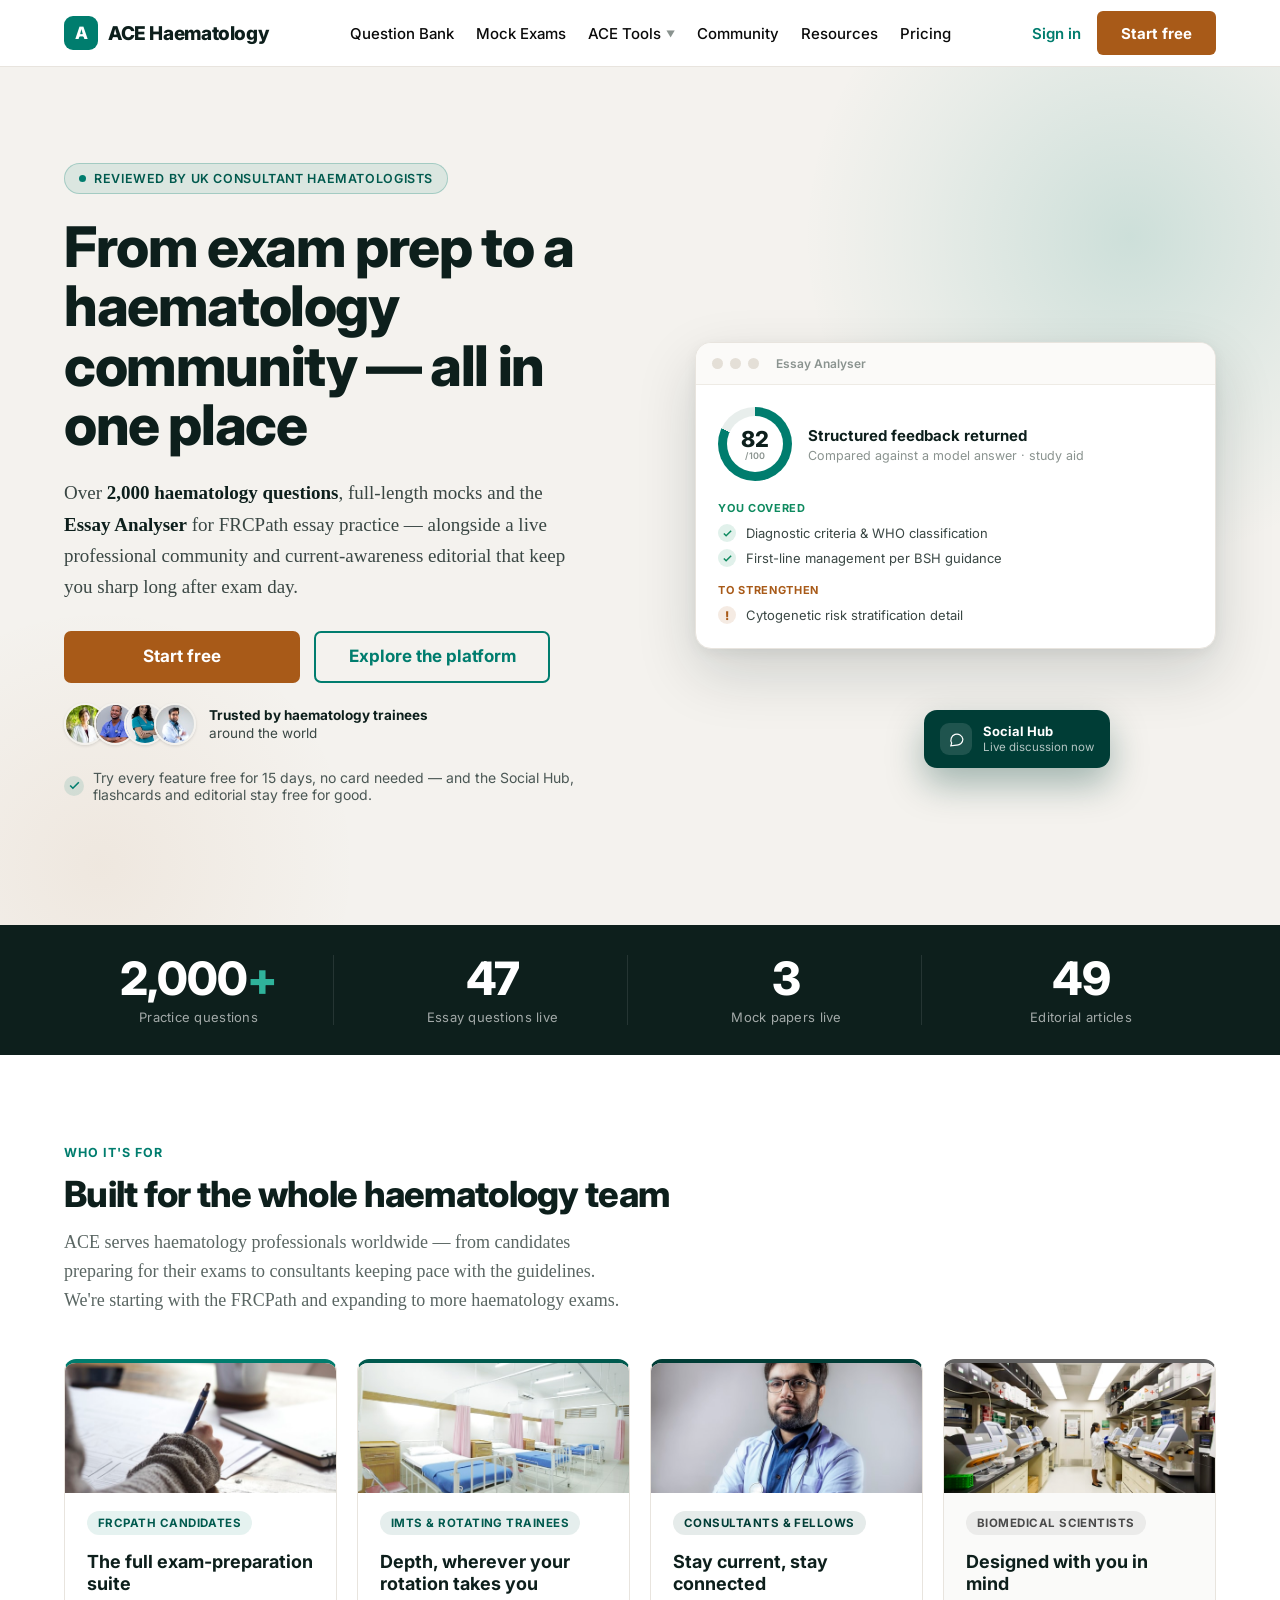
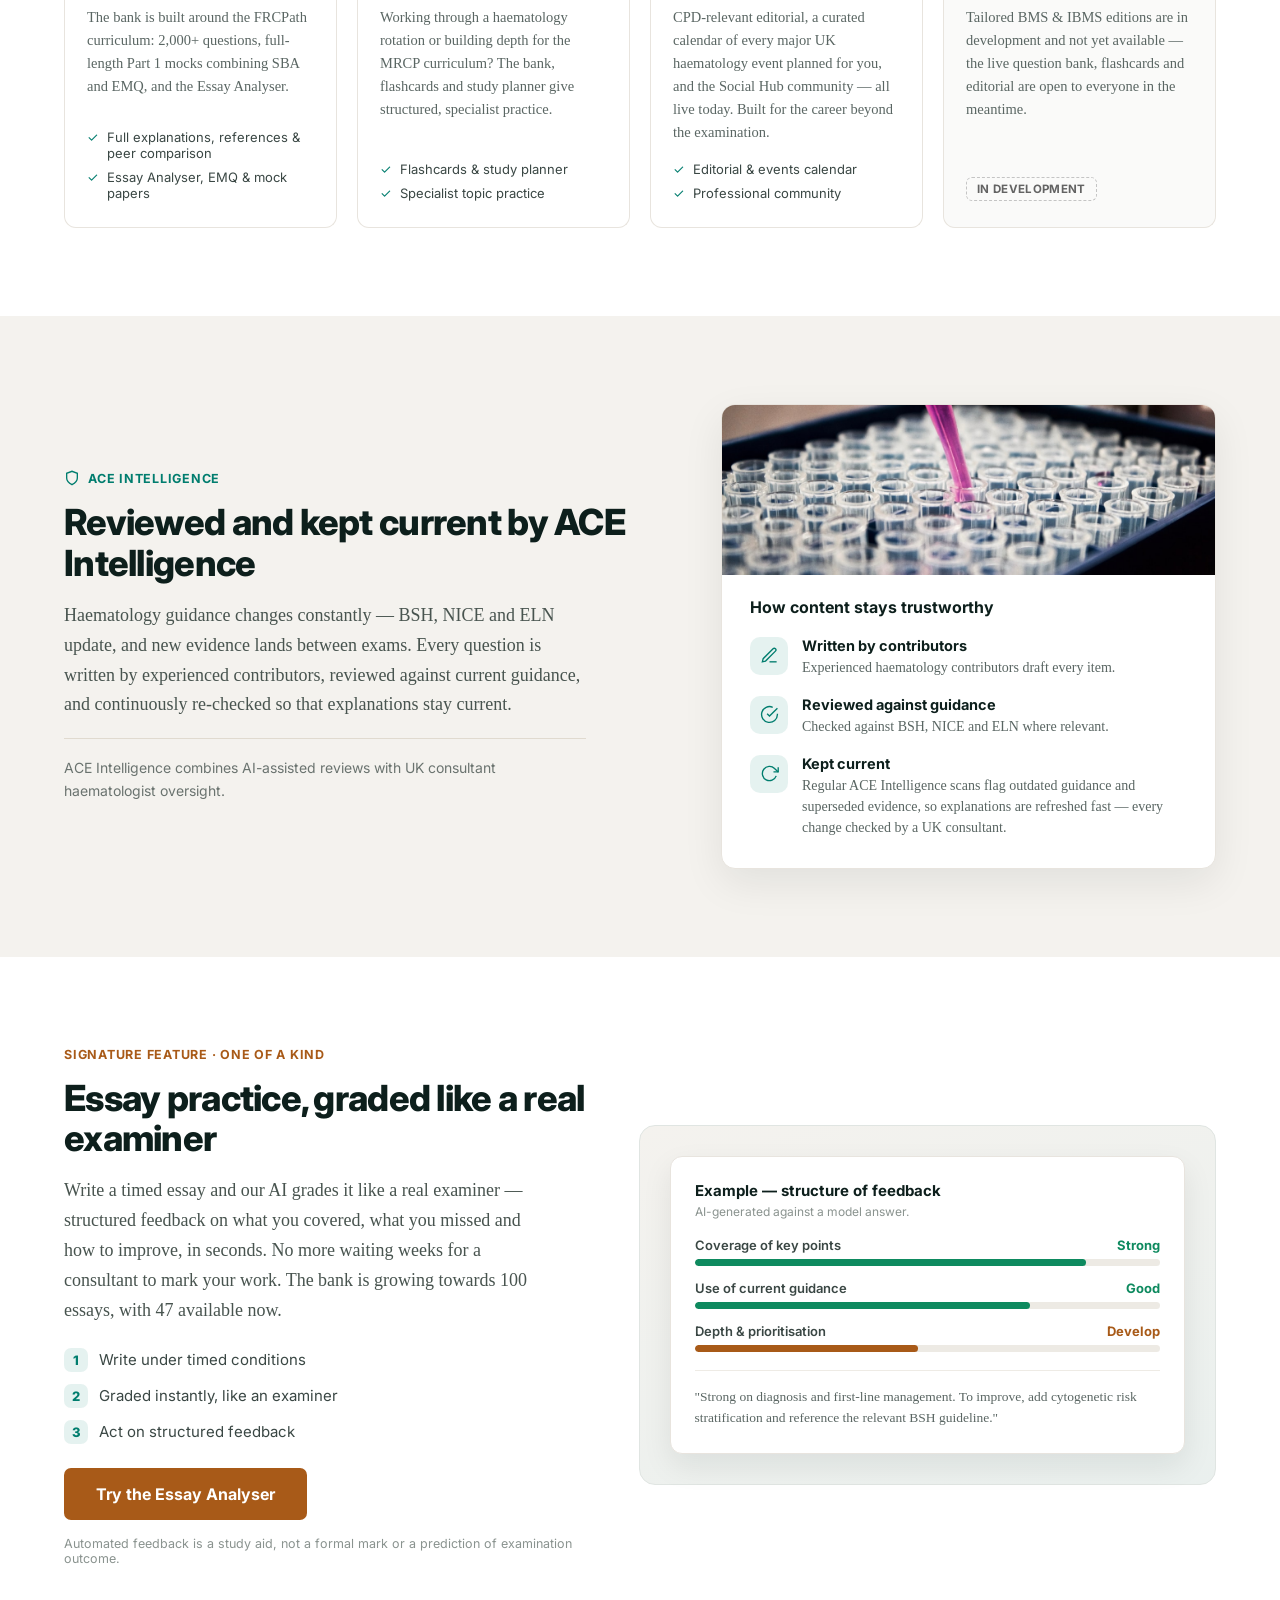
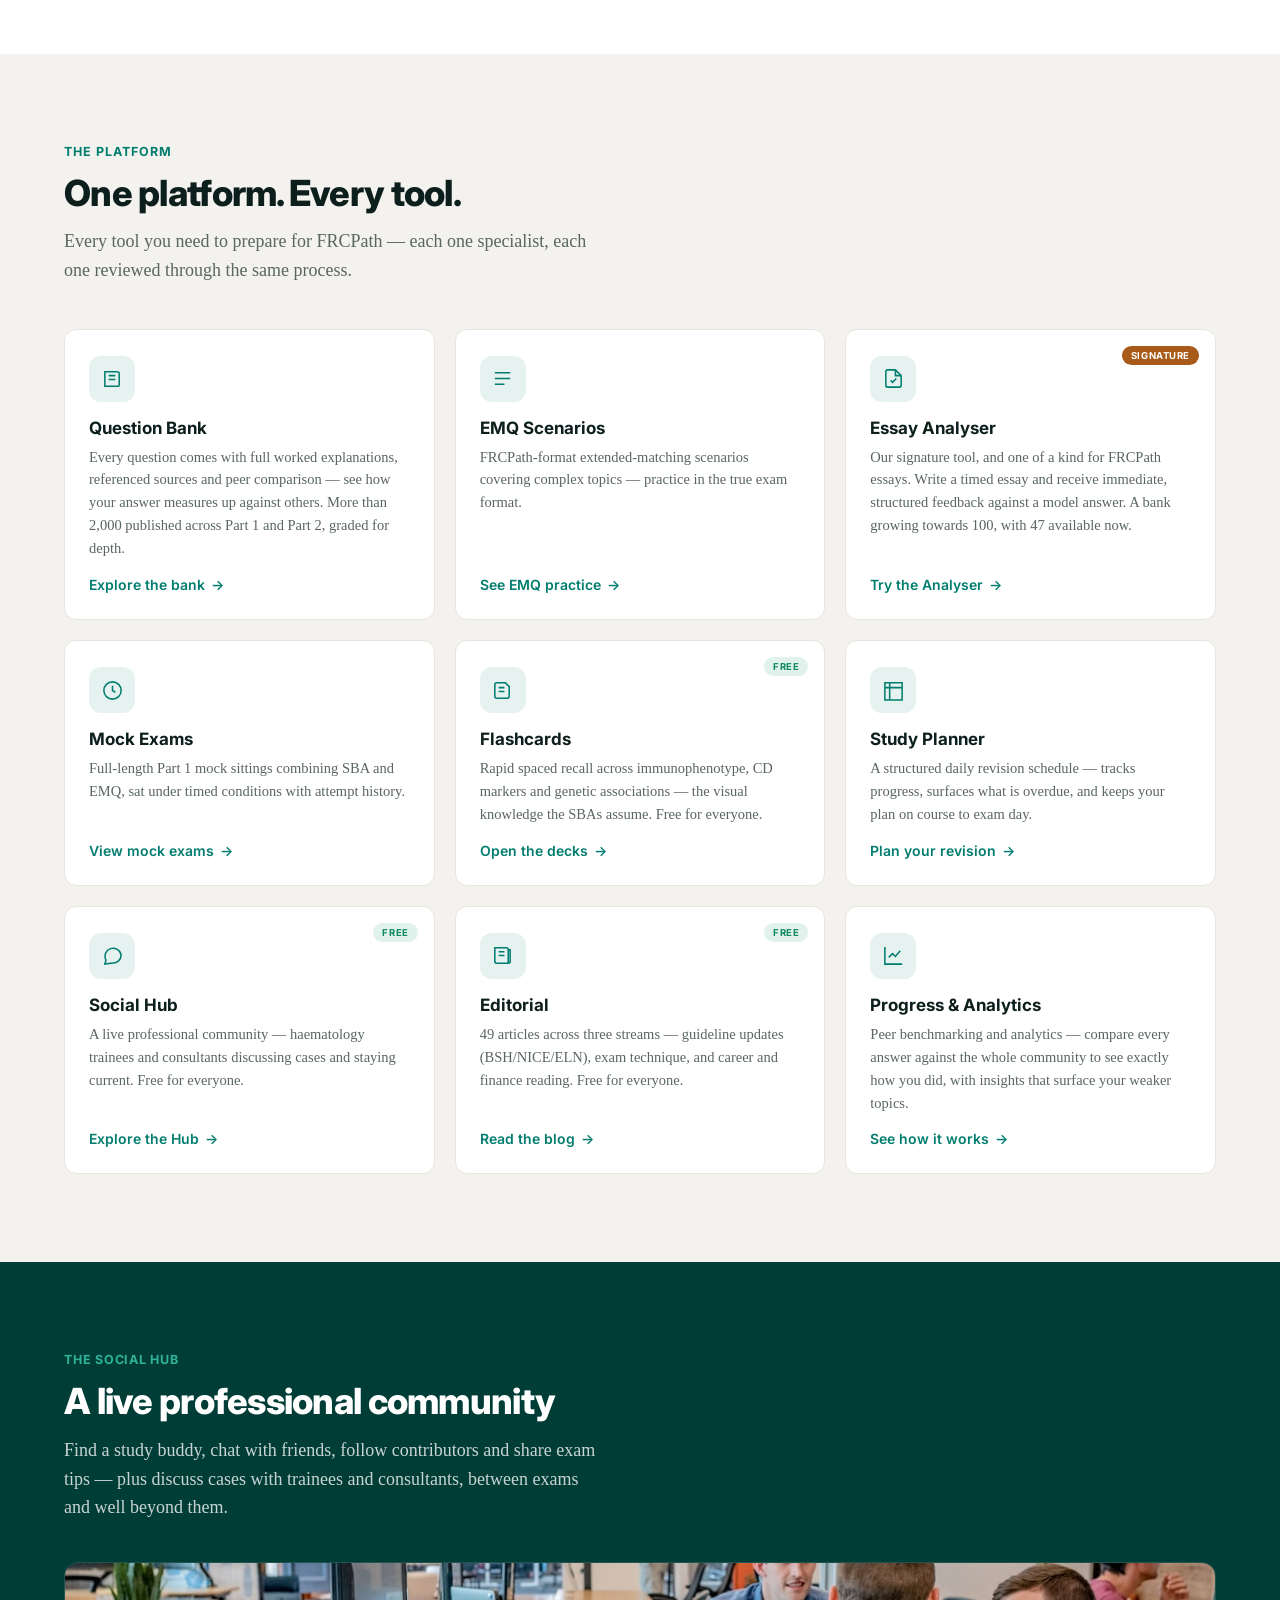
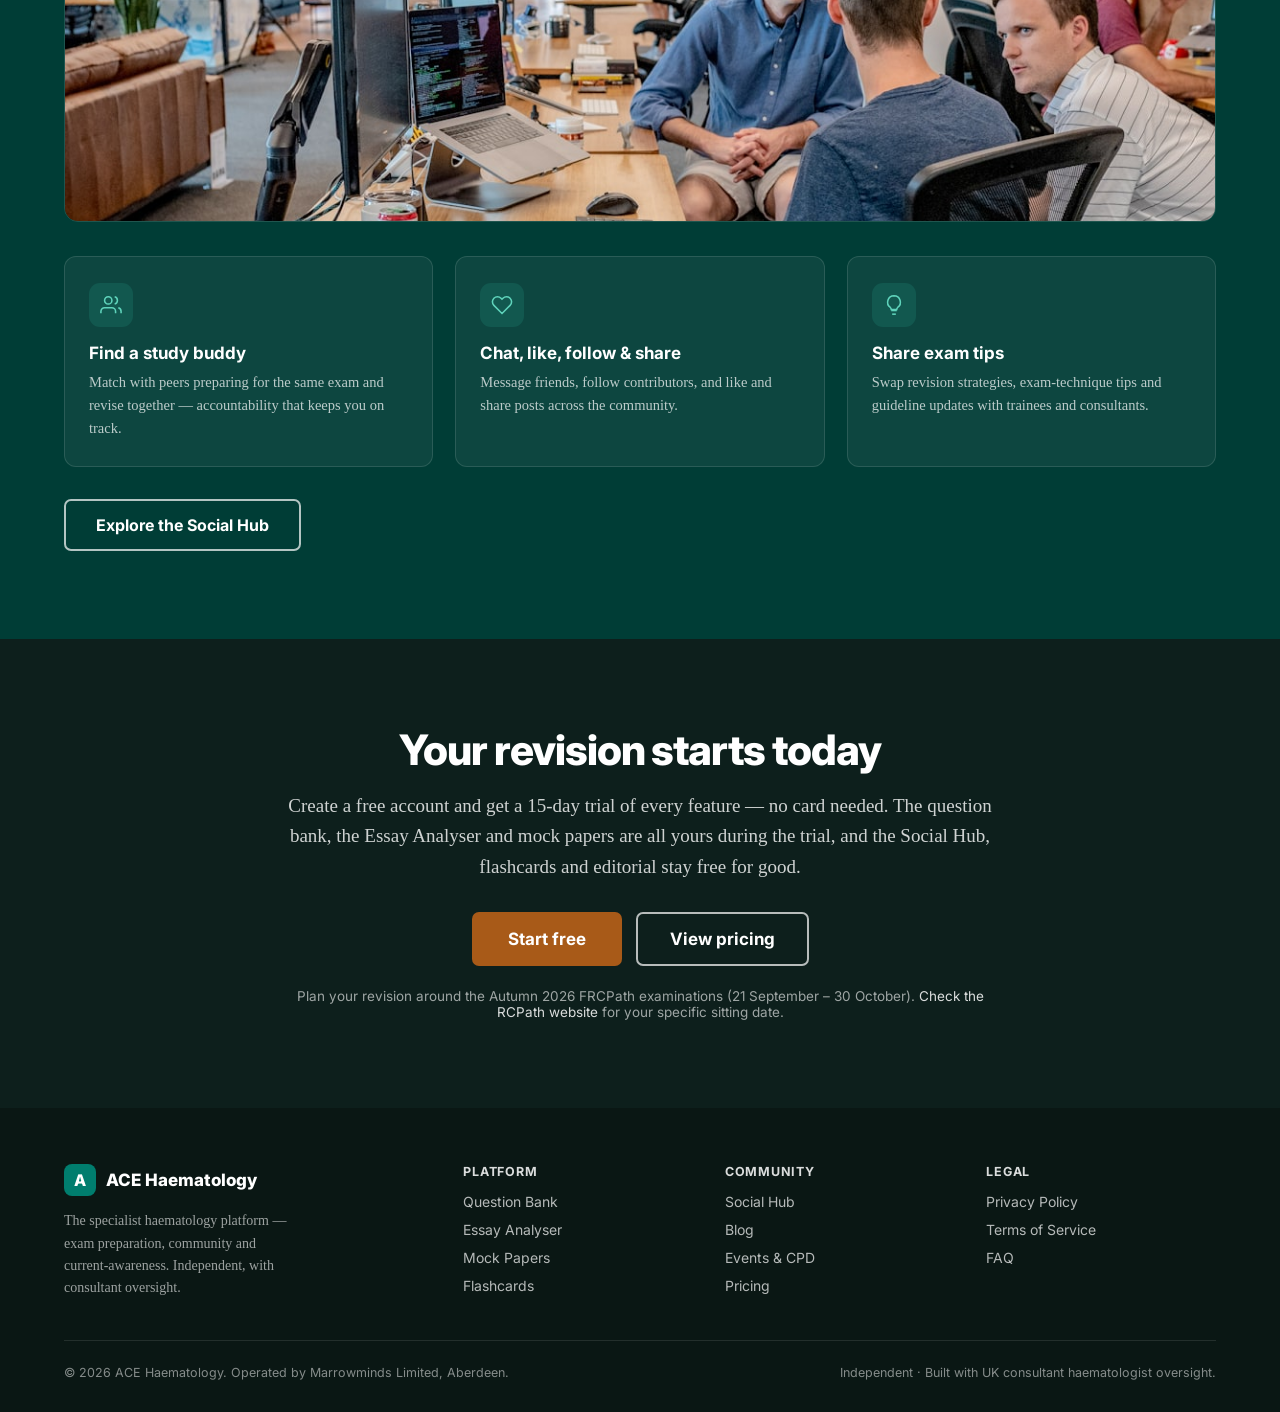
==== homepage.html @ e4363980 "feat: add full homepage layout demo" ====
<!DOCTYPE html>
<html lang="en">
<head>
<meta charset="utf-8">
<meta name="viewport" content="width=device-width, initial-scale=1">
<title>ACE Haematology — Homepage Demo</title>
<link rel="preconnect" href="https://fonts.googleapis.com">
<link rel="preconnect" href="https://fonts.gstatic.com" crossorigin="">
<link href="https://fonts.googleapis.com/css2?family=Inter:wght@400;500;600;700;800&display=swap" rel="stylesheet">
<style>
  body { margin:0; font-family: Georgia, 'Times New Roman', serif; color:#0A0A0A; background:#fff; -webkit-font-smoothing:antialiased; }
  *, *::before, *::after { box-sizing:border-box; }
  @keyframes acefloat { 0%,100%{ transform:translateY(0);} 50%{ transform:translateY(-9px);} }
  @keyframes acebar { from{ width:0;} }
  a { text-decoration:none; }
  a:hover { color: #007D6E; }
</style>
</head>
<body>




<div style="font-family:Georgia,serif;color:#0A0A0A;background:#fff;overflow-x:hidden;">

  <!-- ================= NAV ================= -->
  <header style="position:sticky;top:0;z-index:200;background:rgba(255,255,255,0.92);backdrop-filter:saturate(1.4) blur(10px);border-bottom:1px solid #E8E4DE;">
    <div style="max-width:1200px;margin:0 auto;padding:0 24px;display:flex;align-items:center;justify-content:space-between;min-height:66px;gap:16px;">
      <a href="#top" style="display:flex;align-items:center;gap:10px;text-decoration:none;">
        <span style="display:inline-flex;align-items:center;justify-content:center;width:34px;height:34px;border-radius:9px;background:#007D6E;color:#fff;font-family:Inter,sans-serif;font-weight:800;font-size:17px;letter-spacing:-0.02em;">A</span>
        <span style="font-family:Inter,sans-serif;font-weight:800;font-size:19px;color:#0D1F1C;letter-spacing:-0.02em;">ACE Haematology</span>
      </a>
      <nav aria-label="Primary" style="display:flex;align-items:center;gap:22px;">
        <a href="https://www.acehaematology.com/question-bank" style="font-family:Inter,sans-serif;font-weight:500;font-size:15px;color:#0A0A0A;text-decoration:none;">Question Bank</a>
        <a href="https://www.acehaematology.com/mock-exams" style="font-family:Inter,sans-serif;font-weight:500;font-size:15px;color:#0A0A0A;text-decoration:none;">Mock Exams</a>
        <div style="position:relative;display:flex;align-items:center;"><a href="#" class="tools-toggle" style="display:inline-flex;align-items:center;gap:5px;font-family:Inter,sans-serif;font-weight:500;font-size:15px;color:#0A0A0A;text-decoration:none;">ACE Tools <span style="font-size:9px;color:#8A938F;">▼</span></a>
          <div style="position:absolute;top:100%;left:-12px;display:none;min-width:210px;background:#fff;border:1px solid #E8E4DE;border-radius:10px;box-shadow:0 14px 34px rgba(13,31,28,0.14);padding:8px;z-index:300;">
            <a href="https://www.acehaematology.com/ace-tools/essay-analyser" style="display:block;padding:9px 12px;border-radius:7px;font-family:Inter,sans-serif;font-weight:500;font-size:14px;color:#0A0A0A;text-decoration:none;">Essay Analyser</a>
            <a href="https://www.acehaematology.com/ace-tools/flash-cards" style="display:block;padding:9px 12px;border-radius:7px;font-family:Inter,sans-serif;font-weight:500;font-size:14px;color:#0A0A0A;text-decoration:none;">Flashcards</a>
            <a href="https://www.acehaematology.com/ace-tools/study-planner" style="display:block;padding:9px 12px;border-radius:7px;font-family:Inter,sans-serif;font-weight:500;font-size:14px;color:#0A0A0A;text-decoration:none;">Study Planner</a>
          </div>
        </div>
        <a href="https://www.acehaematology.com/discussion-forum" style="font-family:Inter,sans-serif;font-weight:500;font-size:15px;color:#0A0A0A;text-decoration:none;">Community</a>
        <a href="https://www.acehaematology.com/resources" style="font-family:Inter,sans-serif;font-weight:500;font-size:15px;color:#0A0A0A;text-decoration:none;">Resources</a>
        <a href="https://www.acehaematology.com/pricing" style="font-family:Inter,sans-serif;font-weight:500;font-size:15px;color:#0A0A0A;text-decoration:none;">Pricing</a>
      </nav>
      <div style="display:flex;align-items:center;gap:16px;">
        <a href="https://www.acehaematology.com/login" style="font-family:Inter,sans-serif;font-weight:600;font-size:15px;color:#007D6E;text-decoration:none;">Sign in</a>
        <a href="https://www.acehaematology.com/register" style="display:inline-flex;align-items:center;min-height:44px;padding:10px 22px;border-radius:6px;font-family:Inter,sans-serif;font-weight:700;font-size:15px;text-decoration:none;border:2px solid transparent;background:#A85A18;color:#fff;transition:background .18s,box-shadow .18s;">Start free</a>
      </div>
    </div>
  </header>

  <span id="top"></span>

  <!-- ================= HERO ================= -->
  <section aria-labelledby="hero-h1" style="position:relative;overflow:hidden;background:#F4F2EE;padding:96px 0;">
    <div aria-hidden="true" style="position:absolute;top:-160px;right:-180px;width:660px;height:660px;border-radius:50%;background:radial-gradient(circle at 50% 50%, rgba(0,125,110,0.16) 0%, rgba(0,125,110,0.05) 45%, rgba(0,125,110,0) 70%);pointer-events:none;"></div>
    <div aria-hidden="true" style="position:absolute;bottom:-200px;left:-160px;width:520px;height:520px;border-radius:50%;background:radial-gradient(circle at 50% 50%, rgba(168,90,24,0.07) 0%, rgba(168,90,24,0) 70%);pointer-events:none;"></div>
    <div style="position:relative;z-index:1;max-width:1200px;margin:0 auto;padding:0 24px;display:grid;grid-template-columns:1.05fr 0.95fr;gap:56px;align-items:center;">
      <div style="max-width:640px;">
        <span style="display:inline-flex;align-items:center;gap:8px;font-family:Inter,sans-serif;font-size:12.5px;font-weight:600;letter-spacing:0.05em;text-transform:uppercase;padding:7px 14px;border-radius:100px;background:rgba(0,125,110,0.10);border:1px solid rgba(0,125,110,0.25);color:#005A4E;margin-bottom:24px;">
          <span style="width:7px;height:7px;border-radius:50%;background:#007D6E;"></span>
          Reviewed by UK consultant haematologists
        </span>
        <h1 id="hero-h1" style="font-family:Inter,sans-serif;font-weight:800;font-size:clamp(34px,5vw,56px);line-height:1.06;letter-spacing:-0.025em;margin:0 0 22px;color:#0D1F1C;">From exam prep to a haematology community — all in one place</h1>
        <p style="font-family:Georgia,serif;font-size:19px;line-height:1.65;color:#3A4744;margin:0 0 28px;max-width:54ch;">Over <strong style="color:#0D1F1C;">2,000 haematology questions</strong>, full-length mocks and the <strong style="color:#0D1F1C;">Essay Analyser</strong> for FRCPath essay practice — alongside a live professional community and current-awareness editorial that keep you sharp long after exam day.</p>
        <div style="display:flex;flex-wrap:wrap;gap:14px;margin-bottom:20px;">
          <a href="https://www.acehaematology.com/register" style="display:inline-flex;align-items:center;justify-content:center;gap:8px;min-height:52px;min-width:236px;padding:15px 28px;border-radius:7px;font-family:Inter,sans-serif;font-weight:700;font-size:17px;line-height:1;text-decoration:none;border:2px solid transparent;background:#A85A18;color:#fff;transition:background .18s,box-shadow .18s,transform .12s;">Start free</a>
          <a href="#platform" style="display:inline-flex;align-items:center;justify-content:center;gap:8px;min-height:52px;min-width:236px;padding:15px 28px;border-radius:7px;font-family:Inter,sans-serif;font-weight:700;font-size:17px;line-height:1;text-decoration:none;background:transparent;color:#007D6E;border:2px solid #007D6E;transition:background .18s,color .18s;">Explore the platform</a>
        </div>
        <div style="display:flex;align-items:center;gap:13px;margin-bottom:24px;">
          <div style="display:flex;align-items:center;">
            <img src="homepage-assets/d82e10e7-79a7-459a-990f-ae96be7b7fc5.jpg" alt="" style="width:42px;height:42px;border-radius:50%;object-fit:cover;border:2.5px solid #F4F2EE;box-shadow:0 1px 3px rgba(0,0,0,0.12);">
            <img src="homepage-assets/1e5f90c8-4f53-4f62-b942-c08bc9eca0d5.jpg" alt="" style="width:42px;height:42px;border-radius:50%;object-fit:cover;border:2.5px solid #F4F2EE;box-shadow:0 1px 3px rgba(0,0,0,0.12);margin-left:-12px;">
            <img src="homepage-assets/93a49a92-612e-4485-a453-4daaf33d5441.jpg" alt="" style="width:42px;height:42px;border-radius:50%;object-fit:cover;border:2.5px solid #F4F2EE;box-shadow:0 1px 3px rgba(0,0,0,0.12);margin-left:-12px;">
            <img src="homepage-assets/794f8fc8-2894-4380-88b1-e1b7bdaf5c64.jpg" alt="" style="width:42px;height:42px;border-radius:50%;object-fit:cover;border:2.5px solid #F4F2EE;box-shadow:0 1px 3px rgba(0,0,0,0.12);margin-left:-12px;">
          </div>
          <span style="font-family:Inter,sans-serif;font-size:13.5px;line-height:1.35;color:#3A4744;"><strong style="color:#0D1F1C;font-weight:700;">Trusted by haematology trainees</strong><br>around the world</span>
        </div>
        <p style="display:flex;align-items:center;gap:9px;font-family:Inter,sans-serif;font-size:14px;color:#4A5754;margin:0 0 26px;">
          <span style="display:inline-flex;align-items:center;justify-content:center;width:20px;height:20px;border-radius:50%;background:rgba(0,125,110,0.12);color:#007D6E;flex:none;"><svg viewBox="0 0 24 24" width="13" height="13" fill="none" stroke="currentColor" stroke-width="3"><polyline points="20 6 9 17 4 12"></polyline></svg></span>
          Try every feature free for 15 days, no card needed — and the Social Hub, flashcards and editorial stay free for good.
        </p>
      </div>

      <!-- Hero product visual: Essay Analyser feedback panel -->
      <div style="position:relative;">
        <div style="position:relative;z-index:2;background:#fff;border:1px solid #E8E4DE;border-radius:16px;box-shadow:0 24px 60px rgba(13,31,28,0.16),0 4px 14px rgba(13,31,28,0.06);overflow:hidden;">
          <div style="display:flex;align-items:center;gap:7px;padding:13px 16px;border-bottom:1px solid #EEEBE5;background:#FBFAF8;">
            <span style="width:11px;height:11px;border-radius:50%;background:#E4DfD7;"></span>
            <span style="width:11px;height:11px;border-radius:50%;background:#E4DfD7;"></span>
            <span style="width:11px;height:11px;border-radius:50%;background:#E4DfD7;"></span>
            <span style="margin-left:10px;font-family:Inter,sans-serif;font-size:12px;font-weight:600;color:#8A938F;">Essay Analyser</span>
          </div>
          <div style="padding:22px 22px 24px;">
            <div style="display:flex;align-items:center;gap:16px;margin-bottom:20px;">
              <div style="position:relative;width:74px;height:74px;border-radius:50%;flex:none;background:conic-gradient(#007D6E 0 82%, #E8EEEC 82% 100%);display:flex;align-items:center;justify-content:center;">
                <div style="width:56px;height:56px;border-radius:50%;background:#fff;display:flex;flex-direction:column;align-items:center;justify-content:center;">
                  <span style="font-family:Inter,sans-serif;font-weight:800;font-size:22px;color:#0D1F1C;line-height:1;">82</span>
                  <span style="font-family:Inter,sans-serif;font-size:9px;font-weight:600;color:#8A938F;letter-spacing:0.04em;">/100</span>
                </div>
              </div>
              <div>
                <p style="font-family:Inter,sans-serif;font-weight:700;font-size:15px;color:#0D1F1C;margin:0 0 3px;">Structured feedback returned</p>
                <p style="font-family:Inter,sans-serif;font-size:12.5px;color:#8A938F;margin:0;">Compared against a model answer · study aid</p>
              </div>
            </div>
            <p style="font-family:Inter,sans-serif;font-weight:700;font-size:11px;letter-spacing:0.06em;text-transform:uppercase;color:#0E8A5F;margin:0 0 9px;">You covered</p>
            <div style="display:flex;flex-direction:column;gap:7px;margin-bottom:16px;">
              <div style="display:flex;align-items:center;gap:10px;"><span style="display:inline-flex;align-items:center;justify-content:center;width:18px;height:18px;border-radius:50%;background:rgba(14,138,95,0.12);color:#0E8A5F;flex:none;"><svg viewBox="0 0 24 24" width="11" height="11" fill="none" stroke="currentColor" stroke-width="3.2"><polyline points="20 6 9 17 4 12"></polyline></svg></span><span style="font-family:Inter,sans-serif;font-size:13px;color:#3A4744;">Diagnostic criteria &amp; WHO classification</span></div>
              <div style="display:flex;align-items:center;gap:10px;"><span style="display:inline-flex;align-items:center;justify-content:center;width:18px;height:18px;border-radius:50%;background:rgba(14,138,95,0.12);color:#0E8A5F;flex:none;"><svg viewBox="0 0 24 24" width="11" height="11" fill="none" stroke="currentColor" stroke-width="3.2"><polyline points="20 6 9 17 4 12"></polyline></svg></span><span style="font-family:Inter,sans-serif;font-size:13px;color:#3A4744;">First-line management per BSH guidance</span></div>
            </div>
            <p style="font-family:Inter,sans-serif;font-weight:700;font-size:11px;letter-spacing:0.06em;text-transform:uppercase;color:#A85A18;margin:0 0 9px;">To strengthen</p>
            <div style="display:flex;flex-direction:column;gap:7px;">
              <div style="display:flex;align-items:center;gap:10px;"><span style="display:inline-flex;align-items:center;justify-content:center;width:18px;height:18px;border-radius:50%;background:rgba(168,90,24,0.12);color:#A85A18;flex:none;font-family:Inter,sans-serif;font-weight:800;font-size:12px;">!</span><span style="font-family:Inter,sans-serif;font-size:13px;color:#3A4744;">Cytogenetic risk stratification detail</span></div>
            </div>
          </div>
        </div>
        <!-- floating community chip -->
        
      </div>
    <div style="position: absolute; z-index: 3; background: #003D36; color: #fff; border-radius: 13px; padding: 13px 16px; box-shadow: 0 16px 36px rgba(0,61,54,0.34); display: flex; align-items: center; gap: 11px; animation: acefloat 6s ease-in-out infinite; left: 884px; top: 547px">
          <span style="display:inline-flex;align-items:center;justify-content:center;width:32px;height:32px;border-radius:9px;background:rgba(255,255,255,0.12);flex:none;"><svg viewBox="0 0 24 24" width="17" height="17" fill="none" stroke="currentColor" stroke-width="1.7"><path d="M21 11.5a8.38 8.38 0 0 1-9 8.32L4 21l1.18-4A8.5 8.5 0 1 1 21 11.5z"></path></svg></span>
          <div>
            <p style="font-family:Inter,sans-serif;font-weight:700;font-size:13px;margin:0;line-height:1.2;">Social Hub</p>
            <p style="font-family:Inter,sans-serif;font-size:11.5px;margin:0;color:rgba(255,255,255,0.7);">Live discussion now</p>
          </div>
        </div></div>
  </section>

  <!-- ================= STAT BAR ================= -->
  <section aria-label="Platform at a glance" style="background:#0D1F1C;">
    <div style="max-width:1200px;margin:0 auto;padding:30px 24px;display:grid;grid-template-columns:repeat(4,1fr);gap:24px;">
      <div style="text-align:center;border-right:1px solid rgba(255,255,255,0.10);">
        <div style="font-family:Inter,sans-serif;font-weight:800;font-size:clamp(32px,5vw,46px);color:#fff;line-height:1;letter-spacing:-0.02em;">2,000<span style="color:#2FB39B;">+</span></div>
        <div style="font-family:Inter,sans-serif;font-size:13px;color:rgba(255,255,255,0.62);margin-top:8px;letter-spacing:0.02em;">Practice questions</div>
      </div>
      <div style="text-align:center;border-right:1px solid rgba(255,255,255,0.10);">
        <div style="font-family:Inter,sans-serif;font-weight:800;font-size:clamp(32px,5vw,46px);color:#fff;line-height:1;letter-spacing:-0.02em;">47</div>
        <div style="font-family:Inter,sans-serif;font-size:13px;color:rgba(255,255,255,0.62);margin-top:8px;letter-spacing:0.02em;">Essay questions live</div>
      </div>
      <div style="text-align:center;border-right:1px solid rgba(255,255,255,0.10);">
        <div style="font-family:Inter,sans-serif;font-weight:800;font-size:clamp(32px,5vw,46px);color:#fff;line-height:1;letter-spacing:-0.02em;">3</div>
        <div style="font-family:Inter,sans-serif;font-size:13px;color:rgba(255,255,255,0.62);margin-top:8px;letter-spacing:0.02em;">Mock papers live</div>
      </div>
      <div style="text-align:center;">
        <div style="font-family:Inter,sans-serif;font-weight:800;font-size:clamp(32px,5vw,46px);color:#fff;line-height:1;letter-spacing:-0.02em;">49</div>
        <div style="font-family:Inter,sans-serif;font-size:13px;color:rgba(255,255,255,0.62);margin-top:8px;letter-spacing:0.02em;">Editorial articles</div>
      </div>
    </div>
  </section>

  <!-- ================= AUDIENCE ================= -->
  <section id="audience" aria-labelledby="audience-h2" style="padding:88px 0;background:#fff;">
    <div style="max-width:1200px;margin:0 auto;padding:0 24px;">
      <div style="max-width:760px;margin-bottom:44px;">
        <span style="display:inline-block;font-family:Inter,sans-serif;font-size:12.5px;font-weight:700;letter-spacing:0.08em;text-transform:uppercase;color:#007D6E;margin-bottom:14px;">Who it's for</span>
        <h2 style="font-family:Inter,sans-serif;font-weight:800;font-size:clamp(26px,3.5vw,36px);line-height:1.12;letter-spacing:-0.02em;color:#0D1F1C;margin:0 0 14px;">Built for the whole haematology team</h2>
        <p style="font-family:Georgia,serif;font-size:18px;line-height:1.6;color:#5A6663;margin:0;max-width:62ch;">ACE serves haematology professionals worldwide — from candidates preparing for their exams to consultants keeping pace with the guidelines. We're starting with the FRCPath and expanding to more haematology exams.</p>
      </div>
      <div style="display:grid;grid-template-columns:repeat(4,1fr);gap:20px;">
        <!-- FRCPath -->
        <article style="display:flex;flex-direction:column;background:#fff;border:1px solid #E8E4DE;border-top:4px solid #007D6E;border-radius:12px;padding:26px 22px;overflow:hidden;transition:box-shadow .2s,transform .2s;">
          <img src="homepage-assets/74c451be-fbe4-4e2b-94f5-722c303f824f.jpg" alt="A candidate studying for their exams" style="display:block;width:calc(100% + 44px);height:130px;object-fit:cover;margin:-26px -22px 18px;">
          <span style="display:inline-block;align-self:flex-start;font-family:Inter,sans-serif;font-size:11.5px;font-weight:700;letter-spacing:0.04em;text-transform:uppercase;color:#005A4E;background:rgba(0,125,110,0.10);padding:5px 11px;border-radius:100px;margin-bottom:16px;">FRCPath Candidates</span>
          <h3 style="font-family:Inter,sans-serif;font-weight:700;font-size:18px;line-height:1.25;color:#0D1F1C;margin:0 0 10px;">The full exam-preparation suite</h3>
          <p style="font-family:Georgia,serif;font-size:14.5px;line-height:1.6;color:#5A6663;margin:0 0 16px;">The bank is built around the FRCPath curriculum: 2,000+ questions, full-length Part 1 mocks combining SBA and EMQ, and the Essay Analyser.</p>
          <ul style="list-style:none;margin:auto 0 0;padding:0;display:flex;flex-direction:column;gap:8px;">
            <li style="display:flex;gap:8px;font-family:Inter,sans-serif;font-size:13px;color:#3A4744;"><span style="color:#007D6E;flex:none;">✓</span> Full explanations, references &amp; peer comparison</li>
            <li style="display:flex;gap:8px;font-family:Inter,sans-serif;font-size:13px;color:#3A4744;"><span style="color:#007D6E;flex:none;">✓</span> Essay Analyser, EMQ &amp; mock papers</li>
          </ul>
        </article>
        <!-- IMTs -->
        <article style="display:flex;flex-direction:column;background:#fff;border:1px solid #E8E4DE;border-top:4px solid #005A4E;border-radius:12px;padding:26px 22px;overflow:hidden;transition:box-shadow .2s,transform .2s;">
          <img src="homepage-assets/8be975b7-600b-4076-9cb2-32d35cda6e31.jpg" alt="A hospital ward during a clinical rotation" style="display:block;width:calc(100% + 44px);height:130px;object-fit:cover;margin:-26px -22px 18px;">
          <span style="display:inline-block;align-self:flex-start;font-family:Inter,sans-serif;font-size:11.5px;font-weight:700;letter-spacing:0.04em;text-transform:uppercase;color:#005A4E;background:rgba(0,90,78,0.10);padding:5px 11px;border-radius:100px;margin-bottom:16px;">IMTs &amp; Rotating Trainees</span>
          <h3 style="font-family:Inter,sans-serif;font-weight:700;font-size:18px;line-height:1.25;color:#0D1F1C;margin:0 0 10px;">Depth, wherever your rotation takes you</h3>
          <p style="font-family:Georgia,serif;font-size:14.5px;line-height:1.6;color:#5A6663;margin:0 0 16px;">Working through a haematology rotation or building depth for the MRCP curriculum? The bank, flashcards and study planner give structured, specialist practice.</p>
          <ul style="list-style:none;margin:auto 0 0;padding:0;display:flex;flex-direction:column;gap:8px;">
            <li style="display:flex;gap:8px;font-family:Inter,sans-serif;font-size:13px;color:#3A4744;"><span style="color:#007D6E;flex:none;">✓</span> Flashcards &amp; study planner</li>
            <li style="display:flex;gap:8px;font-family:Inter,sans-serif;font-size:13px;color:#3A4744;"><span style="color:#007D6E;flex:none;">✓</span> Specialist topic practice</li>
          </ul>
        </article>
        <!-- Consultants -->
        <article style="display:flex;flex-direction:column;background:#fff;border:1px solid #E8E4DE;border-top:4px solid #003D36;border-radius:12px;padding:26px 22px;overflow:hidden;transition:box-shadow .2s,transform .2s;">
          <img src="homepage-assets/5c54740a-6dc2-4707-926b-ab10c67ec218.jpg" alt="A consultant haematologist" style="display:block;width:calc(100% + 44px);height:130px;object-fit:cover;margin:-26px -22px 18px;">
          <span style="display:inline-block;align-self:flex-start;font-family:Inter,sans-serif;font-size:11.5px;font-weight:700;letter-spacing:0.04em;text-transform:uppercase;color:#003D36;background:rgba(0,61,54,0.10);padding:5px 11px;border-radius:100px;margin-bottom:16px;">Consultants &amp; Fellows</span>
          <h3 style="font-family:Inter,sans-serif;font-weight:700;font-size:18px;line-height:1.25;color:#0D1F1C;margin:0 0 10px;">Stay current, stay connected</h3>
          <p style="font-family:Georgia,serif;font-size:14.5px;line-height:1.6;color:#5A6663;margin:0 0 16px;">CPD-relevant editorial, a curated calendar of every major UK haematology event planned for you, and the Social Hub community — all live today. Built for the career beyond the examination.</p>
          <ul style="list-style:none;margin:auto 0 0;padding:0;display:flex;flex-direction:column;gap:8px;">
            <li style="display:flex;gap:8px;font-family:Inter,sans-serif;font-size:13px;color:#3A4744;"><span style="color:#007D6E;flex:none;">✓</span> Editorial &amp; events calendar</li>
            <li style="display:flex;gap:8px;font-family:Inter,sans-serif;font-size:13px;color:#3A4744;"><span style="color:#007D6E;flex:none;">✓</span> Professional community</li>
          </ul>
        </article>
        <!-- BMS -->
        <article style="display:flex;flex-direction:column;background:#FAFAF9;border:1px solid #E8E4DE;border-top:4px solid #636363;border-radius:12px;padding:26px 22px;overflow:hidden;transition:box-shadow .2s,transform .2s;">
          <img src="homepage-assets/bd891c8b-a5d2-4ecf-af7b-d099b7834cb7.jpg" alt="A biomedical scientist working in the laboratory" style="display:block;width:calc(100% + 44px);height:130px;object-fit:cover;margin:-26px -22px 18px;">
          <span style="display:inline-flex;align-items:center;gap:6px;align-self:flex-start;font-family:Inter,sans-serif;font-size:11.5px;font-weight:700;letter-spacing:0.04em;text-transform:uppercase;color:#4A4A4A;background:rgba(99,99,99,0.10);padding:5px 11px;border-radius:100px;margin-bottom:16px;">Biomedical Scientists</span>
          <h3 style="font-family:Inter,sans-serif;font-weight:700;font-size:18px;line-height:1.25;color:#0D1F1C;margin:0 0 10px;">Designed with you in mind</h3>
          <p style="font-family:Georgia,serif;font-size:14.5px;line-height:1.6;color:#5A6663;margin:0 0 16px;">Tailored BMS &amp; IBMS editions are in development and not yet available — the live question bank, flashcards and editorial are open to everyone in the meantime.</p>
          <span style="margin:auto 0 0;align-self:flex-start;font-family:Inter,sans-serif;font-size:11.5px;font-weight:700;letter-spacing:0.03em;text-transform:uppercase;color:#636363;border:1px dashed #C4C4C4;padding:4px 10px;border-radius:6px;">In development</span>
        </article>
      </div>
    </div>
  </section>

  <!-- ================= ACE INTELLIGENCE (TRUST) ================= -->
  <section id="trust" aria-labelledby="trust-h2" style="padding:88px 0;background:#F4F2EE;">
    <div style="max-width:1200px;margin:0 auto;padding:0 24px;display:grid;grid-template-columns:1.1fr 0.9fr;gap:52px;align-items:center;">
      <div>
        <span style="display:inline-flex;align-items:center;gap:8px;font-family:Inter,sans-serif;font-size:12.5px;font-weight:700;letter-spacing:0.06em;text-transform:uppercase;color:#007D6E;margin-bottom:16px;">
          <svg viewBox="0 0 24 24" width="16" height="16" fill="none" stroke="currentColor" stroke-width="2"><path d="M12 22s8-4 8-10V5l-8-3-8 3v7c0 6 8 10 8 10z"></path></svg>
          ACE Intelligence
        </span>
        <h2 style="font-family:Inter,sans-serif;font-weight:800;font-size:clamp(26px,3.5vw,36px);line-height:1.12;letter-spacing:-0.02em;color:#0D1F1C;margin:0 0 18px;">Reviewed and kept current by ACE Intelligence</h2>
        <p style="font-family:Georgia,serif;font-size:18px;line-height:1.66;color:#48544F;margin:0 0 18px;max-width:58ch;">Haematology guidance changes constantly — BSH, NICE and ELN update, and new evidence lands between exams. Every question is written by experienced contributors, reviewed against current guidance, and continuously re-checked so that explanations stay current.</p>
        <p style="font-family:Inter,sans-serif;font-size:14px;line-height:1.6;color:#6A736F;margin:0;padding-top:18px;border-top:1px solid #E0DACF;max-width:58ch;">ACE Intelligence combines AI-assisted reviews with UK consultant haematologist oversight.</p>
      </div>
      <div style="background:#fff;border:1px solid #E8E4DE;border-radius:14px;padding:30px 28px;box-shadow:0 14px 40px rgba(13,31,28,0.08);overflow:hidden;">
        <img src="homepage-assets/18c158c0-447e-402e-b642-b5decb15a2b8.jpg" alt="Haematology laboratory — blood samples being processed by a scientist" style="display:block;width:calc(100% + 56px);height:170px;object-fit:cover;margin:-30px -28px 22px;">
        <h3 style="font-family:Inter,sans-serif;font-weight:700;font-size:16px;color:#0D1F1C;margin:0 0 20px;">How content stays trustworthy</h3>
        <div style="display:flex;flex-direction:column;gap:18px;">
          <div style="display:flex;gap:14px;">
            <span style="display:inline-flex;align-items:center;justify-content:center;width:38px;height:38px;border-radius:10px;background:rgba(0,125,110,0.10);color:#007D6E;flex:none;"><svg viewBox="0 0 24 24" width="19" height="19" fill="none" stroke="currentColor" stroke-width="1.7"><path d="M12 20h9"></path><path d="M16.5 3.5a2.12 2.12 0 0 1 3 3L7 19l-4 1 1-4z"></path></svg></span>
            <div><p style="font-family:Inter,sans-serif;font-weight:700;font-size:14.5px;color:#0D1F1C;margin:0 0 3px;">Written by contributors</p><p style="font-family:Georgia,serif;font-size:14px;line-height:1.5;color:#5A6663;margin:0;">Experienced haematology contributors draft every item.</p></div>
          </div>
          <div style="display:flex;gap:14px;">
            <span style="display:inline-flex;align-items:center;justify-content:center;width:38px;height:38px;border-radius:10px;background:rgba(0,125,110,0.10);color:#007D6E;flex:none;"><svg viewBox="0 0 24 24" width="19" height="19" fill="none" stroke="currentColor" stroke-width="1.7"><path d="M22 11.08V12a10 10 0 1 1-5.93-9.14"></path><polyline points="22 4 12 14.01 9 11.01"></polyline></svg></span>
            <div><p style="font-family:Inter,sans-serif;font-weight:700;font-size:14.5px;color:#0D1F1C;margin:0 0 3px;">Reviewed against guidance</p><p style="font-family:Georgia,serif;font-size:14px;line-height:1.5;color:#5A6663;margin:0;">Checked against BSH, NICE and ELN where relevant.</p></div>
          </div>
          <div style="display:flex;gap:14px;">
            <span style="display:inline-flex;align-items:center;justify-content:center;width:38px;height:38px;border-radius:10px;background:rgba(0,125,110,0.10);color:#007D6E;flex:none;"><svg viewBox="0 0 24 24" width="19" height="19" fill="none" stroke="currentColor" stroke-width="1.7"><polyline points="23 4 23 10 17 10"></polyline><path d="M20.49 15a9 9 0 1 1-2.12-9.36L23 10"></path></svg></span>
            <div><p style="font-family:Inter,sans-serif;font-weight:700;font-size:14.5px;color:#0D1F1C;margin:0 0 3px;">Kept current</p><p style="font-family:Georgia,serif;font-size:14px;line-height:1.5;color:#5A6663;margin:0;">Regular ACE Intelligence scans flag outdated guidance and superseded evidence, so explanations are refreshed fast — every change checked by a UK consultant.</p></div>
          </div>
        </div>
      </div>
    </div>
  </section>

  <!-- ================= ESSAY ANALYSER SPOTLIGHT ================= -->
  <section aria-labelledby="essay-h2" style="padding:88px 0;background:#fff;">
    <div style="max-width:1200px;margin:0 auto;padding:0 24px;display:grid;grid-template-columns:0.95fr 1.05fr;gap:52px;align-items:center;">
      <div>
        <span style="display:inline-flex;align-items:center;gap:8px;font-family:Inter,sans-serif;font-size:12.5px;font-weight:700;letter-spacing:0.06em;text-transform:uppercase;color:#A85A18;margin-bottom:16px;">Signature feature · One of a kind</span>
        <h2 style="font-family:Inter,sans-serif;font-weight:800;font-size:clamp(26px,3.5vw,36px);line-height:1.12;letter-spacing:-0.02em;color:#0D1F1C;margin:0 0 18px;">Essay practice, graded like a real examiner</h2>
        <p style="font-family:Georgia,serif;font-size:18px;line-height:1.66;color:#48544F;margin:0 0 22px;max-width:54ch;">Write a timed essay and our AI grades it like a real examiner — structured feedback on what you covered, what you missed and how to improve, in seconds. No more waiting weeks for a consultant to mark your work. The bank is growing towards 100 essays, with 47 available now.</p>
        <div style="display:flex;flex-direction:column;gap:12px;margin-bottom:24px;">
          <div style="display:flex;align-items:center;gap:11px;font-family:Inter,sans-serif;font-size:15px;color:#3A4744;"><span style="display:inline-flex;align-items:center;justify-content:center;width:24px;height:24px;border-radius:7px;background:rgba(0,125,110,0.10);color:#007D6E;flex:none;font-weight:800;font-size:13px;">1</span> Write under timed conditions</div>
          <div style="display:flex;align-items:center;gap:11px;font-family:Inter,sans-serif;font-size:15px;color:#3A4744;"><span style="display:inline-flex;align-items:center;justify-content:center;width:24px;height:24px;border-radius:7px;background:rgba(0,125,110,0.10);color:#007D6E;flex:none;font-weight:800;font-size:13px;">2</span> Graded instantly, like an examiner</div>
          <div style="display:flex;align-items:center;gap:11px;font-family:Inter,sans-serif;font-size:15px;color:#3A4744;"><span style="display:inline-flex;align-items:center;justify-content:center;width:24px;height:24px;border-radius:7px;background:rgba(0,125,110,0.10);color:#007D6E;flex:none;font-weight:800;font-size:13px;">3</span> Act on structured feedback</div>
        </div>
        <a href="https://www.acehaematology.com/ace-tools/essay-analyser" style="display:inline-flex;align-items:center;justify-content:center;gap:8px;min-height:50px;padding:14px 30px;border-radius:7px;font-family:Inter,sans-serif;font-weight:700;font-size:16px;text-decoration:none;border:2px solid transparent;background:#A85A18;color:#fff;transition:background .18s,box-shadow .18s;">Try the Essay Analyser</a>
        <p style="font-family:Inter,sans-serif;font-size:12.5px;color:#8A938F;margin:16px 0 0;">Automated feedback is a study aid, not a formal mark or a prediction of examination outcome.</p>
      </div>
      <div style="background:linear-gradient(160deg,#F4F2EE 0%,#EAF0EE 100%);border:1px solid #E0E5E2;border-radius:16px;padding:30px;">
        <div style="background:#fff;border:1px solid #E8E4DE;border-radius:12px;padding:24px;box-shadow:0 12px 30px rgba(13,31,28,0.08);">
          <h3 style="font-family:Inter,sans-serif;font-weight:700;font-size:15px;color:#0D1F1C;margin:0 0 4px;">Example — structure of feedback</h3>
          <p style="font-family:Inter,sans-serif;font-size:12px;color:#8A938F;margin:0 0 18px;">AI-generated against a model answer.</p>
          <div style="display:flex;flex-direction:column;gap:14px;">
            <div>
              <div style="display:flex;justify-content:space-between;align-items:baseline;margin-bottom:6px;"><span style="font-family:Inter,sans-serif;font-size:13px;font-weight:600;color:#3A4744;">Coverage of key points</span><span style="font-family:Inter,sans-serif;font-size:13px;font-weight:700;color:#0E8A5F;">Strong</span></div>
              <div style="height:7px;border-radius:5px;background:#EDEAE4;overflow:hidden;"><div style="height:100%;width:84%;border-radius:5px;background:#0E8A5F;animation:acebar 1.2s ease;"></div></div>
            </div>
            <div>
              <div style="display:flex;justify-content:space-between;align-items:baseline;margin-bottom:6px;"><span style="font-family:Inter,sans-serif;font-size:13px;font-weight:600;color:#3A4744;">Use of current guidance</span><span style="font-family:Inter,sans-serif;font-size:13px;font-weight:700;color:#0E8A5F;">Good</span></div>
              <div style="height:7px;border-radius:5px;background:#EDEAE4;overflow:hidden;"><div style="height:100%;width:72%;border-radius:5px;background:#0E8A5F;animation:acebar 1.4s ease;"></div></div>
            </div>
            <div>
              <div style="display:flex;justify-content:space-between;align-items:baseline;margin-bottom:6px;"><span style="font-family:Inter,sans-serif;font-size:13px;font-weight:600;color:#3A4744;">Depth &amp; prioritisation</span><span style="font-family:Inter,sans-serif;font-size:13px;font-weight:700;color:#A85A18;">Develop</span></div>
              <div style="height:7px;border-radius:5px;background:#EDEAE4;overflow:hidden;"><div style="height:100%;width:48%;border-radius:5px;background:#A85A18;animation:acebar 1.6s ease;"></div></div>
            </div>
          </div>
          <div style="margin-top:18px;padding-top:16px;border-top:1px solid #EEEBE5;font-family:Georgia,serif;font-size:13.5px;line-height:1.55;color:#5A6663;">"Strong on diagnosis and first-line management. To improve, add cytogenetic risk stratification and reference the relevant BSH guideline."</div>
        </div>
      </div>
    </div>
  </section>

  <!-- ================= PLATFORM GRID ================= -->
  <section id="platform" aria-labelledby="platform-h2" style="padding:88px 0;background:#F4F2EE;">
    <div style="max-width:1200px;margin:0 auto;padding:0 24px;">
      <div style="max-width:720px;margin-bottom:44px;">
        <span style="display:inline-block;font-family:Inter,sans-serif;font-size:12.5px;font-weight:700;letter-spacing:0.08em;text-transform:uppercase;color:#007D6E;margin-bottom:14px;">The platform</span>
        <h2 style="font-family:Inter,sans-serif;font-weight:800;font-size:clamp(26px,3.5vw,36px);line-height:1.12;letter-spacing:-0.02em;color:#0D1F1C;margin:0 0 14px;">One platform. Every tool.</h2>
        <p style="font-family:Georgia,serif;font-size:18px;line-height:1.6;color:#5A6663;margin:0;max-width:60ch;">Every tool you need to prepare for FRCPath — each one specialist, each one reviewed through the same process.</p>
      </div>
      <div style="display:grid;grid-template-columns:repeat(3,1fr);gap:20px;">
        <article style="position:relative;display:flex;flex-direction:column;background:#fff;border:1px solid #E8E4DE;border-radius:12px;padding:26px 24px;transition:box-shadow .2s,transform .2s;">
            
            
            <span style="display:inline-flex;align-items:center;justify-content:center;width:46px;height:46px;border-radius:12px;background:rgba(0,125,110,0.10);color:#007D6E;margin-bottom:16px;"><svg viewBox="0 0 24 24" width="23" height="23" fill="none" stroke="currentColor" stroke-width="1.6"><path d="M4 5h13a2 2 0 0 1 2 2v12a1 1 0 0 1-1 1H4zM8 9h7M8 13h7"></path></svg></span>
            <h3 style="font-family:Inter,sans-serif;font-weight:700;font-size:17px;color:#0D1F1C;margin:0 0 8px;">Question Bank</h3>
            <p style="font-family:Georgia,serif;font-size:14.5px;line-height:1.58;color:#5A6663;margin:0 0 16px;">Every question comes with full worked explanations, referenced sources and peer comparison — see how your answer measures up against others. More than 2,000 published across Part 1 and Part 2, graded for depth.</p>
            <a href="https://www.acehaematology.com/question-bank" style="margin:auto 0 0;display:inline-flex;align-items:center;gap:6px;font-family:Inter,sans-serif;font-weight:600;font-size:14px;color:#007D6E;text-decoration:none;">Explore the bank <span aria-hidden="true">→</span></a>
          </article>
<article style="position:relative;display:flex;flex-direction:column;background:#fff;border:1px solid #E8E4DE;border-radius:12px;padding:26px 24px;transition:box-shadow .2s,transform .2s;">
            
            
            <span style="display:inline-flex;align-items:center;justify-content:center;width:46px;height:46px;border-radius:12px;background:rgba(0,125,110,0.10);color:#007D6E;margin-bottom:16px;"><svg viewBox="0 0 24 24" width="23" height="23" fill="none" stroke="currentColor" stroke-width="1.6"><path d="M4 6h16M4 12h16M4 18h10"></path></svg></span>
            <h3 style="font-family:Inter,sans-serif;font-weight:700;font-size:17px;color:#0D1F1C;margin:0 0 8px;">EMQ Scenarios</h3>
            <p style="font-family:Georgia,serif;font-size:14.5px;line-height:1.58;color:#5A6663;margin:0 0 16px;">FRCPath-format extended-matching scenarios covering complex topics — practice in the true exam format.</p>
            <a href="https://www.acehaematology.com/emq" style="margin:auto 0 0;display:inline-flex;align-items:center;gap:6px;font-family:Inter,sans-serif;font-weight:600;font-size:14px;color:#007D6E;text-decoration:none;">See EMQ practice <span aria-hidden="true">→</span></a>
          </article>
<article style="position:relative;display:flex;flex-direction:column;background:#fff;border:1px solid #E8E4DE;border-radius:12px;padding:26px 24px;transition:box-shadow .2s,transform .2s;">
            <span style="position:absolute;top:16px;right:16px;font-family:Inter,sans-serif;font-size:9.5px;font-weight:700;letter-spacing:0.06em;text-transform:uppercase;color:#fff;background:#A85A18;padding:4px 9px;border-radius:100px;">Signature</span>
            
            <span style="display:inline-flex;align-items:center;justify-content:center;width:46px;height:46px;border-radius:12px;background:rgba(0,125,110,0.10);color:#007D6E;margin-bottom:16px;"><svg viewBox="0 0 24 24" width="23" height="23" fill="none" stroke="currentColor" stroke-width="1.6"><path d="M14 3H6a2 2 0 0 0-2 2v14a2 2 0 0 0 2 2h12a2 2 0 0 0 2-2V9zM14 3v6h6M9 14l2 2 4-4"></path></svg></span>
            <h3 style="font-family:Inter,sans-serif;font-weight:700;font-size:17px;color:#0D1F1C;margin:0 0 8px;">Essay Analyser</h3>
            <p style="font-family:Georgia,serif;font-size:14.5px;line-height:1.58;color:#5A6663;margin:0 0 16px;">Our signature tool, and one of a kind for FRCPath essays. Write a timed essay and receive immediate, structured feedback against a model answer. A bank growing towards 100, with 47 available now.</p>
            <a href="https://www.acehaematology.com/ace-tools/essay-analyser" style="margin:auto 0 0;display:inline-flex;align-items:center;gap:6px;font-family:Inter,sans-serif;font-weight:600;font-size:14px;color:#007D6E;text-decoration:none;">Try the Analyser <span aria-hidden="true">→</span></a>
          </article>
<article style="position:relative;display:flex;flex-direction:column;background:#fff;border:1px solid #E8E4DE;border-radius:12px;padding:26px 24px;transition:box-shadow .2s,transform .2s;">
            
            
            <span style="display:inline-flex;align-items:center;justify-content:center;width:46px;height:46px;border-radius:12px;background:rgba(0,125,110,0.10);color:#007D6E;margin-bottom:16px;"><svg viewBox="0 0 24 24" width="23" height="23" fill="none" stroke="currentColor" stroke-width="1.6"><path d="M12 7v5l3 2M12 3a9 9 0 1 0 0 18 9 9 0 0 0 0-18z"></path></svg></span>
            <h3 style="font-family:Inter,sans-serif;font-weight:700;font-size:17px;color:#0D1F1C;margin:0 0 8px;">Mock Exams</h3>
            <p style="font-family:Georgia,serif;font-size:14.5px;line-height:1.58;color:#5A6663;margin:0 0 16px;">Full-length Part 1 mock sittings combining SBA and EMQ, sat under timed conditions with attempt history.</p>
            <a href="https://www.acehaematology.com/mock-exams" style="margin:auto 0 0;display:inline-flex;align-items:center;gap:6px;font-family:Inter,sans-serif;font-weight:600;font-size:14px;color:#007D6E;text-decoration:none;">View mock exams <span aria-hidden="true">→</span></a>
          </article>
<article style="position:relative;display:flex;flex-direction:column;background:#fff;border:1px solid #E8E4DE;border-radius:12px;padding:26px 24px;transition:box-shadow .2s,transform .2s;">
            
            <span style="position:absolute;top:16px;right:16px;font-family:Inter,sans-serif;font-size:9.5px;font-weight:700;letter-spacing:0.06em;text-transform:uppercase;color:#0E8A5F;background:rgba(14,138,95,0.12);padding:4px 9px;border-radius:100px;">Free</span>
            <span style="display:inline-flex;align-items:center;justify-content:center;width:46px;height:46px;border-radius:12px;background:rgba(0,125,110,0.10);color:#007D6E;margin-bottom:16px;"><svg viewBox="0 0 24 24" width="23" height="23" fill="none" stroke="currentColor" stroke-width="1.6"><path d="M4 6a2 2 0 0 1 2-2h9l4 4v10a2 2 0 0 1-2 2H6a2 2 0 0 1-2-2zM8 9h6M8 13h6"></path></svg></span>
            <h3 style="font-family:Inter,sans-serif;font-weight:700;font-size:17px;color:#0D1F1C;margin:0 0 8px;">Flashcards</h3>
            <p style="font-family:Georgia,serif;font-size:14.5px;line-height:1.58;color:#5A6663;margin:0 0 16px;">Rapid spaced recall across immunophenotype, CD markers and genetic associations — the visual knowledge the SBAs assume. Free for everyone.</p>
            <a href="https://www.acehaematology.com/ace-tools/flash-cards" style="margin:auto 0 0;display:inline-flex;align-items:center;gap:6px;font-family:Inter,sans-serif;font-weight:600;font-size:14px;color:#007D6E;text-decoration:none;">Open the decks <span aria-hidden="true">→</span></a>
          </article>
<article style="position:relative;display:flex;flex-direction:column;background:#fff;border:1px solid #E8E4DE;border-radius:12px;padding:26px 24px;transition:box-shadow .2s,transform .2s;">
            
            
            <span style="display:inline-flex;align-items:center;justify-content:center;width:46px;height:46px;border-radius:12px;background:rgba(0,125,110,0.10);color:#007D6E;margin-bottom:16px;"><svg viewBox="0 0 24 24" width="23" height="23" fill="none" stroke="currentColor" stroke-width="1.6"><path d="M3 4h18v18H3zM3 9h18M8 4v18"></path></svg></span>
            <h3 style="font-family:Inter,sans-serif;font-weight:700;font-size:17px;color:#0D1F1C;margin:0 0 8px;">Study Planner</h3>
            <p style="font-family:Georgia,serif;font-size:14.5px;line-height:1.58;color:#5A6663;margin:0 0 16px;">A structured daily revision schedule — tracks progress, surfaces what is overdue, and keeps your plan on course to exam day.</p>
            <a href="https://www.acehaematology.com/ace-tools/study-planner" style="margin:auto 0 0;display:inline-flex;align-items:center;gap:6px;font-family:Inter,sans-serif;font-weight:600;font-size:14px;color:#007D6E;text-decoration:none;">Plan your revision <span aria-hidden="true">→</span></a>
          </article>
<article style="position:relative;display:flex;flex-direction:column;background:#fff;border:1px solid #E8E4DE;border-radius:12px;padding:26px 24px;transition:box-shadow .2s,transform .2s;">
            
            <span style="position:absolute;top:16px;right:16px;font-family:Inter,sans-serif;font-size:9.5px;font-weight:700;letter-spacing:0.06em;text-transform:uppercase;color:#0E8A5F;background:rgba(14,138,95,0.12);padding:4px 9px;border-radius:100px;">Free</span>
            <span style="display:inline-flex;align-items:center;justify-content:center;width:46px;height:46px;border-radius:12px;background:rgba(0,125,110,0.10);color:#007D6E;margin-bottom:16px;"><svg viewBox="0 0 24 24" width="23" height="23" fill="none" stroke="currentColor" stroke-width="1.6"><path d="M21 11.5a8.38 8.38 0 0 1-9 8.32L4 21l1.18-4A8.5 8.5 0 1 1 21 11.5z"></path></svg></span>
            <h3 style="font-family:Inter,sans-serif;font-weight:700;font-size:17px;color:#0D1F1C;margin:0 0 8px;">Social Hub</h3>
            <p style="font-family:Georgia,serif;font-size:14.5px;line-height:1.58;color:#5A6663;margin:0 0 16px;">A live professional community — haematology trainees and consultants discussing cases and staying current. Free for everyone.</p>
            <a href="https://www.acehaematology.com/discussion-forum" style="margin:auto 0 0;display:inline-flex;align-items:center;gap:6px;font-family:Inter,sans-serif;font-weight:600;font-size:14px;color:#007D6E;text-decoration:none;">Explore the Hub <span aria-hidden="true">→</span></a>
          </article>
<article style="position:relative;display:flex;flex-direction:column;background:#fff;border:1px solid #E8E4DE;border-radius:12px;padding:26px 24px;transition:box-shadow .2s,transform .2s;">
            
            <span style="position:absolute;top:16px;right:16px;font-family:Inter,sans-serif;font-size:9.5px;font-weight:700;letter-spacing:0.06em;text-transform:uppercase;color:#0E8A5F;background:rgba(14,138,95,0.12);padding:4px 9px;border-radius:100px;">Free</span>
            <span style="display:inline-flex;align-items:center;justify-content:center;width:46px;height:46px;border-radius:12px;background:rgba(0,125,110,0.10);color:#007D6E;margin-bottom:16px;"><svg viewBox="0 0 24 24" width="23" height="23" fill="none" stroke="currentColor" stroke-width="1.6"><path d="M4 4h12a2 2 0 0 1 2 2v14H6a2 2 0 0 1-2-2zM18 6h2v12a2 2 0 0 1-2 2M8 8h6M8 12h6"></path></svg></span>
            <h3 style="font-family:Inter,sans-serif;font-weight:700;font-size:17px;color:#0D1F1C;margin:0 0 8px;">Editorial</h3>
            <p style="font-family:Georgia,serif;font-size:14.5px;line-height:1.58;color:#5A6663;margin:0 0 16px;">49 articles across three streams — guideline updates (BSH/NICE/ELN), exam technique, and career and finance reading. Free for everyone.</p>
            <a href="https://www.acehaematology.com/recent-updates" style="margin:auto 0 0;display:inline-flex;align-items:center;gap:6px;font-family:Inter,sans-serif;font-weight:600;font-size:14px;color:#007D6E;text-decoration:none;">Read the blog <span aria-hidden="true">→</span></a>
          </article>
<article style="position:relative;display:flex;flex-direction:column;background:#fff;border:1px solid #E8E4DE;border-radius:12px;padding:26px 24px;transition:box-shadow .2s,transform .2s;">
            
            
            <span style="display:inline-flex;align-items:center;justify-content:center;width:46px;height:46px;border-radius:12px;background:rgba(0,125,110,0.10);color:#007D6E;margin-bottom:16px;"><svg viewBox="0 0 24 24" width="23" height="23" fill="none" stroke="currentColor" stroke-width="1.6"><path d="M3 3v18h18M7 14l4-4 3 3 5-6"></path></svg></span>
            <h3 style="font-family:Inter,sans-serif;font-weight:700;font-size:17px;color:#0D1F1C;margin:0 0 8px;">Progress & Analytics</h3>
            <p style="font-family:Georgia,serif;font-size:14.5px;line-height:1.58;color:#5A6663;margin:0 0 16px;">Peer benchmarking and analytics — compare every answer against the whole community to see exactly how you did, with insights that surface your weaker topics.</p>
            <a href="https://www.acehaematology.com/account/progress" style="margin:auto 0 0;display:inline-flex;align-items:center;gap:6px;font-family:Inter,sans-serif;font-weight:600;font-size:14px;color:#007D6E;text-decoration:none;">See how it works <span aria-hidden="true">→</span></a>
          </article>
      </div>
    </div>
  </section>

  <!-- ================= SOCIAL HUB BAND ================= -->
  <section id="community" aria-labelledby="social-h2" style="padding:88px 0;background:#003D36;color:#fff;">
    <div style="max-width:1200px;margin:0 auto;padding:0 24px;">
      <div style="max-width:720px;margin-bottom:40px;">
        <span style="display:inline-flex;align-items:center;gap:8px;font-family:Inter,sans-serif;font-size:12.5px;font-weight:700;letter-spacing:0.06em;text-transform:uppercase;color:#2FB39B;margin-bottom:14px;">The Social Hub</span>
        <h2 style="font-family:Inter,sans-serif;font-weight:800;font-size:clamp(26px,3.5vw,36px);line-height:1.12;letter-spacing:-0.02em;color:#fff;margin:0 0 14px;">A live professional community</h2>
        <p style="font-family:Georgia,serif;font-size:18px;line-height:1.6;color:rgba(255,255,255,0.78);margin:0;max-width:60ch;">Find a study buddy, chat with friends, follow contributors and share exam tips — plus discuss cases with trainees and consultants, between exams and well beyond them.</p>
      </div>
      <img src="homepage-assets/794cc8b4-e7a2-44a2-947b-e09b221e48b5.jpg" alt="Haematology trainees and consultants collaborating around a workspace" style="width:100%;height:260px;object-fit:cover;border-radius:14px;border:1px solid rgba(255,255,255,0.12);margin-bottom:30px;">
      <div style="display:grid;grid-template-columns:repeat(3,1fr);gap:22px;">
        <div style="background:rgba(255,255,255,0.05);border:1px solid rgba(255,255,255,0.12);border-radius:12px;padding:26px 24px;">
          <span style="display:inline-flex;align-items:center;justify-content:center;width:44px;height:44px;border-radius:11px;background:rgba(47,179,155,0.16);color:#5FD3BB;margin-bottom:16px;"><svg viewBox="0 0 24 24" width="22" height="22" fill="none" stroke="currentColor" stroke-width="1.7"><path d="M17 21v-2a4 4 0 0 0-4-4H5a4 4 0 0 0-4 4v2"></path><circle cx="9" cy="7" r="4"></circle><path d="M23 21v-2a4 4 0 0 0-3-3.87"></path><path d="M16 3.13a4 4 0 0 1 0 7.75"></path></svg></span>
          <h3 style="font-family:Inter,sans-serif;font-weight:700;font-size:17px;color:#fff;margin:0 0 8px;">Find a study buddy</h3>
          <p style="font-family:Georgia,serif;font-size:14.5px;line-height:1.58;color:rgba(255,255,255,0.72);margin:0;">Match with peers preparing for the same exam and revise together — accountability that keeps you on track.</p>
        </div>
        <div style="background:rgba(255,255,255,0.05);border:1px solid rgba(255,255,255,0.12);border-radius:12px;padding:26px 24px;">
          <span style="display:inline-flex;align-items:center;justify-content:center;width:44px;height:44px;border-radius:11px;background:rgba(47,179,155,0.16);color:#5FD3BB;margin-bottom:16px;"><svg viewBox="0 0 24 24" width="22" height="22" fill="none" stroke="currentColor" stroke-width="1.7"><path d="M20.84 4.61a5.5 5.5 0 0 0-7.78 0L12 5.67l-1.06-1.06a5.5 5.5 0 1 0-7.78 7.78L12 21.23l8.84-8.84a5.5 5.5 0 0 0 0-7.78z"></path></svg></span>
          <h3 style="font-family:Inter,sans-serif;font-weight:700;font-size:17px;color:#fff;margin:0 0 8px;">Chat, like, follow &amp; share</h3>
          <p style="font-family:Georgia,serif;font-size:14.5px;line-height:1.58;color:rgba(255,255,255,0.72);margin:0;">Message friends, follow contributors, and like and share posts across the community.</p>
        </div>
        <div style="background:rgba(255,255,255,0.05);border:1px solid rgba(255,255,255,0.12);border-radius:12px;padding:26px 24px;">
          <span style="display:inline-flex;align-items:center;justify-content:center;width:44px;height:44px;border-radius:11px;background:rgba(47,179,155,0.16);color:#5FD3BB;margin-bottom:16px;"><svg viewBox="0 0 24 24" width="22" height="22" fill="none" stroke="currentColor" stroke-width="1.7"><path d="M9 18h6"></path><path d="M10 22h4"></path><path d="M12 2a7 7 0 0 0-4 12.7c.6.5 1 1.3 1 2.3h6c0-1 .4-1.8 1-2.3A7 7 0 0 0 12 2z"></path></svg></span>
          <h3 style="font-family:Inter,sans-serif;font-weight:700;font-size:17px;color:#fff;margin:0 0 8px;">Share exam tips</h3>
          <p style="font-family:Georgia,serif;font-size:14.5px;line-height:1.58;color:rgba(255,255,255,0.72);margin:0;">Swap revision strategies, exam-technique tips and guideline updates with trainees and consultants.</p>
        </div>
      </div>
      <div style="margin-top:32px;">
        <a href="https://www.acehaematology.com/discussion-forum" style="display:inline-flex;align-items:center;justify-content:center;gap:8px;min-height:50px;padding:14px 30px;border-radius:7px;font-family:Inter,sans-serif;font-weight:700;font-size:16px;text-decoration:none;background:transparent;color:#fff;border:2px solid rgba(255,255,255,0.7);transition:background .18s,border-color .18s;">Explore the Social Hub</a>
      </div>
    </div>
  </section>

  <!-- ================= ROADMAP ================= -->
  

  <!-- ================= FINAL CTA ================= -->
  <section aria-labelledby="final-h2" style="padding:88px 0;background:#0D1F1C;color:#fff;">
    <div style="max-width:760px;margin:0 auto;padding:0 24px;text-align:center;">
      <h2 style="font-family:Inter,sans-serif;font-weight:800;font-size:clamp(28px,4vw,42px);line-height:1.1;letter-spacing:-0.025em;color:#fff;margin:0 0 18px;">Your revision starts today</h2>
      <p style="font-family:Georgia,serif;font-size:19px;line-height:1.6;color:rgba(255,255,255,0.8);margin:0 0 30px;">Create a free account and get a 15-day trial of every feature — no card needed. The question bank, the Essay Analyser and mock papers are all yours during the trial, and the Social Hub, flashcards and editorial stay free for good.</p>
      <div style="display:flex;flex-wrap:wrap;gap:14px;justify-content:center;margin-bottom:22px;">
        <a href="https://www.acehaematology.com/register" style="display:inline-flex;align-items:center;justify-content:center;gap:8px;min-height:52px;padding:15px 34px;border-radius:7px;font-family:Inter,sans-serif;font-weight:700;font-size:17px;text-decoration:none;border:2px solid transparent;background:#A85A18;color:#fff;transition:background .18s,box-shadow .18s,transform .12s;">Start free</a>
        <a href="https://www.acehaematology.com/pricing" style="display:inline-flex;align-items:center;justify-content:center;gap:8px;min-height:52px;padding:15px 32px;border-radius:7px;font-family:Inter,sans-serif;font-weight:700;font-size:17px;text-decoration:none;background:transparent;color:#fff;border:2px solid rgba(255,255,255,0.7);transition:background .18s,border-color .18s;">View pricing</a>
      </div>
      <p style="font-family:Inter,sans-serif;font-size:13.5px;color:rgba(255,255,255,0.6);margin:0;">Plan your revision around the Autumn 2026 FRCPath examinations (21 September – 30 October). <a href="https://www.rcpath.org/trainees/examinations/" style="color:rgba(255,255,255,0.85);">Check the RCPath website</a> for your specific sitting date.</p>
    </div>
  </section>

  <!-- ================= FOOTER ================= -->
  <footer style="background:#0A1714;color:#fff;padding:56px 0 32px;">
    <div style="max-width:1200px;margin:0 auto;padding:0 24px;">
      <div style="display:grid;grid-template-columns:1.6fr 1fr 1fr 1fr;gap:32px;margin-bottom:40px;">
        <div>
          <div style="display:flex;align-items:center;gap:10px;margin-bottom:14px;">
            <span style="display:inline-flex;align-items:center;justify-content:center;width:32px;height:32px;border-radius:8px;background:#007D6E;color:#fff;font-family:Inter,sans-serif;font-weight:800;font-size:16px;">A</span>
            <span style="font-family:Inter,sans-serif;font-weight:800;font-size:17px;color:#fff;">ACE Haematology</span>
          </div>
          <p style="font-family:Georgia,serif;font-size:14px;line-height:1.6;color:rgba(255,255,255,0.6);max-width:34ch;margin:0;">The specialist haematology platform — exam preparation, community and current-awareness. Independent, with consultant oversight.</p>
        </div>
        <div>
          <h3 style="font-family:Inter,sans-serif;font-size:12.5px;text-transform:uppercase;letter-spacing:0.06em;font-weight:700;color:rgba(255,255,255,0.85);margin:0 0 14px;">Platform</h3>
          <ul style="list-style:none;margin:0;padding:0;display:flex;flex-direction:column;gap:10px;">
            <li><a href="https://www.acehaematology.com/question-bank" style="font-family:Inter,sans-serif;font-size:14px;color:rgba(255,255,255,0.7);text-decoration:none;">Question Bank</a></li>
            <li><a href="https://www.acehaematology.com/ace-tools/essay-analyser" style="font-family:Inter,sans-serif;font-size:14px;color:rgba(255,255,255,0.7);text-decoration:none;">Essay Analyser</a></li>
            <li><a href="https://www.acehaematology.com/mock-exams" style="font-family:Inter,sans-serif;font-size:14px;color:rgba(255,255,255,0.7);text-decoration:none;">Mock Papers</a></li>
            <li><a href="https://www.acehaematology.com/ace-tools/flash-cards" style="font-family:Inter,sans-serif;font-size:14px;color:rgba(255,255,255,0.7);text-decoration:none;">Flashcards</a></li>
          </ul>
        </div>
        <div>
          <h3 style="font-family:Inter,sans-serif;font-size:12.5px;text-transform:uppercase;letter-spacing:0.06em;font-weight:700;color:rgba(255,255,255,0.85);margin:0 0 14px;">Community</h3>
          <ul style="list-style:none;margin:0;padding:0;display:flex;flex-direction:column;gap:10px;">
            <li><a href="https://www.acehaematology.com/discussion-forum" style="font-family:Inter,sans-serif;font-size:14px;color:rgba(255,255,255,0.7);text-decoration:none;">Social Hub</a></li>
            <li><a href="https://www.acehaematology.com/recent-updates" style="font-family:Inter,sans-serif;font-size:14px;color:rgba(255,255,255,0.7);text-decoration:none;">Blog</a></li>
            <li><a href="https://www.acehaematology.com/events" style="font-family:Inter,sans-serif;font-size:14px;color:rgba(255,255,255,0.7);text-decoration:none;">Events &amp; CPD</a></li>
            <li><a href="https://www.acehaematology.com/pricing" style="font-family:Inter,sans-serif;font-size:14px;color:rgba(255,255,255,0.7);text-decoration:none;">Pricing</a></li>
          </ul>
        </div>
        <div>
          <h3 style="font-family:Inter,sans-serif;font-size:12.5px;text-transform:uppercase;letter-spacing:0.06em;font-weight:700;color:rgba(255,255,255,0.85);margin:0 0 14px;">Legal</h3>
          <ul style="list-style:none;margin:0;padding:0;display:flex;flex-direction:column;gap:10px;">
            <li><a href="https://www.acehaematology.com/privacy-policy" style="font-family:Inter,sans-serif;font-size:14px;color:rgba(255,255,255,0.7);text-decoration:none;">Privacy Policy</a></li>
            <li><a href="https://www.acehaematology.com/terms" style="font-family:Inter,sans-serif;font-size:14px;color:rgba(255,255,255,0.7);text-decoration:none;">Terms of Service</a></li>
            <li><a href="https://www.acehaematology.com/faq" style="font-family:Inter,sans-serif;font-size:14px;color:rgba(255,255,255,0.7);text-decoration:none;">FAQ</a></li>
          </ul>
        </div>
      </div>
      <div style="padding-top:24px;border-top:1px solid rgba(255,255,255,0.1);display:flex;flex-wrap:wrap;justify-content:space-between;gap:12px;">
        <p style="font-family:Inter,sans-serif;font-size:12.5px;color:rgba(255,255,255,0.5);margin:0;">© 2026 ACE Haematology. Operated by Marrowminds Limited, Aberdeen.</p>
        <p style="font-family:Inter,sans-serif;font-size:12.5px;color:rgba(255,255,255,0.5);margin:0;">Independent · Built with UK consultant haematologist oversight.</p>
      </div>
    </div>
  </footer>

</div>




<script>
  // Simple dropdown toggle for the Tools menu in the nav
  (function() {
    const toolsToggle = document.querySelector('.tools-toggle');
    if (toolsToggle) {
      toolsToggle.addEventListener('click', function(e) {
        e.preventDefault();
        const menu = this.nextElementSibling;
        if (menu) menu.style.display = menu.style.display === 'block' ? 'none' : 'block';
      });
    }
  })();
</script>
</body></html>
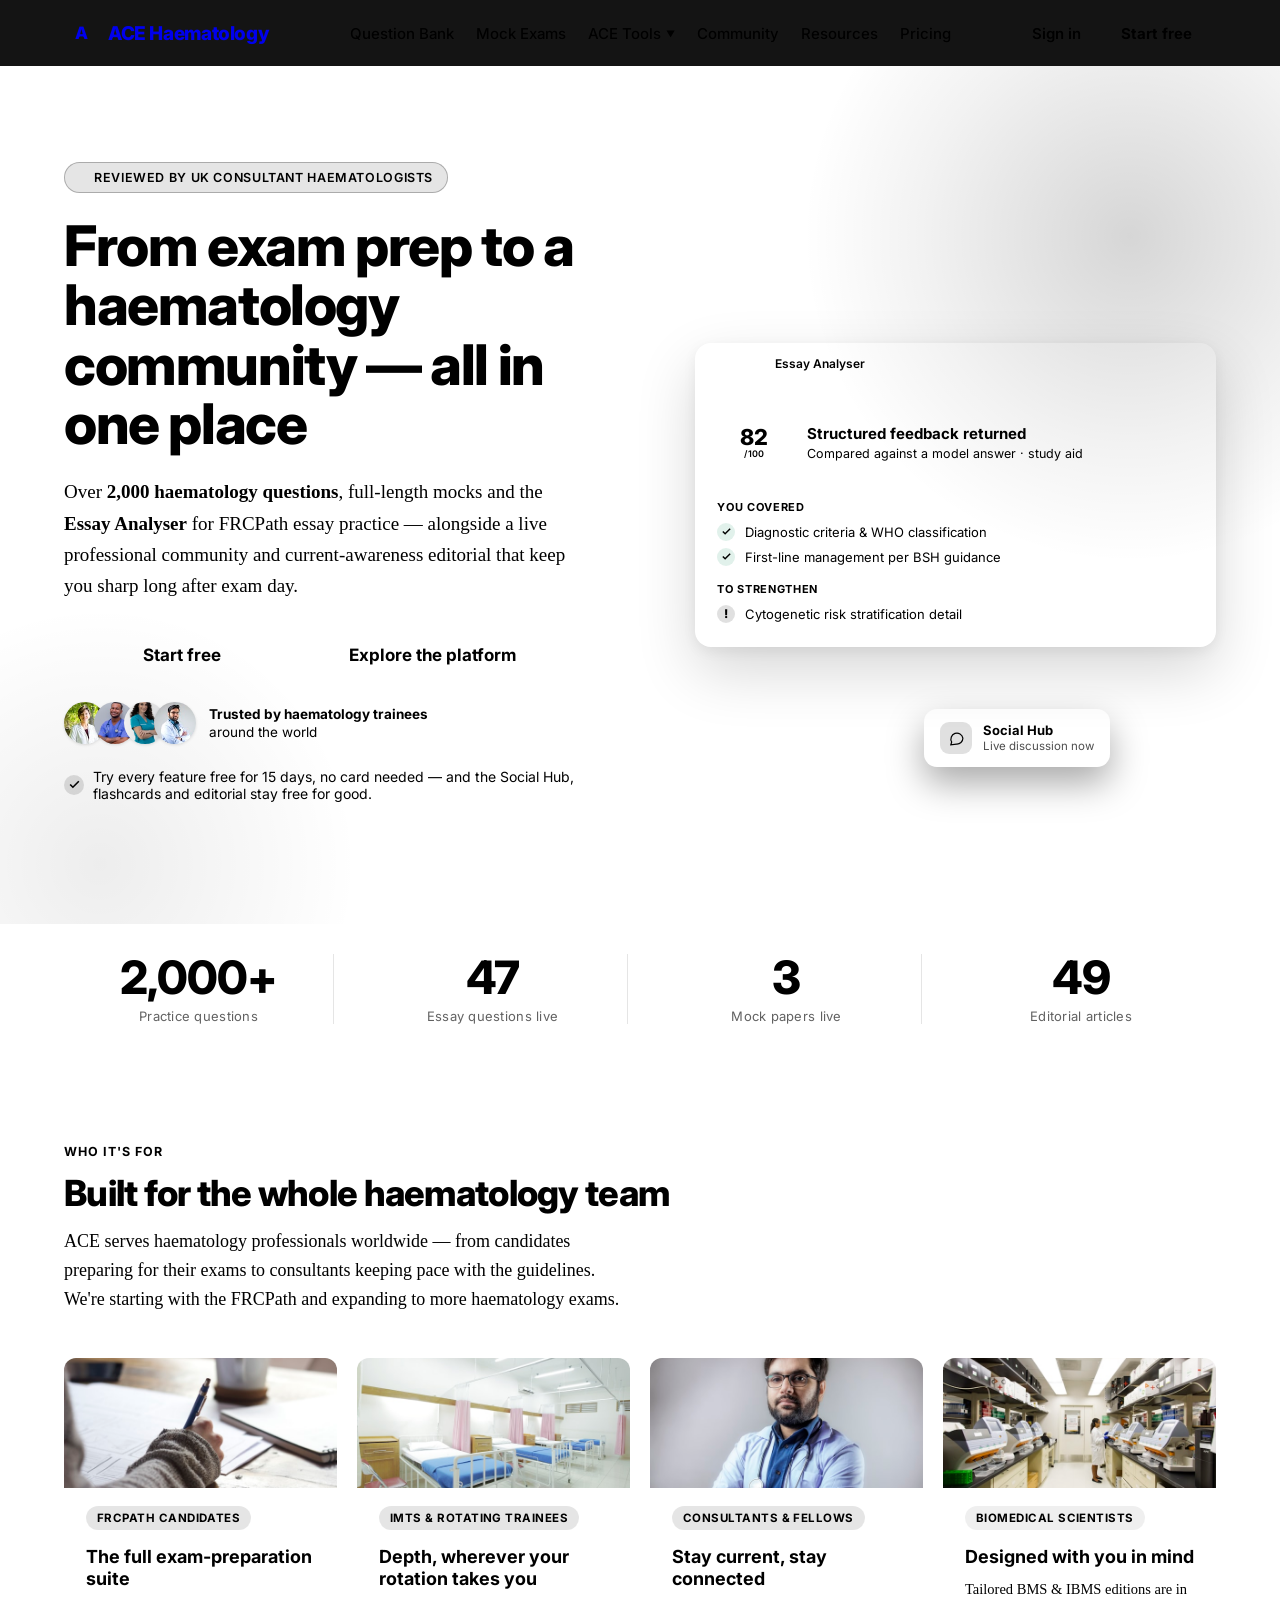
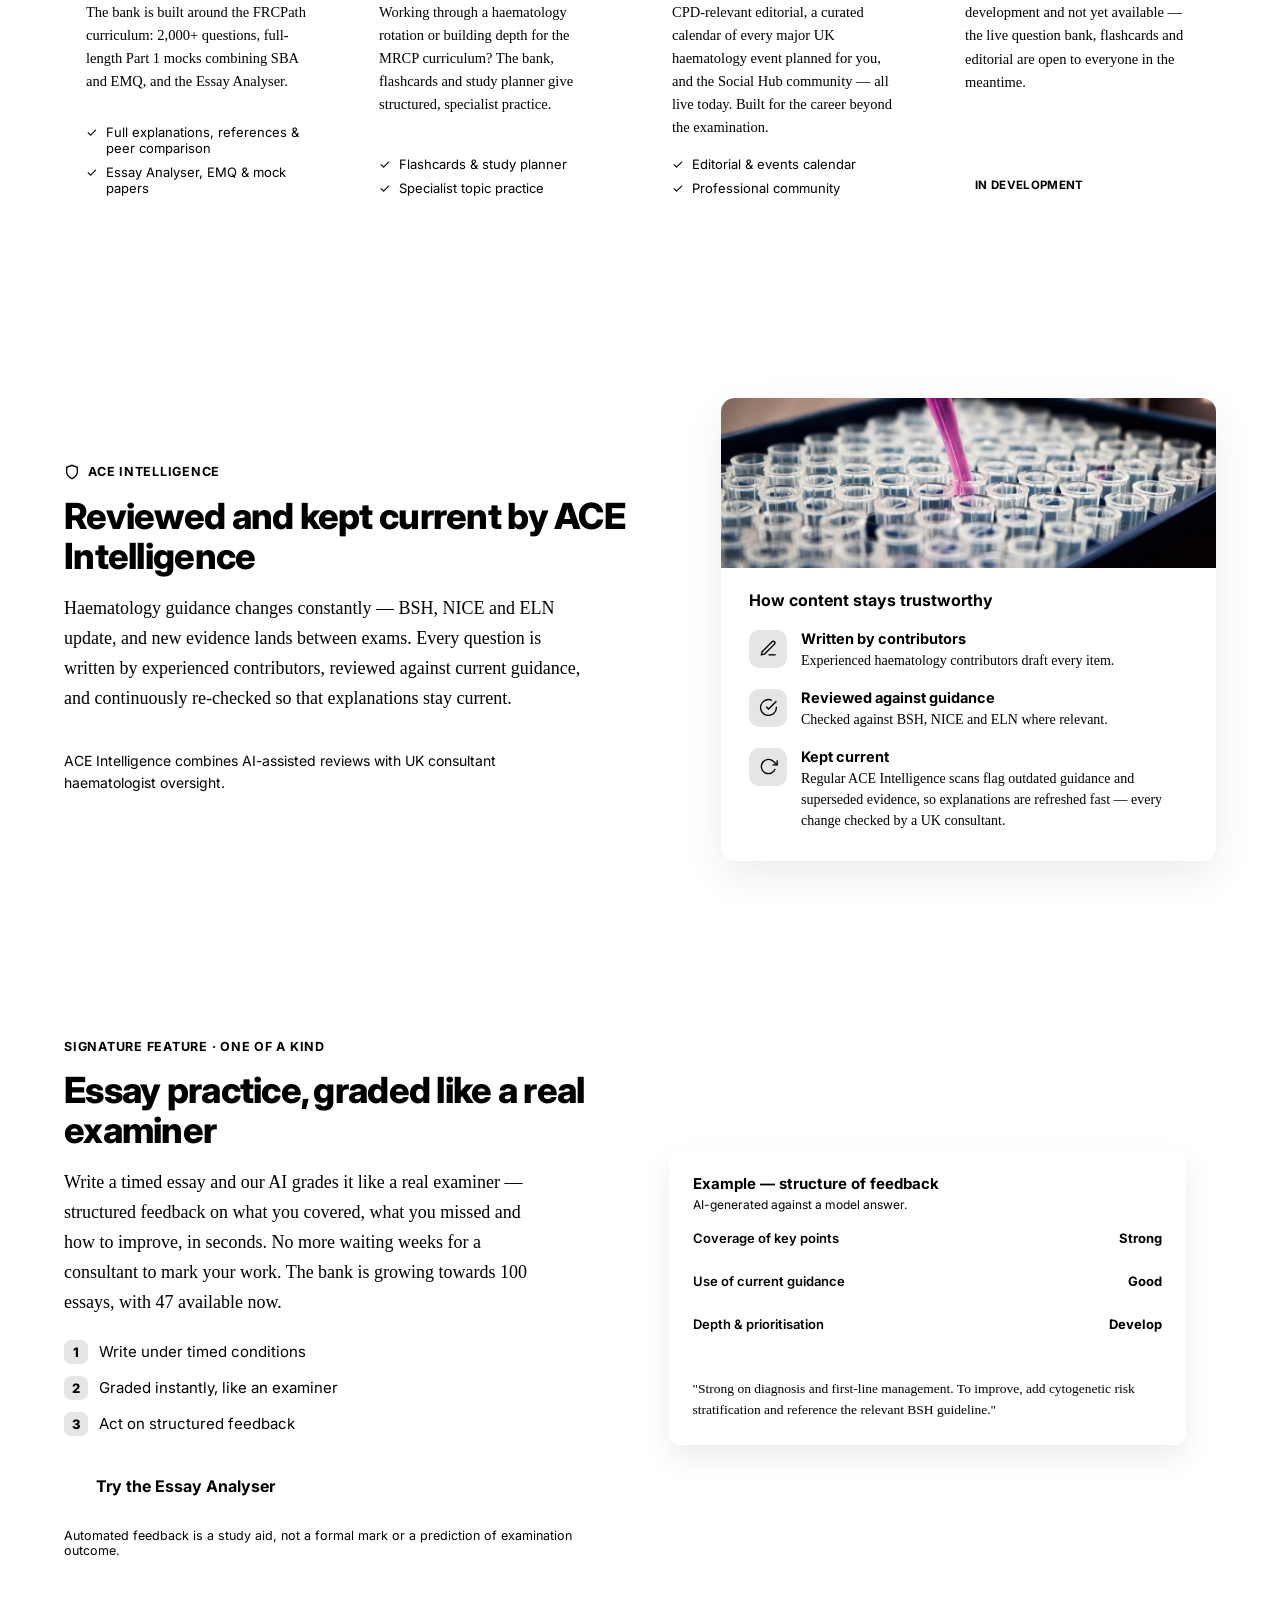
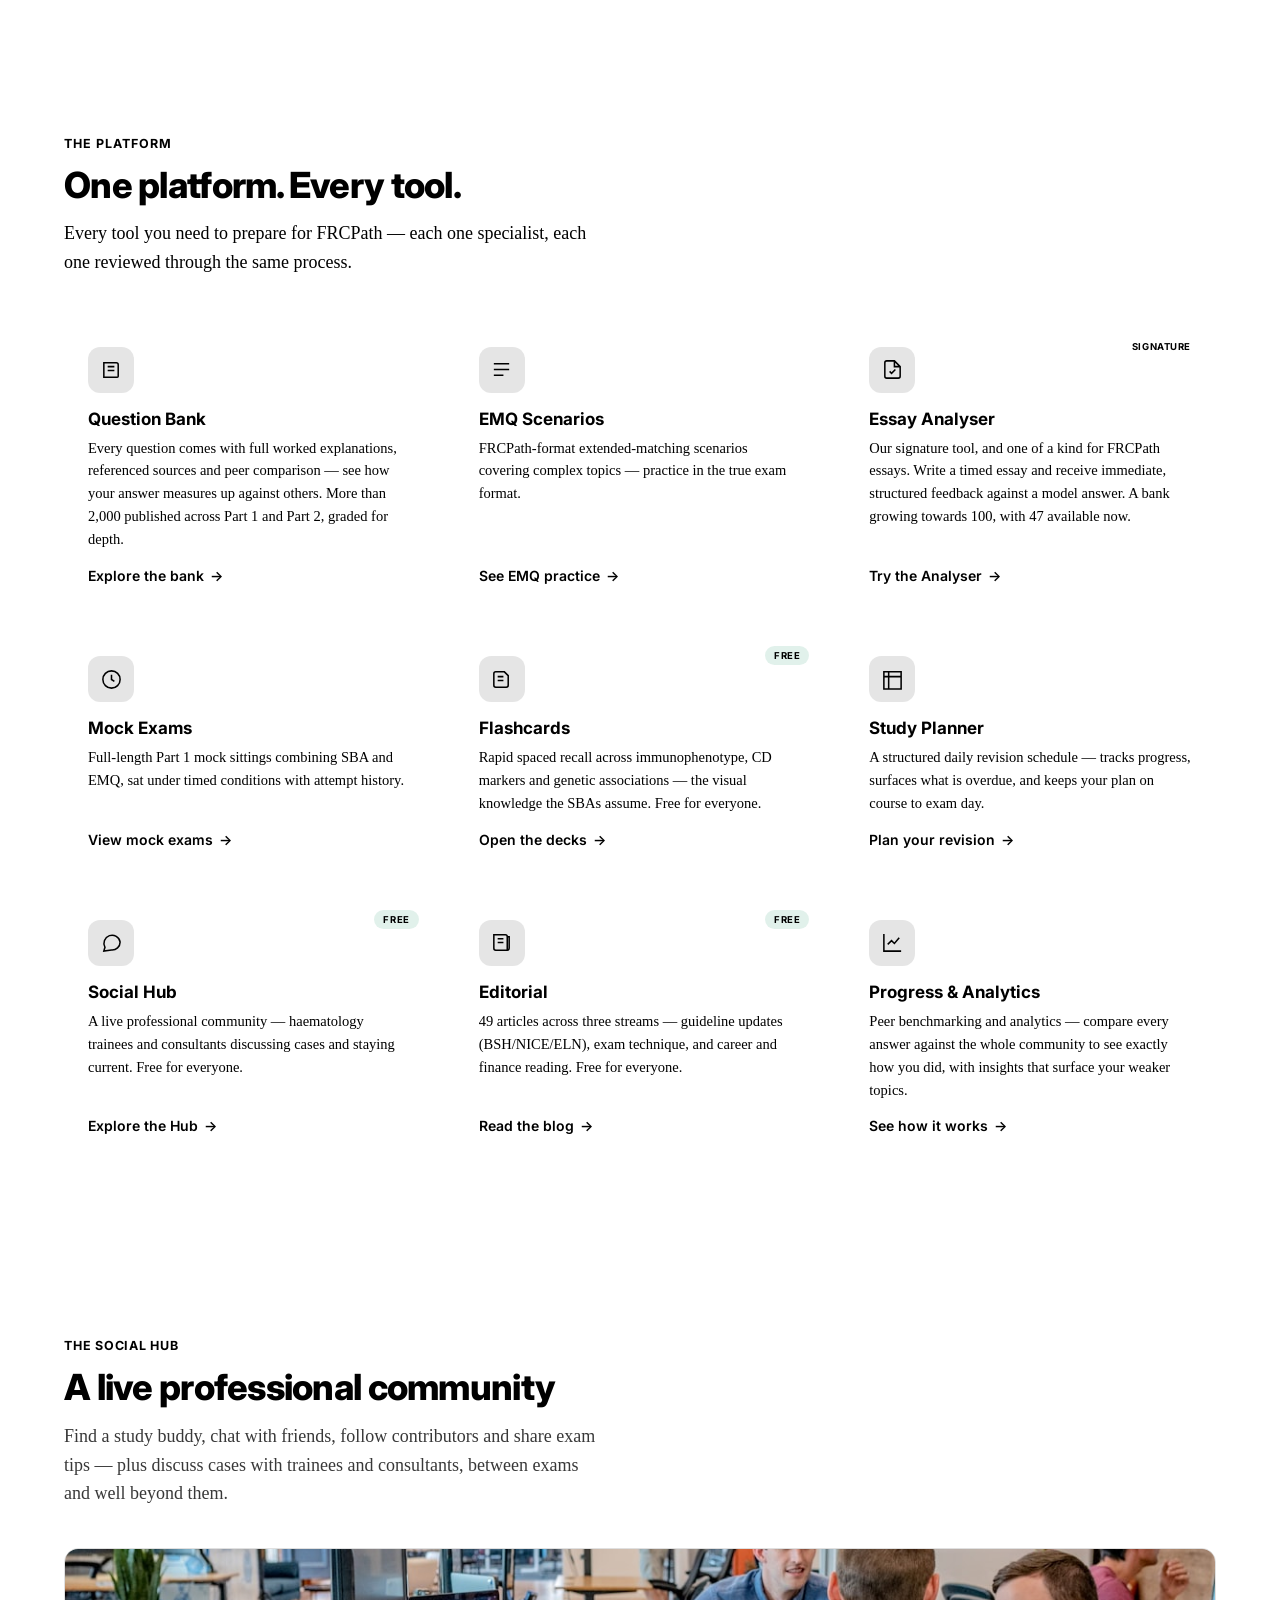
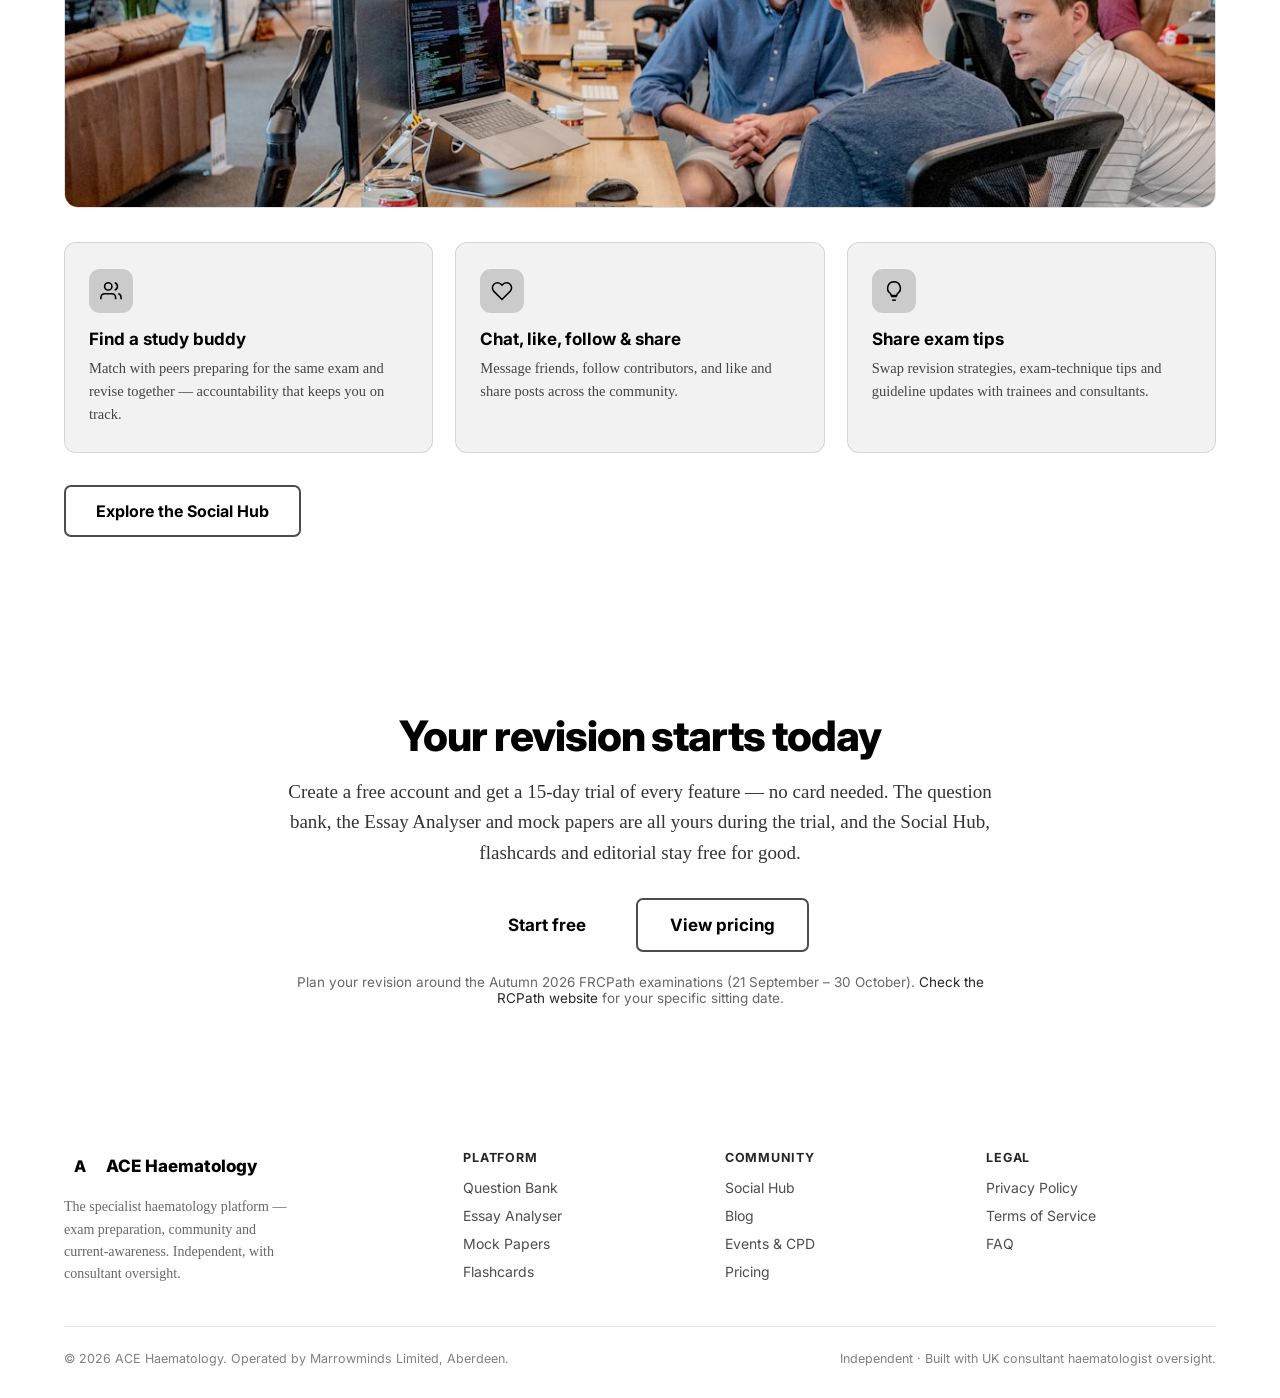
==== commit b6600a56: "feat: make homepage demo inherit selected theme; add quiz layout to design system" ====
--- a/homepage.html
+++ b/homepage.html
@@ -8,45 +8,110 @@
 <link rel="preconnect" href="https://fonts.gstatic.com" crossorigin="">
 <link href="https://fonts.googleapis.com/css2?family=Inter:wght@400;500;600;700;800&display=swap" rel="stylesheet">
 <style>
-  body { margin:0; font-family: Georgia, 'Times New Roman', serif; color:#0A0A0A; background:#fff; -webkit-font-smoothing:antialiased; }
+  body { margin:0; font-family: Georgia, 'Times New Roman', serif; color:var(--color-text-heading); background:var(--color-surface); -webkit-font-smoothing:antialiased; }
   *, *::before, *::after { box-sizing:border-box; }
   @keyframes acefloat { 0%,100%{ transform:translateY(0);} 50%{ transform:translateY(-9px);} }
   @keyframes acebar { from{ width:0;} }
   a { text-decoration:none; }
-  a:hover { color: #007D6E; }
+  a:hover { color: var(--color-primary); }
 </style>
+<style>
+  :root { color-scheme: light; }
+</style>
+<script>
+const THEMES = [{"id": "theme-1", "name": "Teal & Amber", "description": "Warm neutrals with teal primary and amber accent. The original clinical palette.", "colors": {"primary": "var(--color-primary)", "primaryHover": "var(--color-primary-hover)", "primaryActive": "var(--color-primary-active)", "primaryLight": "var(--color-primary-light)", "primaryLighter": "var(--color-primary-lighter)", "accent": "var(--color-accent)", "accentHover": "var(--color-accent-hover)", "accentActive": "var(--color-accent-active)", "bg": "var(--color-bg)", "bgSubtle": "var(--color-bg-subtle)", "surface": "var(--color-surface)FFF", "surfaceBorder": "var(--color-surface-border)", "surfaceSubtle": "var(--color-surface-subtle)", "text": "var(--color-text)", "textHeading": "var(--color-text-heading)", "textBody": "var(--color-text-body)", "textMuted": "var(--color-text-muted)", "textFaint": "var(--color-text-lighter)", "textLighter": "var(--color-text-faint)", "successBg": "#E8F5F2", "successBorder": "#C7E7DF", "warningBg": "#FDF4EC", "warningBorder": "#F5E0C9", "errorBg": "#F7F0F4", "errorBorder": "#E8D5DF", "errorIcon": "#7A2E4A", "info": "#1F3A5F", "infoBg": "#F0F4F9", "infoBorder": "#D6E2F0"}}, {"id": "theme-2", "name": "Clinical Blue & Coral", "description": "Cool grey backgrounds with royal blue primary and coral accent for warnings.", "colors": {"primary": "#1B5E9C", "primaryHover": "#154A7A", "primaryActive": "#0E3A60", "primaryLight": "#4A8FB8", "primaryLighter": "#7AB5D8", "accent": "#D9534F", "accentHover": "#C94541", "accentActive": "#A83A37", "bg": "#EEF1F4", "bgSubtle": "#F7F8FB", "surface": "var(--color-surface)FFF", "surfaceBorder": "#D5D8E0", "surfaceSubtle": "#E2E5EC", "text": "#0E1F2E", "textHeading": "#0A1520", "textBody": "#3E5566", "textMuted": "#52677A", "textFaint": "#62768A", "textLighter": "#8A9AAB", "successBg": "#E8EFF4", "successBorder": "#C3D5E8", "warningBg": "#FCEEEA", "warningBorder": "#F0CFC8", "errorBg": "#F0EAF2", "errorBorder": "#D8D0E0", "errorIcon": "#8B2E3A", "info": "#2C5F8A", "infoBg": "#E8EFF7", "infoBorder": "#C3D5E8"}}, {"id": "theme-3", "name": "Plum & Sage", "description": "Soft lilac backgrounds with plum primary and sage green accent. Distinctive and calming.", "colors": {"primary": "#6B3A7A", "primaryHover": "#522C5E", "primaryActive": "#3D2047", "primaryLight": "#9D6BAA", "primaryLighter": "#B88FC5", "accent": "#5C8A4F", "accentHover": "#4A7A3D", "accentActive": "#3A6A2D", "bg": "#F3EFF4", "bgSubtle": "#F8F5FA", "surface": "var(--color-surface)FFF", "surfaceBorder": "#D8D0DC", "surfaceSubtle": "#E2DCE8", "text": "#1F1024", "textHeading": "#1A0E1E", "textBody": "#4A3D52", "textMuted": "#5A4D63", "textFaint": "#6A5C72", "textLighter": "#8A7B92", "successBg": "#E8DFF0", "successBorder": "#D0C0DC", "warningBg": "#F0EDE0", "warningBorder": "#DCE8C8", "errorBg": "#EDEAF2", "errorBorder": "#D8D0E0", "errorIcon": "#5C2237", "info": "#4A2D6B", "infoBg": "#EDE8F2", "infoBorder": "#D0C5E0"}}, {"id": "theme-4", "name": "Forest & Gold", "description": "Natural green primary with warm gold accent on a fresh sage background. Grounded and organic.", "colors": {"primary": "#2D6A4F", "primaryHover": "#1B5037", "primaryActive": "#0F3A24", "primaryLight": "#4A9A6A", "primaryLighter": "#6BB888", "accent": "#C9962A", "accentHover": "#B07602", "accentActive": "#966400", "bg": "#F2F5F1", "bgSubtle": "#F7FAF5", "surface": "var(--color-surface)FFF", "surfaceBorder": "#C8DCC8", "surfaceSubtle": "#DCE8DC", "text": "#0F1F15", "textHeading": "#0A1A10", "textBody": "#3A5A42", "textMuted": "#4A6A52", "textFaint": "#5A7A62", "textLighter": "#8AA898", "successBg": "#E0F0E0", "successBorder": "#C0D8C0", "warningBg": "#F5EDE0", "warningBorder": "#E8D8B8", "errorBg": "#EDEEE2", "errorBorder": "#D0D8C8", "errorIcon": "#5C3A22", "info": "#1A4A5F", "infoBg": "#E8F0EC", "infoBorder": "#C5D8CE"}}, {"id": "theme-5", "name": "Crimson & Slate", "description": "Bold crimson primary with cool slate accent on a soft warm grey background. Urgent and authoritative.", "colors": {"primary": "#B91C1C", "primaryHover": "#991B1B", "primaryActive": "#7F1D1D", "primaryLight": "#D94A4A", "primaryLighter": "#E87070", "accent": "#475569", "accentHover": "#334155", "accentActive": "#1E293B", "bg": "#F5F3F4", "bgSubtle": "#FAF8F9", "surface": "var(--color-surface)FFF", "surfaceBorder": "#D8D0D0", "surfaceSubtle": "#E2DCDC", "text": "#1F1212", "textHeading": "#1A0E0E", "textBody": "#4A3A3A", "textMuted": "#5A4A4A", "textFaint": "#6A5A5A", "textLighter": "#8A7A7A", "successBg": "#F0E0E0", "successBorder": "#D8C0C0", "warningBg": "#F0E8E8", "warningBorder": "#D8D0D8", "errorBg": "#EDE8E8", "errorBorder": "#D8C8C8", "errorIcon": "#5C2222", "info": "#3A2A4A", "infoBg": "#F0EBF2", "infoBorder": "#D8CDE0"}}, {"id": "theme-6", "name": "Midnight Indigo & Burnt Orange", "description": "Deep indigo primary with burnt orange accent on a cool lavender background. Authoritative and warm.", "colors": {"primary": "#312E81", "primaryHover": "#26245E", "primaryActive": "#1A1860", "primaryLight": "#5B5BAE", "primaryLighter": "#8080CC", "accent": "#C2410C", "accentHover": "#9A3408", "accentActive": "#7A2806", "bg": "#F0F0F8", "bgSubtle": "#F5F5FA", "surface": "var(--color-surface)FFF", "surfaceBorder": "#D5D5E5", "surfaceSubtle": "#DCE0EC", "text": "#12122E", "textHeading": "#0E0E22", "textBody": "#3E3E5E", "textMuted": "#4E4E6E", "textFaint": "#5E5E7E", "textLighter": "#8A8AAB", "successBg": "#E0E0F0", "successBorder": "#C0C0E0", "warningBg": "#F0E8E0", "warningBorder": "#D8C8B8", "errorBg": "#EDE8F0", "errorBorder": "#D0D0E0", "errorIcon": "#4A2E5E", "info": "#1E2A5F", "infoBg": "#E8E8F5", "infoBorder": "#C8C8E8"}}, {"id": "theme-7", "name": "Rose & Teal", "description": "Vibrant rose primary with deep teal accent on a soft pink background. Bold and compassionate.", "colors": {"primary": "#BE185D", "primaryHover": "#9D174B", "primaryActive": "#831843", "primaryLight": "#D94A8A", "primaryLighter": "#E870A8", "accent": "#0F766E", "accentHover": "#0A5A54", "accentActive": "#064A44", "bg": "#FBF1F5", "bgSubtle": "#FDF6F9", "surface": "var(--color-surface)FFF", "surfaceBorder": "#D8C8D2", "surfaceSubtle": "#ECDCE4", "text": "#1F0F16", "textHeading": "#1A0C12", "textBody": "#4A2D3A", "textMuted": "#5A3D4A", "textFaint": "#6A4A58", "textLighter": "#8A6A78", "successBg": "#F0DCE6", "successBorder": "#D8B8C8", "warningBg": "#F0E8E0", "warningBorder": "#C8E0D8", "errorBg": "#EDE0E8", "errorBorder": "#D8C0D0", "errorIcon": "#831843", "info": "#3A1A4A", "infoBg": "#F5E8F0", "infoBorder": "#E0C8D8"}}, {"id": "theme-8", "name": "Ocean & Gold", "description": "Cyan ocean primary with warm gold accent on a cool icy background. Fresh and authoritative.", "colors": {"primary": "#0E7490", "primaryHover": "#0E5A78", "primaryActive": "#0A4A62", "primaryLight": "#22D3EE", "primaryLighter": "#67E8F9", "accent": "#CA8A04", "accentHover": "#B07602", "accentActive": "#966400", "bg": "#EFF7FA", "bgSubtle": "#F2F9FB", "surface": "var(--color-surface)FFF", "surfaceBorder": "#C8DDE6", "surfaceSubtle": "#DCEAF0", "text": "#0A1F2E", "textHeading": "#06141E", "textBody": "#3A5A6A", "textMuted": "#4A6A7A", "textFaint": "#5A7A8A", "textLighter": "#8AAAB8", "successBg": "#D0EBF5", "successBorder": "#A8D0E6", "warningBg": "#F5EDE0", "warningBorder": "#E8D8B8", "errorBg": "#F0EAF2", "errorBorder": "#D8D0E0", "errorIcon": "#5A2E6A", "info": "#1A3A5A", "infoBg": "#E8F2F8", "infoBorder": "#C0D8E8"}}, {"id": "theme-9", "name": "Slate & Emerald", "description": "Dark slate primary with vibrant emerald accent on a cool grey background. Professional and modern.", "colors": {"primary": "#334155", "primaryHover": "#1E293B", "primaryActive": "#0F172A", "primaryLight": "#10B981", "primaryLighter": "#34D399", "accent": "#059669", "accentHover": "#047857", "accentActive": "#03624A", "bg": "#F4F5F8", "bgSubtle": "#F7F8FB", "surface": "var(--color-surface)FFF", "surfaceBorder": "#D5D8E0", "surfaceSubtle": "#E2E5EC", "text": "#1A1F2E", "textHeading": "#10141E", "textBody": "#3A4A5A", "textMuted": "#4A5A6A", "textFaint": "#5A6A7A", "textLighter": "#8A9AAB", "successBg": "#E2E5EC", "successBorder": "#C0C5D2", "warningBg": "#E8F0EC", "warningBorder": "#D0E0D8", "errorBg": "#EDEEF2", "errorBorder": "#D8D0E0", "errorIcon": "#5A2E4A", "info": "#2A3A5A", "infoBg": "#EDEEF2", "infoBorder": "#D0D4DE"}}];
+
+function hexToRgb(hex) {
+  const m = /^#?([a-f\d]{2})([a-f\d]{2})([a-f\d]{2})$/i.exec(hex);
+  if (!m) return '0,0,0';
+  return parseInt(m[1], 16) + ',' + parseInt(m[2], 16) + ',' + parseInt(m[3], 16);
+}
+
+function applyTheme(theme) {
+  const c = theme.colors;
+  const root = document.documentElement;
+  const set = (name, val) => root.style.setProperty(name, val);
+  set('--color-primary', c.primary);
+  set('--color-primary-hover', c.primaryHover);
+  set('--color-primary-active', c.primaryActive);
+  set('--color-primary-light', c.primaryLight);
+  set('--color-primary-lighter', c.primaryLighter);
+  set('--color-primary-rgb', hexToRgb(c.primary));
+  set('--color-primary-hover-rgb', hexToRgb(c.primaryHover));
+  set('--color-primary-active-rgb', hexToRgb(c.primaryActive));
+  set('--color-primary-light-rgb', hexToRgb(c.primaryLight));
+  set('--color-primary-lighter-rgb', hexToRgb(c.primaryLighter));
+  set('--color-accent', c.accent);
+  set('--color-accent-rgb', hexToRgb(c.accent));
+  set('--color-bg', c.bg);
+  set('--color-bg-rgb', hexToRgb(c.bg));
+  set('--color-bg-subtle', c.bgSubtle);
+  set('--color-surface', c.surface);
+  set('--color-surface-rgb', hexToRgb(c.surface));
+  set('--color-surface-border', c.surfaceBorder);
+  set('--color-surface-border-rgb', hexToRgb(c.surfaceBorder));
+  set('--color-surface-subtle', c.surfaceSubtle);
+  set('--color-text', c.text);
+  set('--color-text-rgb', hexToRgb(c.text));
+  set('--color-text-heading', c.textHeading);
+  set('--color-text-body', c.textBody);
+  set('--color-text-muted', c.textMuted);
+  set('--color-text-faint', c.textFaint);
+  set('--color-text-lighter', c.textLighter);
+  // Homepage-specific fixed accent colors
+  set('--color-success', 'var(--color-success)');
+  set('--color-success-rgb', '14,138,95');
+  set('--color-neutral', 'var(--color-neutral)');
+  set('--color-neutral-rgb', '99,99,99');
+  set('--color-neutral-dark', 'var(--color-neutral-dark)');
+  set('--color-neutral-light', 'var(--color-neutral-light)');
+  root.setAttribute('data-theme', theme.id);
+}
+
+function loadTheme() {
+  const id = localStorage.getItem("ace-theme") || 'theme-1';
+  const theme = THEMES.find(t => t.id === id) || THEMES[0];
+  applyTheme(theme);
+}
+
+if (document.readyState === 'loading') {
+  document.addEventListener('DOMContentLoaded', loadTheme);
+} else {
+  loadTheme();
+}
+</script>
 </head>
 <body>
 
 
 
 
-<div style="font-family:Georgia,serif;color:#0A0A0A;background:#fff;overflow-x:hidden;">
+<div style="font-family:Georgia,serif;color:var(--color-text-heading);background:var(--color-surface);overflow-x:hidden;">
 
   <!-- ================= NAV ================= -->
-  <header style="position:sticky;top:0;z-index:200;background:rgba(255,255,255,0.92);backdrop-filter:saturate(1.4) blur(10px);border-bottom:1px solid #E8E4DE;">
+  <header style="position:sticky;top:0;z-index:200;background:rgba(var(--color-surface-rgb),0.92);backdrop-filter:saturate(1.4) blur(10px);border-bottom:1px solid var(--color-surface-border);">
     <div style="max-width:1200px;margin:0 auto;padding:0 24px;display:flex;align-items:center;justify-content:space-between;min-height:66px;gap:16px;">
       <a href="#top" style="display:flex;align-items:center;gap:10px;text-decoration:none;">
-        <span style="display:inline-flex;align-items:center;justify-content:center;width:34px;height:34px;border-radius:9px;background:#007D6E;color:#fff;font-family:Inter,sans-serif;font-weight:800;font-size:17px;letter-spacing:-0.02em;">A</span>
-        <span style="font-family:Inter,sans-serif;font-weight:800;font-size:19px;color:#0D1F1C;letter-spacing:-0.02em;">ACE Haematology</span>
+        <span style="display:inline-flex;align-items:center;justify-content:center;width:34px;height:34px;border-radius:9px;background:var(--color-primary);color:var(--color-surface);font-family:Inter,sans-serif;font-weight:800;font-size:17px;letter-spacing:-0.02em;">A</span>
+        <span style="font-family:Inter,sans-serif;font-weight:800;font-size:19px;color:var(--color-text);letter-spacing:-0.02em;">ACE Haematology</span>
       </a>
       <nav aria-label="Primary" style="display:flex;align-items:center;gap:22px;">
-        <a href="https://www.acehaematology.com/question-bank" style="font-family:Inter,sans-serif;font-weight:500;font-size:15px;color:#0A0A0A;text-decoration:none;">Question Bank</a>
-        <a href="https://www.acehaematology.com/mock-exams" style="font-family:Inter,sans-serif;font-weight:500;font-size:15px;color:#0A0A0A;text-decoration:none;">Mock Exams</a>
-        <div style="position:relative;display:flex;align-items:center;"><a href="#" class="tools-toggle" style="display:inline-flex;align-items:center;gap:5px;font-family:Inter,sans-serif;font-weight:500;font-size:15px;color:#0A0A0A;text-decoration:none;">ACE Tools <span style="font-size:9px;color:#8A938F;">▼</span></a>
-          <div style="position:absolute;top:100%;left:-12px;display:none;min-width:210px;background:#fff;border:1px solid #E8E4DE;border-radius:10px;box-shadow:0 14px 34px rgba(13,31,28,0.14);padding:8px;z-index:300;">
-            <a href="https://www.acehaematology.com/ace-tools/essay-analyser" style="display:block;padding:9px 12px;border-radius:7px;font-family:Inter,sans-serif;font-weight:500;font-size:14px;color:#0A0A0A;text-decoration:none;">Essay Analyser</a>
-            <a href="https://www.acehaematology.com/ace-tools/flash-cards" style="display:block;padding:9px 12px;border-radius:7px;font-family:Inter,sans-serif;font-weight:500;font-size:14px;color:#0A0A0A;text-decoration:none;">Flashcards</a>
-            <a href="https://www.acehaematology.com/ace-tools/study-planner" style="display:block;padding:9px 12px;border-radius:7px;font-family:Inter,sans-serif;font-weight:500;font-size:14px;color:#0A0A0A;text-decoration:none;">Study Planner</a>
-          </div>
-        </div>
-        <a href="https://www.acehaematology.com/discussion-forum" style="font-family:Inter,sans-serif;font-weight:500;font-size:15px;color:#0A0A0A;text-decoration:none;">Community</a>
-        <a href="https://www.acehaematology.com/resources" style="font-family:Inter,sans-serif;font-weight:500;font-size:15px;color:#0A0A0A;text-decoration:none;">Resources</a>
-        <a href="https://www.acehaematology.com/pricing" style="font-family:Inter,sans-serif;font-weight:500;font-size:15px;color:#0A0A0A;text-decoration:none;">Pricing</a>
+        <a href="https://www.acehaematology.com/question-bank" style="font-family:Inter,sans-serif;font-weight:500;font-size:15px;color:var(--color-text-heading);text-decoration:none;">Question Bank</a>
+        <a href="https://www.acehaematology.com/mock-exams" style="font-family:Inter,sans-serif;font-weight:500;font-size:15px;color:var(--color-text-heading);text-decoration:none;">Mock Exams</a>
+        <div style="position:relative;display:flex;align-items:center;"><a href="#" class="tools-toggle" style="display:inline-flex;align-items:center;gap:5px;font-family:Inter,sans-serif;font-weight:500;font-size:15px;color:var(--color-text-heading);text-decoration:none;">ACE Tools <span style="font-size:9px;color:var(--color-text-faint);">▼</span></a>
+          <div style="position:absolute;top:100%;left:-12px;display:none;min-width:210px;background:var(--color-surface);border:1px solid var(--color-surface-border);border-radius:10px;box-shadow:0 14px 34px rgba(var(--color-text-rgb),0.14);padding:8px;z-index:300;">
+            <a href="https://www.acehaematology.com/ace-tools/essay-analyser" style="display:block;padding:9px 12px;border-radius:7px;font-family:Inter,sans-serif;font-weight:500;font-size:14px;color:var(--color-text-heading);text-decoration:none;">Essay Analyser</a>
+            <a href="https://www.acehaematology.com/ace-tools/flash-cards" style="display:block;padding:9px 12px;border-radius:7px;font-family:Inter,sans-serif;font-weight:500;font-size:14px;color:var(--color-text-heading);text-decoration:none;">Flashcards</a>
+            <a href="https://www.acehaematology.com/ace-tools/study-planner" style="display:block;padding:9px 12px;border-radius:7px;font-family:Inter,sans-serif;font-weight:500;font-size:14px;color:var(--color-text-heading);text-decoration:none;">Study Planner</a>
+          </div>
+        </div>
+        <a href="https://www.acehaematology.com/discussion-forum" style="font-family:Inter,sans-serif;font-weight:500;font-size:15px;color:var(--color-text-heading);text-decoration:none;">Community</a>
+        <a href="https://www.acehaematology.com/resources" style="font-family:Inter,sans-serif;font-weight:500;font-size:15px;color:var(--color-text-heading);text-decoration:none;">Resources</a>
+        <a href="https://www.acehaematology.com/pricing" style="font-family:Inter,sans-serif;font-weight:500;font-size:15px;color:var(--color-text-heading);text-decoration:none;">Pricing</a>
       </nav>
       <div style="display:flex;align-items:center;gap:16px;">
-        <a href="https://www.acehaematology.com/login" style="font-family:Inter,sans-serif;font-weight:600;font-size:15px;color:#007D6E;text-decoration:none;">Sign in</a>
-        <a href="https://www.acehaematology.com/register" style="display:inline-flex;align-items:center;min-height:44px;padding:10px 22px;border-radius:6px;font-family:Inter,sans-serif;font-weight:700;font-size:15px;text-decoration:none;border:2px solid transparent;background:#A85A18;color:#fff;transition:background .18s,box-shadow .18s;">Start free</a>
+        <a href="https://www.acehaematology.com/login" style="font-family:Inter,sans-serif;font-weight:600;font-size:15px;color:var(--color-primary);text-decoration:none;">Sign in</a>
+        <a href="https://www.acehaematology.com/register" style="display:inline-flex;align-items:center;min-height:44px;padding:10px 22px;border-radius:6px;font-family:Inter,sans-serif;font-weight:700;font-size:15px;text-decoration:none;border:2px solid transparent;background:var(--color-accent);color:var(--color-surface);transition:background .18s,box-shadow .18s;">Start free</a>
       </div>
     </div>
   </header>
@@ -54,184 +119,184 @@
   <span id="top"></span>
 
   <!-- ================= HERO ================= -->
-  <section aria-labelledby="hero-h1" style="position:relative;overflow:hidden;background:#F4F2EE;padding:96px 0;">
-    <div aria-hidden="true" style="position:absolute;top:-160px;right:-180px;width:660px;height:660px;border-radius:50%;background:radial-gradient(circle at 50% 50%, rgba(0,125,110,0.16) 0%, rgba(0,125,110,0.05) 45%, rgba(0,125,110,0) 70%);pointer-events:none;"></div>
-    <div aria-hidden="true" style="position:absolute;bottom:-200px;left:-160px;width:520px;height:520px;border-radius:50%;background:radial-gradient(circle at 50% 50%, rgba(168,90,24,0.07) 0%, rgba(168,90,24,0) 70%);pointer-events:none;"></div>
+  <section aria-labelledby="hero-h1" style="position:relative;overflow:hidden;background:var(--color-bg);padding:96px 0;">
+    <div aria-hidden="true" style="position:absolute;top:-160px;right:-180px;width:660px;height:660px;border-radius:50%;background:radial-gradient(circle at 50% 50%, rgba(var(--color-primary-rgb),0.16) 0%, rgba(var(--color-primary-rgb),0.05) 45%, rgba(var(--color-primary-rgb),0) 70%);pointer-events:none;"></div>
+    <div aria-hidden="true" style="position:absolute;bottom:-200px;left:-160px;width:520px;height:520px;border-radius:50%;background:radial-gradient(circle at 50% 50%, rgba(var(--color-accent-rgb),0.07) 0%, rgba(var(--color-accent-rgb),0) 70%);pointer-events:none;"></div>
     <div style="position:relative;z-index:1;max-width:1200px;margin:0 auto;padding:0 24px;display:grid;grid-template-columns:1.05fr 0.95fr;gap:56px;align-items:center;">
       <div style="max-width:640px;">
-        <span style="display:inline-flex;align-items:center;gap:8px;font-family:Inter,sans-serif;font-size:12.5px;font-weight:600;letter-spacing:0.05em;text-transform:uppercase;padding:7px 14px;border-radius:100px;background:rgba(0,125,110,0.10);border:1px solid rgba(0,125,110,0.25);color:#005A4E;margin-bottom:24px;">
-          <span style="width:7px;height:7px;border-radius:50%;background:#007D6E;"></span>
+        <span style="display:inline-flex;align-items:center;gap:8px;font-family:Inter,sans-serif;font-size:12.5px;font-weight:600;letter-spacing:0.05em;text-transform:uppercase;padding:7px 14px;border-radius:100px;background:rgba(var(--color-primary-rgb),0.10);border:1px solid rgba(var(--color-primary-rgb),0.25);color:var(--color-primary-hover);margin-bottom:24px;">
+          <span style="width:7px;height:7px;border-radius:50%;background:var(--color-primary);"></span>
           Reviewed by UK consultant haematologists
         </span>
-        <h1 id="hero-h1" style="font-family:Inter,sans-serif;font-weight:800;font-size:clamp(34px,5vw,56px);line-height:1.06;letter-spacing:-0.025em;margin:0 0 22px;color:#0D1F1C;">From exam prep to a haematology community — all in one place</h1>
-        <p style="font-family:Georgia,serif;font-size:19px;line-height:1.65;color:#3A4744;margin:0 0 28px;max-width:54ch;">Over <strong style="color:#0D1F1C;">2,000 haematology questions</strong>, full-length mocks and the <strong style="color:#0D1F1C;">Essay Analyser</strong> for FRCPath essay practice — alongside a live professional community and current-awareness editorial that keep you sharp long after exam day.</p>
+        <h1 id="hero-h1" style="font-family:Inter,sans-serif;font-weight:800;font-size:clamp(34px,5vw,56px);line-height:1.06;letter-spacing:-0.025em;margin:0 0 22px;color:var(--color-text);">From exam prep to a haematology community — all in one place</h1>
+        <p style="font-family:Georgia,serif;font-size:19px;line-height:1.65;color:var(--color-text-body);margin:0 0 28px;max-width:54ch;">Over <strong style="color:var(--color-text);">2,000 haematology questions</strong>, full-length mocks and the <strong style="color:var(--color-text);">Essay Analyser</strong> for FRCPath essay practice — alongside a live professional community and current-awareness editorial that keep you sharp long after exam day.</p>
         <div style="display:flex;flex-wrap:wrap;gap:14px;margin-bottom:20px;">
-          <a href="https://www.acehaematology.com/register" style="display:inline-flex;align-items:center;justify-content:center;gap:8px;min-height:52px;min-width:236px;padding:15px 28px;border-radius:7px;font-family:Inter,sans-serif;font-weight:700;font-size:17px;line-height:1;text-decoration:none;border:2px solid transparent;background:#A85A18;color:#fff;transition:background .18s,box-shadow .18s,transform .12s;">Start free</a>
-          <a href="#platform" style="display:inline-flex;align-items:center;justify-content:center;gap:8px;min-height:52px;min-width:236px;padding:15px 28px;border-radius:7px;font-family:Inter,sans-serif;font-weight:700;font-size:17px;line-height:1;text-decoration:none;background:transparent;color:#007D6E;border:2px solid #007D6E;transition:background .18s,color .18s;">Explore the platform</a>
+          <a href="https://www.acehaematology.com/register" style="display:inline-flex;align-items:center;justify-content:center;gap:8px;min-height:52px;min-width:236px;padding:15px 28px;border-radius:7px;font-family:Inter,sans-serif;font-weight:700;font-size:17px;line-height:1;text-decoration:none;border:2px solid transparent;background:var(--color-accent);color:var(--color-surface);transition:background .18s,box-shadow .18s,transform .12s;">Start free</a>
+          <a href="#platform" style="display:inline-flex;align-items:center;justify-content:center;gap:8px;min-height:52px;min-width:236px;padding:15px 28px;border-radius:7px;font-family:Inter,sans-serif;font-weight:700;font-size:17px;line-height:1;text-decoration:none;background:transparent;color:var(--color-primary);border:2px solid var(--color-primary);transition:background .18s,color .18s;">Explore the platform</a>
         </div>
         <div style="display:flex;align-items:center;gap:13px;margin-bottom:24px;">
           <div style="display:flex;align-items:center;">
-            <img src="homepage-assets/d82e10e7-79a7-459a-990f-ae96be7b7fc5.jpg" alt="" style="width:42px;height:42px;border-radius:50%;object-fit:cover;border:2.5px solid #F4F2EE;box-shadow:0 1px 3px rgba(0,0,0,0.12);">
-            <img src="homepage-assets/1e5f90c8-4f53-4f62-b942-c08bc9eca0d5.jpg" alt="" style="width:42px;height:42px;border-radius:50%;object-fit:cover;border:2.5px solid #F4F2EE;box-shadow:0 1px 3px rgba(0,0,0,0.12);margin-left:-12px;">
-            <img src="homepage-assets/93a49a92-612e-4485-a453-4daaf33d5441.jpg" alt="" style="width:42px;height:42px;border-radius:50%;object-fit:cover;border:2.5px solid #F4F2EE;box-shadow:0 1px 3px rgba(0,0,0,0.12);margin-left:-12px;">
-            <img src="homepage-assets/794f8fc8-2894-4380-88b1-e1b7bdaf5c64.jpg" alt="" style="width:42px;height:42px;border-radius:50%;object-fit:cover;border:2.5px solid #F4F2EE;box-shadow:0 1px 3px rgba(0,0,0,0.12);margin-left:-12px;">
-          </div>
-          <span style="font-family:Inter,sans-serif;font-size:13.5px;line-height:1.35;color:#3A4744;"><strong style="color:#0D1F1C;font-weight:700;">Trusted by haematology trainees</strong><br>around the world</span>
-        </div>
-        <p style="display:flex;align-items:center;gap:9px;font-family:Inter,sans-serif;font-size:14px;color:#4A5754;margin:0 0 26px;">
-          <span style="display:inline-flex;align-items:center;justify-content:center;width:20px;height:20px;border-radius:50%;background:rgba(0,125,110,0.12);color:#007D6E;flex:none;"><svg viewBox="0 0 24 24" width="13" height="13" fill="none" stroke="currentColor" stroke-width="3"><polyline points="20 6 9 17 4 12"></polyline></svg></span>
+            <img src="homepage-assets/d82e10e7-79a7-459a-990f-ae96be7b7fc5.jpg" alt="" style="width:42px;height:42px;border-radius:50%;object-fit:cover;border:2.5px solid var(--color-bg);box-shadow:0 1px 3px rgba(0,0,0,0.12);">
+            <img src="homepage-assets/1e5f90c8-4f53-4f62-b942-c08bc9eca0d5.jpg" alt="" style="width:42px;height:42px;border-radius:50%;object-fit:cover;border:2.5px solid var(--color-bg);box-shadow:0 1px 3px rgba(0,0,0,0.12);margin-left:-12px;">
+            <img src="homepage-assets/93a49a92-612e-4485-a453-4daaf33d5441.jpg" alt="" style="width:42px;height:42px;border-radius:50%;object-fit:cover;border:2.5px solid var(--color-bg);box-shadow:0 1px 3px rgba(0,0,0,0.12);margin-left:-12px;">
+            <img src="homepage-assets/794f8fc8-2894-4380-88b1-e1b7bdaf5c64.jpg" alt="" style="width:42px;height:42px;border-radius:50%;object-fit:cover;border:2.5px solid var(--color-bg);box-shadow:0 1px 3px rgba(0,0,0,0.12);margin-left:-12px;">
+          </div>
+          <span style="font-family:Inter,sans-serif;font-size:13.5px;line-height:1.35;color:var(--color-text-body);"><strong style="color:var(--color-text);font-weight:700;">Trusted by haematology trainees</strong><br>around the world</span>
+        </div>
+        <p style="display:flex;align-items:center;gap:9px;font-family:Inter,sans-serif;font-size:14px;color:var(--color-text-body);margin:0 0 26px;">
+          <span style="display:inline-flex;align-items:center;justify-content:center;width:20px;height:20px;border-radius:50%;background:rgba(var(--color-primary-rgb),0.12);color:var(--color-primary);flex:none;"><svg viewBox="0 0 24 24" width="13" height="13" fill="none" stroke="currentColor" stroke-width="3"><polyline points="20 6 9 17 4 12"></polyline></svg></span>
           Try every feature free for 15 days, no card needed — and the Social Hub, flashcards and editorial stay free for good.
         </p>
       </div>
 
       <!-- Hero product visual: Essay Analyser feedback panel -->
       <div style="position:relative;">
-        <div style="position:relative;z-index:2;background:#fff;border:1px solid #E8E4DE;border-radius:16px;box-shadow:0 24px 60px rgba(13,31,28,0.16),0 4px 14px rgba(13,31,28,0.06);overflow:hidden;">
-          <div style="display:flex;align-items:center;gap:7px;padding:13px 16px;border-bottom:1px solid #EEEBE5;background:#FBFAF8;">
-            <span style="width:11px;height:11px;border-radius:50%;background:#E4DfD7;"></span>
-            <span style="width:11px;height:11px;border-radius:50%;background:#E4DfD7;"></span>
-            <span style="width:11px;height:11px;border-radius:50%;background:#E4DfD7;"></span>
-            <span style="margin-left:10px;font-family:Inter,sans-serif;font-size:12px;font-weight:600;color:#8A938F;">Essay Analyser</span>
+        <div style="position:relative;z-index:2;background:var(--color-surface);border:1px solid var(--color-surface-border);border-radius:16px;box-shadow:0 24px 60px rgba(var(--color-text-rgb),0.16),0 4px 14px rgba(var(--color-text-rgb),0.06);overflow:hidden;">
+          <div style="display:flex;align-items:center;gap:7px;padding:13px 16px;border-bottom:1px solid var(--color-surface-border);background:var(--color-bg-subtle);">
+            <span style="width:11px;height:11px;border-radius:50%;background:var(--color-surface-border);"></span>
+            <span style="width:11px;height:11px;border-radius:50%;background:var(--color-surface-border);"></span>
+            <span style="width:11px;height:11px;border-radius:50%;background:var(--color-surface-border);"></span>
+            <span style="margin-left:10px;font-family:Inter,sans-serif;font-size:12px;font-weight:600;color:var(--color-text-faint);">Essay Analyser</span>
           </div>
           <div style="padding:22px 22px 24px;">
             <div style="display:flex;align-items:center;gap:16px;margin-bottom:20px;">
-              <div style="position:relative;width:74px;height:74px;border-radius:50%;flex:none;background:conic-gradient(#007D6E 0 82%, #E8EEEC 82% 100%);display:flex;align-items:center;justify-content:center;">
-                <div style="width:56px;height:56px;border-radius:50%;background:#fff;display:flex;flex-direction:column;align-items:center;justify-content:center;">
-                  <span style="font-family:Inter,sans-serif;font-weight:800;font-size:22px;color:#0D1F1C;line-height:1;">82</span>
-                  <span style="font-family:Inter,sans-serif;font-size:9px;font-weight:600;color:#8A938F;letter-spacing:0.04em;">/100</span>
+              <div style="position:relative;width:74px;height:74px;border-radius:50%;flex:none;background:conic-gradient(var(--color-primary) 0 82%, var(--color-surface-subtle) 82% 100%);display:flex;align-items:center;justify-content:center;">
+                <div style="width:56px;height:56px;border-radius:50%;background:var(--color-surface);display:flex;flex-direction:column;align-items:center;justify-content:center;">
+                  <span style="font-family:Inter,sans-serif;font-weight:800;font-size:22px;color:var(--color-text);line-height:1;">82</span>
+                  <span style="font-family:Inter,sans-serif;font-size:9px;font-weight:600;color:var(--color-text-faint);letter-spacing:0.04em;">/100</span>
                 </div>
               </div>
               <div>
-                <p style="font-family:Inter,sans-serif;font-weight:700;font-size:15px;color:#0D1F1C;margin:0 0 3px;">Structured feedback returned</p>
-                <p style="font-family:Inter,sans-serif;font-size:12.5px;color:#8A938F;margin:0;">Compared against a model answer · study aid</p>
+                <p style="font-family:Inter,sans-serif;font-weight:700;font-size:15px;color:var(--color-text);margin:0 0 3px;">Structured feedback returned</p>
+                <p style="font-family:Inter,sans-serif;font-size:12.5px;color:var(--color-text-faint);margin:0;">Compared against a model answer · study aid</p>
               </div>
             </div>
-            <p style="font-family:Inter,sans-serif;font-weight:700;font-size:11px;letter-spacing:0.06em;text-transform:uppercase;color:#0E8A5F;margin:0 0 9px;">You covered</p>
+            <p style="font-family:Inter,sans-serif;font-weight:700;font-size:11px;letter-spacing:0.06em;text-transform:uppercase;color:var(--color-success);margin:0 0 9px;">You covered</p>
             <div style="display:flex;flex-direction:column;gap:7px;margin-bottom:16px;">
-              <div style="display:flex;align-items:center;gap:10px;"><span style="display:inline-flex;align-items:center;justify-content:center;width:18px;height:18px;border-radius:50%;background:rgba(14,138,95,0.12);color:#0E8A5F;flex:none;"><svg viewBox="0 0 24 24" width="11" height="11" fill="none" stroke="currentColor" stroke-width="3.2"><polyline points="20 6 9 17 4 12"></polyline></svg></span><span style="font-family:Inter,sans-serif;font-size:13px;color:#3A4744;">Diagnostic criteria &amp; WHO classification</span></div>
-              <div style="display:flex;align-items:center;gap:10px;"><span style="display:inline-flex;align-items:center;justify-content:center;width:18px;height:18px;border-radius:50%;background:rgba(14,138,95,0.12);color:#0E8A5F;flex:none;"><svg viewBox="0 0 24 24" width="11" height="11" fill="none" stroke="currentColor" stroke-width="3.2"><polyline points="20 6 9 17 4 12"></polyline></svg></span><span style="font-family:Inter,sans-serif;font-size:13px;color:#3A4744;">First-line management per BSH guidance</span></div>
+              <div style="display:flex;align-items:center;gap:10px;"><span style="display:inline-flex;align-items:center;justify-content:center;width:18px;height:18px;border-radius:50%;background:rgba(var(--color-success-rgb),0.12);color:var(--color-success);flex:none;"><svg viewBox="0 0 24 24" width="11" height="11" fill="none" stroke="currentColor" stroke-width="3.2"><polyline points="20 6 9 17 4 12"></polyline></svg></span><span style="font-family:Inter,sans-serif;font-size:13px;color:var(--color-text-body);">Diagnostic criteria &amp; WHO classification</span></div>
+              <div style="display:flex;align-items:center;gap:10px;"><span style="display:inline-flex;align-items:center;justify-content:center;width:18px;height:18px;border-radius:50%;background:rgba(var(--color-success-rgb),0.12);color:var(--color-success);flex:none;"><svg viewBox="0 0 24 24" width="11" height="11" fill="none" stroke="currentColor" stroke-width="3.2"><polyline points="20 6 9 17 4 12"></polyline></svg></span><span style="font-family:Inter,sans-serif;font-size:13px;color:var(--color-text-body);">First-line management per BSH guidance</span></div>
             </div>
-            <p style="font-family:Inter,sans-serif;font-weight:700;font-size:11px;letter-spacing:0.06em;text-transform:uppercase;color:#A85A18;margin:0 0 9px;">To strengthen</p>
+            <p style="font-family:Inter,sans-serif;font-weight:700;font-size:11px;letter-spacing:0.06em;text-transform:uppercase;color:var(--color-accent);margin:0 0 9px;">To strengthen</p>
             <div style="display:flex;flex-direction:column;gap:7px;">
-              <div style="display:flex;align-items:center;gap:10px;"><span style="display:inline-flex;align-items:center;justify-content:center;width:18px;height:18px;border-radius:50%;background:rgba(168,90,24,0.12);color:#A85A18;flex:none;font-family:Inter,sans-serif;font-weight:800;font-size:12px;">!</span><span style="font-family:Inter,sans-serif;font-size:13px;color:#3A4744;">Cytogenetic risk stratification detail</span></div>
+              <div style="display:flex;align-items:center;gap:10px;"><span style="display:inline-flex;align-items:center;justify-content:center;width:18px;height:18px;border-radius:50%;background:rgba(var(--color-accent-rgb),0.12);color:var(--color-accent);flex:none;font-family:Inter,sans-serif;font-weight:800;font-size:12px;">!</span><span style="font-family:Inter,sans-serif;font-size:13px;color:var(--color-text-body);">Cytogenetic risk stratification detail</span></div>
             </div>
           </div>
         </div>
         <!-- floating community chip -->
         
       </div>
-    <div style="position: absolute; z-index: 3; background: #003D36; color: #fff; border-radius: 13px; padding: 13px 16px; box-shadow: 0 16px 36px rgba(0,61,54,0.34); display: flex; align-items: center; gap: 11px; animation: acefloat 6s ease-in-out infinite; left: 884px; top: 547px">
-          <span style="display:inline-flex;align-items:center;justify-content:center;width:32px;height:32px;border-radius:9px;background:rgba(255,255,255,0.12);flex:none;"><svg viewBox="0 0 24 24" width="17" height="17" fill="none" stroke="currentColor" stroke-width="1.7"><path d="M21 11.5a8.38 8.38 0 0 1-9 8.32L4 21l1.18-4A8.5 8.5 0 1 1 21 11.5z"></path></svg></span>
+    <div style="position: absolute; z-index: 3; background: var(--color-primary-active); color: var(--color-surface); border-radius: 13px; padding: 13px 16px; box-shadow: 0 16px 36px rgba(var(--color-primary-active-rgb),0.34); display: flex; align-items: center; gap: 11px; animation: acefloat 6s ease-in-out infinite; left: 884px; top: 547px">
+          <span style="display:inline-flex;align-items:center;justify-content:center;width:32px;height:32px;border-radius:9px;background:rgba(var(--color-surface-rgb),0.12);flex:none;"><svg viewBox="0 0 24 24" width="17" height="17" fill="none" stroke="currentColor" stroke-width="1.7"><path d="M21 11.5a8.38 8.38 0 0 1-9 8.32L4 21l1.18-4A8.5 8.5 0 1 1 21 11.5z"></path></svg></span>
           <div>
             <p style="font-family:Inter,sans-serif;font-weight:700;font-size:13px;margin:0;line-height:1.2;">Social Hub</p>
-            <p style="font-family:Inter,sans-serif;font-size:11.5px;margin:0;color:rgba(255,255,255,0.7);">Live discussion now</p>
+            <p style="font-family:Inter,sans-serif;font-size:11.5px;margin:0;color:rgba(var(--color-surface-rgb),0.7);">Live discussion now</p>
           </div>
         </div></div>
   </section>
 
   <!-- ================= STAT BAR ================= -->
-  <section aria-label="Platform at a glance" style="background:#0D1F1C;">
+  <section aria-label="Platform at a glance" style="background:var(--color-text);">
     <div style="max-width:1200px;margin:0 auto;padding:30px 24px;display:grid;grid-template-columns:repeat(4,1fr);gap:24px;">
-      <div style="text-align:center;border-right:1px solid rgba(255,255,255,0.10);">
-        <div style="font-family:Inter,sans-serif;font-weight:800;font-size:clamp(32px,5vw,46px);color:#fff;line-height:1;letter-spacing:-0.02em;">2,000<span style="color:#2FB39B;">+</span></div>
-        <div style="font-family:Inter,sans-serif;font-size:13px;color:rgba(255,255,255,0.62);margin-top:8px;letter-spacing:0.02em;">Practice questions</div>
-      </div>
-      <div style="text-align:center;border-right:1px solid rgba(255,255,255,0.10);">
-        <div style="font-family:Inter,sans-serif;font-weight:800;font-size:clamp(32px,5vw,46px);color:#fff;line-height:1;letter-spacing:-0.02em;">47</div>
-        <div style="font-family:Inter,sans-serif;font-size:13px;color:rgba(255,255,255,0.62);margin-top:8px;letter-spacing:0.02em;">Essay questions live</div>
-      </div>
-      <div style="text-align:center;border-right:1px solid rgba(255,255,255,0.10);">
-        <div style="font-family:Inter,sans-serif;font-weight:800;font-size:clamp(32px,5vw,46px);color:#fff;line-height:1;letter-spacing:-0.02em;">3</div>
-        <div style="font-family:Inter,sans-serif;font-size:13px;color:rgba(255,255,255,0.62);margin-top:8px;letter-spacing:0.02em;">Mock papers live</div>
+      <div style="text-align:center;border-right:1px solid rgba(var(--color-surface-rgb),0.10);">
+        <div style="font-family:Inter,sans-serif;font-weight:800;font-size:clamp(32px,5vw,46px);color:var(--color-surface);line-height:1;letter-spacing:-0.02em;">2,000<span style="color:var(--color-primary-light);">+</span></div>
+        <div style="font-family:Inter,sans-serif;font-size:13px;color:rgba(var(--color-surface-rgb),0.62);margin-top:8px;letter-spacing:0.02em;">Practice questions</div>
+      </div>
+      <div style="text-align:center;border-right:1px solid rgba(var(--color-surface-rgb),0.10);">
+        <div style="font-family:Inter,sans-serif;font-weight:800;font-size:clamp(32px,5vw,46px);color:var(--color-surface);line-height:1;letter-spacing:-0.02em;">47</div>
+        <div style="font-family:Inter,sans-serif;font-size:13px;color:rgba(var(--color-surface-rgb),0.62);margin-top:8px;letter-spacing:0.02em;">Essay questions live</div>
+      </div>
+      <div style="text-align:center;border-right:1px solid rgba(var(--color-surface-rgb),0.10);">
+        <div style="font-family:Inter,sans-serif;font-weight:800;font-size:clamp(32px,5vw,46px);color:var(--color-surface);line-height:1;letter-spacing:-0.02em;">3</div>
+        <div style="font-family:Inter,sans-serif;font-size:13px;color:rgba(var(--color-surface-rgb),0.62);margin-top:8px;letter-spacing:0.02em;">Mock papers live</div>
       </div>
       <div style="text-align:center;">
-        <div style="font-family:Inter,sans-serif;font-weight:800;font-size:clamp(32px,5vw,46px);color:#fff;line-height:1;letter-spacing:-0.02em;">49</div>
-        <div style="font-family:Inter,sans-serif;font-size:13px;color:rgba(255,255,255,0.62);margin-top:8px;letter-spacing:0.02em;">Editorial articles</div>
+        <div style="font-family:Inter,sans-serif;font-weight:800;font-size:clamp(32px,5vw,46px);color:var(--color-surface);line-height:1;letter-spacing:-0.02em;">49</div>
+        <div style="font-family:Inter,sans-serif;font-size:13px;color:rgba(var(--color-surface-rgb),0.62);margin-top:8px;letter-spacing:0.02em;">Editorial articles</div>
       </div>
     </div>
   </section>
 
   <!-- ================= AUDIENCE ================= -->
-  <section id="audience" aria-labelledby="audience-h2" style="padding:88px 0;background:#fff;">
+  <section id="audience" aria-labelledby="audience-h2" style="padding:88px 0;background:var(--color-surface);">
     <div style="max-width:1200px;margin:0 auto;padding:0 24px;">
       <div style="max-width:760px;margin-bottom:44px;">
-        <span style="display:inline-block;font-family:Inter,sans-serif;font-size:12.5px;font-weight:700;letter-spacing:0.08em;text-transform:uppercase;color:#007D6E;margin-bottom:14px;">Who it's for</span>
-        <h2 style="font-family:Inter,sans-serif;font-weight:800;font-size:clamp(26px,3.5vw,36px);line-height:1.12;letter-spacing:-0.02em;color:#0D1F1C;margin:0 0 14px;">Built for the whole haematology team</h2>
-        <p style="font-family:Georgia,serif;font-size:18px;line-height:1.6;color:#5A6663;margin:0;max-width:62ch;">ACE serves haematology professionals worldwide — from candidates preparing for their exams to consultants keeping pace with the guidelines. We're starting with the FRCPath and expanding to more haematology exams.</p>
+        <span style="display:inline-block;font-family:Inter,sans-serif;font-size:12.5px;font-weight:700;letter-spacing:0.08em;text-transform:uppercase;color:var(--color-primary);margin-bottom:14px;">Who it's for</span>
+        <h2 style="font-family:Inter,sans-serif;font-weight:800;font-size:clamp(26px,3.5vw,36px);line-height:1.12;letter-spacing:-0.02em;color:var(--color-text);margin:0 0 14px;">Built for the whole haematology team</h2>
+        <p style="font-family:Georgia,serif;font-size:18px;line-height:1.6;color:var(--color-text-muted);margin:0;max-width:62ch;">ACE serves haematology professionals worldwide — from candidates preparing for their exams to consultants keeping pace with the guidelines. We're starting with the FRCPath and expanding to more haematology exams.</p>
       </div>
       <div style="display:grid;grid-template-columns:repeat(4,1fr);gap:20px;">
         <!-- FRCPath -->
-        <article style="display:flex;flex-direction:column;background:#fff;border:1px solid #E8E4DE;border-top:4px solid #007D6E;border-radius:12px;padding:26px 22px;overflow:hidden;transition:box-shadow .2s,transform .2s;">
+        <article style="display:flex;flex-direction:column;background:var(--color-surface);border:1px solid var(--color-surface-border);border-top:4px solid var(--color-primary);border-radius:12px;padding:26px 22px;overflow:hidden;transition:box-shadow .2s,transform .2s;">
           <img src="homepage-assets/74c451be-fbe4-4e2b-94f5-722c303f824f.jpg" alt="A candidate studying for their exams" style="display:block;width:calc(100% + 44px);height:130px;object-fit:cover;margin:-26px -22px 18px;">
-          <span style="display:inline-block;align-self:flex-start;font-family:Inter,sans-serif;font-size:11.5px;font-weight:700;letter-spacing:0.04em;text-transform:uppercase;color:#005A4E;background:rgba(0,125,110,0.10);padding:5px 11px;border-radius:100px;margin-bottom:16px;">FRCPath Candidates</span>
-          <h3 style="font-family:Inter,sans-serif;font-weight:700;font-size:18px;line-height:1.25;color:#0D1F1C;margin:0 0 10px;">The full exam-preparation suite</h3>
-          <p style="font-family:Georgia,serif;font-size:14.5px;line-height:1.6;color:#5A6663;margin:0 0 16px;">The bank is built around the FRCPath curriculum: 2,000+ questions, full-length Part 1 mocks combining SBA and EMQ, and the Essay Analyser.</p>
+          <span style="display:inline-block;align-self:flex-start;font-family:Inter,sans-serif;font-size:11.5px;font-weight:700;letter-spacing:0.04em;text-transform:uppercase;color:var(--color-primary-hover);background:rgba(var(--color-primary-rgb),0.10);padding:5px 11px;border-radius:100px;margin-bottom:16px;">FRCPath Candidates</span>
+          <h3 style="font-family:Inter,sans-serif;font-weight:700;font-size:18px;line-height:1.25;color:var(--color-text);margin:0 0 10px;">The full exam-preparation suite</h3>
+          <p style="font-family:Georgia,serif;font-size:14.5px;line-height:1.6;color:var(--color-text-muted);margin:0 0 16px;">The bank is built around the FRCPath curriculum: 2,000+ questions, full-length Part 1 mocks combining SBA and EMQ, and the Essay Analyser.</p>
           <ul style="list-style:none;margin:auto 0 0;padding:0;display:flex;flex-direction:column;gap:8px;">
-            <li style="display:flex;gap:8px;font-family:Inter,sans-serif;font-size:13px;color:#3A4744;"><span style="color:#007D6E;flex:none;">✓</span> Full explanations, references &amp; peer comparison</li>
-            <li style="display:flex;gap:8px;font-family:Inter,sans-serif;font-size:13px;color:#3A4744;"><span style="color:#007D6E;flex:none;">✓</span> Essay Analyser, EMQ &amp; mock papers</li>
+            <li style="display:flex;gap:8px;font-family:Inter,sans-serif;font-size:13px;color:var(--color-text-body);"><span style="color:var(--color-primary);flex:none;">✓</span> Full explanations, references &amp; peer comparison</li>
+            <li style="display:flex;gap:8px;font-family:Inter,sans-serif;font-size:13px;color:var(--color-text-body);"><span style="color:var(--color-primary);flex:none;">✓</span> Essay Analyser, EMQ &amp; mock papers</li>
           </ul>
         </article>
         <!-- IMTs -->
-        <article style="display:flex;flex-direction:column;background:#fff;border:1px solid #E8E4DE;border-top:4px solid #005A4E;border-radius:12px;padding:26px 22px;overflow:hidden;transition:box-shadow .2s,transform .2s;">
+        <article style="display:flex;flex-direction:column;background:var(--color-surface);border:1px solid var(--color-surface-border);border-top:4px solid var(--color-primary-hover);border-radius:12px;padding:26px 22px;overflow:hidden;transition:box-shadow .2s,transform .2s;">
           <img src="homepage-assets/8be975b7-600b-4076-9cb2-32d35cda6e31.jpg" alt="A hospital ward during a clinical rotation" style="display:block;width:calc(100% + 44px);height:130px;object-fit:cover;margin:-26px -22px 18px;">
-          <span style="display:inline-block;align-self:flex-start;font-family:Inter,sans-serif;font-size:11.5px;font-weight:700;letter-spacing:0.04em;text-transform:uppercase;color:#005A4E;background:rgba(0,90,78,0.10);padding:5px 11px;border-radius:100px;margin-bottom:16px;">IMTs &amp; Rotating Trainees</span>
-          <h3 style="font-family:Inter,sans-serif;font-weight:700;font-size:18px;line-height:1.25;color:#0D1F1C;margin:0 0 10px;">Depth, wherever your rotation takes you</h3>
-          <p style="font-family:Georgia,serif;font-size:14.5px;line-height:1.6;color:#5A6663;margin:0 0 16px;">Working through a haematology rotation or building depth for the MRCP curriculum? The bank, flashcards and study planner give structured, specialist practice.</p>
+          <span style="display:inline-block;align-self:flex-start;font-family:Inter,sans-serif;font-size:11.5px;font-weight:700;letter-spacing:0.04em;text-transform:uppercase;color:var(--color-primary-hover);background:rgba(var(--color-primary-hover-rgb),0.10);padding:5px 11px;border-radius:100px;margin-bottom:16px;">IMTs &amp; Rotating Trainees</span>
+          <h3 style="font-family:Inter,sans-serif;font-weight:700;font-size:18px;line-height:1.25;color:var(--color-text);margin:0 0 10px;">Depth, wherever your rotation takes you</h3>
+          <p style="font-family:Georgia,serif;font-size:14.5px;line-height:1.6;color:var(--color-text-muted);margin:0 0 16px;">Working through a haematology rotation or building depth for the MRCP curriculum? The bank, flashcards and study planner give structured, specialist practice.</p>
           <ul style="list-style:none;margin:auto 0 0;padding:0;display:flex;flex-direction:column;gap:8px;">
-            <li style="display:flex;gap:8px;font-family:Inter,sans-serif;font-size:13px;color:#3A4744;"><span style="color:#007D6E;flex:none;">✓</span> Flashcards &amp; study planner</li>
-            <li style="display:flex;gap:8px;font-family:Inter,sans-serif;font-size:13px;color:#3A4744;"><span style="color:#007D6E;flex:none;">✓</span> Specialist topic practice</li>
+            <li style="display:flex;gap:8px;font-family:Inter,sans-serif;font-size:13px;color:var(--color-text-body);"><span style="color:var(--color-primary);flex:none;">✓</span> Flashcards &amp; study planner</li>
+            <li style="display:flex;gap:8px;font-family:Inter,sans-serif;font-size:13px;color:var(--color-text-body);"><span style="color:var(--color-primary);flex:none;">✓</span> Specialist topic practice</li>
           </ul>
         </article>
         <!-- Consultants -->
-        <article style="display:flex;flex-direction:column;background:#fff;border:1px solid #E8E4DE;border-top:4px solid #003D36;border-radius:12px;padding:26px 22px;overflow:hidden;transition:box-shadow .2s,transform .2s;">
+        <article style="display:flex;flex-direction:column;background:var(--color-surface);border:1px solid var(--color-surface-border);border-top:4px solid var(--color-primary-active);border-radius:12px;padding:26px 22px;overflow:hidden;transition:box-shadow .2s,transform .2s;">
           <img src="homepage-assets/5c54740a-6dc2-4707-926b-ab10c67ec218.jpg" alt="A consultant haematologist" style="display:block;width:calc(100% + 44px);height:130px;object-fit:cover;margin:-26px -22px 18px;">
-          <span style="display:inline-block;align-self:flex-start;font-family:Inter,sans-serif;font-size:11.5px;font-weight:700;letter-spacing:0.04em;text-transform:uppercase;color:#003D36;background:rgba(0,61,54,0.10);padding:5px 11px;border-radius:100px;margin-bottom:16px;">Consultants &amp; Fellows</span>
-          <h3 style="font-family:Inter,sans-serif;font-weight:700;font-size:18px;line-height:1.25;color:#0D1F1C;margin:0 0 10px;">Stay current, stay connected</h3>
-          <p style="font-family:Georgia,serif;font-size:14.5px;line-height:1.6;color:#5A6663;margin:0 0 16px;">CPD-relevant editorial, a curated calendar of every major UK haematology event planned for you, and the Social Hub community — all live today. Built for the career beyond the examination.</p>
+          <span style="display:inline-block;align-self:flex-start;font-family:Inter,sans-serif;font-size:11.5px;font-weight:700;letter-spacing:0.04em;text-transform:uppercase;color:var(--color-primary-active);background:rgba(var(--color-primary-active-rgb),0.10);padding:5px 11px;border-radius:100px;margin-bottom:16px;">Consultants &amp; Fellows</span>
+          <h3 style="font-family:Inter,sans-serif;font-weight:700;font-size:18px;line-height:1.25;color:var(--color-text);margin:0 0 10px;">Stay current, stay connected</h3>
+          <p style="font-family:Georgia,serif;font-size:14.5px;line-height:1.6;color:var(--color-text-muted);margin:0 0 16px;">CPD-relevant editorial, a curated calendar of every major UK haematology event planned for you, and the Social Hub community — all live today. Built for the career beyond the examination.</p>
           <ul style="list-style:none;margin:auto 0 0;padding:0;display:flex;flex-direction:column;gap:8px;">
-            <li style="display:flex;gap:8px;font-family:Inter,sans-serif;font-size:13px;color:#3A4744;"><span style="color:#007D6E;flex:none;">✓</span> Editorial &amp; events calendar</li>
-            <li style="display:flex;gap:8px;font-family:Inter,sans-serif;font-size:13px;color:#3A4744;"><span style="color:#007D6E;flex:none;">✓</span> Professional community</li>
+            <li style="display:flex;gap:8px;font-family:Inter,sans-serif;font-size:13px;color:var(--color-text-body);"><span style="color:var(--color-primary);flex:none;">✓</span> Editorial &amp; events calendar</li>
+            <li style="display:flex;gap:8px;font-family:Inter,sans-serif;font-size:13px;color:var(--color-text-body);"><span style="color:var(--color-primary);flex:none;">✓</span> Professional community</li>
           </ul>
         </article>
         <!-- BMS -->
-        <article style="display:flex;flex-direction:column;background:#FAFAF9;border:1px solid #E8E4DE;border-top:4px solid #636363;border-radius:12px;padding:26px 22px;overflow:hidden;transition:box-shadow .2s,transform .2s;">
+        <article style="display:flex;flex-direction:column;background:var(--color-bg-subtle);border:1px solid var(--color-surface-border);border-top:4px solid var(--color-neutral);border-radius:12px;padding:26px 22px;overflow:hidden;transition:box-shadow .2s,transform .2s;">
           <img src="homepage-assets/bd891c8b-a5d2-4ecf-af7b-d099b7834cb7.jpg" alt="A biomedical scientist working in the laboratory" style="display:block;width:calc(100% + 44px);height:130px;object-fit:cover;margin:-26px -22px 18px;">
-          <span style="display:inline-flex;align-items:center;gap:6px;align-self:flex-start;font-family:Inter,sans-serif;font-size:11.5px;font-weight:700;letter-spacing:0.04em;text-transform:uppercase;color:#4A4A4A;background:rgba(99,99,99,0.10);padding:5px 11px;border-radius:100px;margin-bottom:16px;">Biomedical Scientists</span>
-          <h3 style="font-family:Inter,sans-serif;font-weight:700;font-size:18px;line-height:1.25;color:#0D1F1C;margin:0 0 10px;">Designed with you in mind</h3>
-          <p style="font-family:Georgia,serif;font-size:14.5px;line-height:1.6;color:#5A6663;margin:0 0 16px;">Tailored BMS &amp; IBMS editions are in development and not yet available — the live question bank, flashcards and editorial are open to everyone in the meantime.</p>
-          <span style="margin:auto 0 0;align-self:flex-start;font-family:Inter,sans-serif;font-size:11.5px;font-weight:700;letter-spacing:0.03em;text-transform:uppercase;color:#636363;border:1px dashed #C4C4C4;padding:4px 10px;border-radius:6px;">In development</span>
+          <span style="display:inline-flex;align-items:center;gap:6px;align-self:flex-start;font-family:Inter,sans-serif;font-size:11.5px;font-weight:700;letter-spacing:0.04em;text-transform:uppercase;color:var(--color-neutral-dark);background:rgba(var(--color-neutral-rgb),0.10);padding:5px 11px;border-radius:100px;margin-bottom:16px;">Biomedical Scientists</span>
+          <h3 style="font-family:Inter,sans-serif;font-weight:700;font-size:18px;line-height:1.25;color:var(--color-text);margin:0 0 10px;">Designed with you in mind</h3>
+          <p style="font-family:Georgia,serif;font-size:14.5px;line-height:1.6;color:var(--color-text-muted);margin:0 0 16px;">Tailored BMS &amp; IBMS editions are in development and not yet available — the live question bank, flashcards and editorial are open to everyone in the meantime.</p>
+          <span style="margin:auto 0 0;align-self:flex-start;font-family:Inter,sans-serif;font-size:11.5px;font-weight:700;letter-spacing:0.03em;text-transform:uppercase;color:var(--color-neutral);border:1px dashed var(--color-neutral-light);padding:4px 10px;border-radius:6px;">In development</span>
         </article>
       </div>
     </div>
   </section>
 
   <!-- ================= ACE INTELLIGENCE (TRUST) ================= -->
-  <section id="trust" aria-labelledby="trust-h2" style="padding:88px 0;background:#F4F2EE;">
+  <section id="trust" aria-labelledby="trust-h2" style="padding:88px 0;background:var(--color-bg);">
     <div style="max-width:1200px;margin:0 auto;padding:0 24px;display:grid;grid-template-columns:1.1fr 0.9fr;gap:52px;align-items:center;">
       <div>
-        <span style="display:inline-flex;align-items:center;gap:8px;font-family:Inter,sans-serif;font-size:12.5px;font-weight:700;letter-spacing:0.06em;text-transform:uppercase;color:#007D6E;margin-bottom:16px;">
+        <span style="display:inline-flex;align-items:center;gap:8px;font-family:Inter,sans-serif;font-size:12.5px;font-weight:700;letter-spacing:0.06em;text-transform:uppercase;color:var(--color-primary);margin-bottom:16px;">
           <svg viewBox="0 0 24 24" width="16" height="16" fill="none" stroke="currentColor" stroke-width="2"><path d="M12 22s8-4 8-10V5l-8-3-8 3v7c0 6 8 10 8 10z"></path></svg>
           ACE Intelligence
         </span>
-        <h2 style="font-family:Inter,sans-serif;font-weight:800;font-size:clamp(26px,3.5vw,36px);line-height:1.12;letter-spacing:-0.02em;color:#0D1F1C;margin:0 0 18px;">Reviewed and kept current by ACE Intelligence</h2>
-        <p style="font-family:Georgia,serif;font-size:18px;line-height:1.66;color:#48544F;margin:0 0 18px;max-width:58ch;">Haematology guidance changes constantly — BSH, NICE and ELN update, and new evidence lands between exams. Every question is written by experienced contributors, reviewed against current guidance, and continuously re-checked so that explanations stay current.</p>
-        <p style="font-family:Inter,sans-serif;font-size:14px;line-height:1.6;color:#6A736F;margin:0;padding-top:18px;border-top:1px solid #E0DACF;max-width:58ch;">ACE Intelligence combines AI-assisted reviews with UK consultant haematologist oversight.</p>
-      </div>
-      <div style="background:#fff;border:1px solid #E8E4DE;border-radius:14px;padding:30px 28px;box-shadow:0 14px 40px rgba(13,31,28,0.08);overflow:hidden;">
+        <h2 style="font-family:Inter,sans-serif;font-weight:800;font-size:clamp(26px,3.5vw,36px);line-height:1.12;letter-spacing:-0.02em;color:var(--color-text);margin:0 0 18px;">Reviewed and kept current by ACE Intelligence</h2>
+        <p style="font-family:Georgia,serif;font-size:18px;line-height:1.66;color:var(--color-text-body);margin:0 0 18px;max-width:58ch;">Haematology guidance changes constantly — BSH, NICE and ELN update, and new evidence lands between exams. Every question is written by experienced contributors, reviewed against current guidance, and continuously re-checked so that explanations stay current.</p>
+        <p style="font-family:Inter,sans-serif;font-size:14px;line-height:1.6;color:var(--color-text-lighter);margin:0;padding-top:18px;border-top:1px solid var(--color-surface-border);max-width:58ch;">ACE Intelligence combines AI-assisted reviews with UK consultant haematologist oversight.</p>
+      </div>
+      <div style="background:var(--color-surface);border:1px solid var(--color-surface-border);border-radius:14px;padding:30px 28px;box-shadow:0 14px 40px rgba(var(--color-text-rgb),0.08);overflow:hidden;">
         <img src="homepage-assets/18c158c0-447e-402e-b642-b5decb15a2b8.jpg" alt="Haematology laboratory — blood samples being processed by a scientist" style="display:block;width:calc(100% + 56px);height:170px;object-fit:cover;margin:-30px -28px 22px;">
-        <h3 style="font-family:Inter,sans-serif;font-weight:700;font-size:16px;color:#0D1F1C;margin:0 0 20px;">How content stays trustworthy</h3>
+        <h3 style="font-family:Inter,sans-serif;font-weight:700;font-size:16px;color:var(--color-text);margin:0 0 20px;">How content stays trustworthy</h3>
         <div style="display:flex;flex-direction:column;gap:18px;">
           <div style="display:flex;gap:14px;">
-            <span style="display:inline-flex;align-items:center;justify-content:center;width:38px;height:38px;border-radius:10px;background:rgba(0,125,110,0.10);color:#007D6E;flex:none;"><svg viewBox="0 0 24 24" width="19" height="19" fill="none" stroke="currentColor" stroke-width="1.7"><path d="M12 20h9"></path><path d="M16.5 3.5a2.12 2.12 0 0 1 3 3L7 19l-4 1 1-4z"></path></svg></span>
-            <div><p style="font-family:Inter,sans-serif;font-weight:700;font-size:14.5px;color:#0D1F1C;margin:0 0 3px;">Written by contributors</p><p style="font-family:Georgia,serif;font-size:14px;line-height:1.5;color:#5A6663;margin:0;">Experienced haematology contributors draft every item.</p></div>
+            <span style="display:inline-flex;align-items:center;justify-content:center;width:38px;height:38px;border-radius:10px;background:rgba(var(--color-primary-rgb),0.10);color:var(--color-primary);flex:none;"><svg viewBox="0 0 24 24" width="19" height="19" fill="none" stroke="currentColor" stroke-width="1.7"><path d="M12 20h9"></path><path d="M16.5 3.5a2.12 2.12 0 0 1 3 3L7 19l-4 1 1-4z"></path></svg></span>
+            <div><p style="font-family:Inter,sans-serif;font-weight:700;font-size:14.5px;color:var(--color-text);margin:0 0 3px;">Written by contributors</p><p style="font-family:Georgia,serif;font-size:14px;line-height:1.5;color:var(--color-text-muted);margin:0;">Experienced haematology contributors draft every item.</p></div>
           </div>
           <div style="display:flex;gap:14px;">
-            <span style="display:inline-flex;align-items:center;justify-content:center;width:38px;height:38px;border-radius:10px;background:rgba(0,125,110,0.10);color:#007D6E;flex:none;"><svg viewBox="0 0 24 24" width="19" height="19" fill="none" stroke="currentColor" stroke-width="1.7"><path d="M22 11.08V12a10 10 0 1 1-5.93-9.14"></path><polyline points="22 4 12 14.01 9 11.01"></polyline></svg></span>
-            <div><p style="font-family:Inter,sans-serif;font-weight:700;font-size:14.5px;color:#0D1F1C;margin:0 0 3px;">Reviewed against guidance</p><p style="font-family:Georgia,serif;font-size:14px;line-height:1.5;color:#5A6663;margin:0;">Checked against BSH, NICE and ELN where relevant.</p></div>
+            <span style="display:inline-flex;align-items:center;justify-content:center;width:38px;height:38px;border-radius:10px;background:rgba(var(--color-primary-rgb),0.10);color:var(--color-primary);flex:none;"><svg viewBox="0 0 24 24" width="19" height="19" fill="none" stroke="currentColor" stroke-width="1.7"><path d="M22 11.08V12a10 10 0 1 1-5.93-9.14"></path><polyline points="22 4 12 14.01 9 11.01"></polyline></svg></span>
+            <div><p style="font-family:Inter,sans-serif;font-weight:700;font-size:14.5px;color:var(--color-text);margin:0 0 3px;">Reviewed against guidance</p><p style="font-family:Georgia,serif;font-size:14px;line-height:1.5;color:var(--color-text-muted);margin:0;">Checked against BSH, NICE and ELN where relevant.</p></div>
           </div>
           <div style="display:flex;gap:14px;">
-            <span style="display:inline-flex;align-items:center;justify-content:center;width:38px;height:38px;border-radius:10px;background:rgba(0,125,110,0.10);color:#007D6E;flex:none;"><svg viewBox="0 0 24 24" width="19" height="19" fill="none" stroke="currentColor" stroke-width="1.7"><polyline points="23 4 23 10 17 10"></polyline><path d="M20.49 15a9 9 0 1 1-2.12-9.36L23 10"></path></svg></span>
-            <div><p style="font-family:Inter,sans-serif;font-weight:700;font-size:14.5px;color:#0D1F1C;margin:0 0 3px;">Kept current</p><p style="font-family:Georgia,serif;font-size:14px;line-height:1.5;color:#5A6663;margin:0;">Regular ACE Intelligence scans flag outdated guidance and superseded evidence, so explanations are refreshed fast — every change checked by a UK consultant.</p></div>
+            <span style="display:inline-flex;align-items:center;justify-content:center;width:38px;height:38px;border-radius:10px;background:rgba(var(--color-primary-rgb),0.10);color:var(--color-primary);flex:none;"><svg viewBox="0 0 24 24" width="19" height="19" fill="none" stroke="currentColor" stroke-width="1.7"><polyline points="23 4 23 10 17 10"></polyline><path d="M20.49 15a9 9 0 1 1-2.12-9.36L23 10"></path></svg></span>
+            <div><p style="font-family:Inter,sans-serif;font-weight:700;font-size:14.5px;color:var(--color-text);margin:0 0 3px;">Kept current</p><p style="font-family:Georgia,serif;font-size:14px;line-height:1.5;color:var(--color-text-muted);margin:0;">Regular ACE Intelligence scans flag outdated guidance and superseded evidence, so explanations are refreshed fast — every change checked by a UK consultant.</p></div>
           </div>
         </div>
       </div>
@@ -239,157 +304,157 @@
   </section>
 
   <!-- ================= ESSAY ANALYSER SPOTLIGHT ================= -->
-  <section aria-labelledby="essay-h2" style="padding:88px 0;background:#fff;">
+  <section aria-labelledby="essay-h2" style="padding:88px 0;background:var(--color-surface);">
     <div style="max-width:1200px;margin:0 auto;padding:0 24px;display:grid;grid-template-columns:0.95fr 1.05fr;gap:52px;align-items:center;">
       <div>
-        <span style="display:inline-flex;align-items:center;gap:8px;font-family:Inter,sans-serif;font-size:12.5px;font-weight:700;letter-spacing:0.06em;text-transform:uppercase;color:#A85A18;margin-bottom:16px;">Signature feature · One of a kind</span>
-        <h2 style="font-family:Inter,sans-serif;font-weight:800;font-size:clamp(26px,3.5vw,36px);line-height:1.12;letter-spacing:-0.02em;color:#0D1F1C;margin:0 0 18px;">Essay practice, graded like a real examiner</h2>
-        <p style="font-family:Georgia,serif;font-size:18px;line-height:1.66;color:#48544F;margin:0 0 22px;max-width:54ch;">Write a timed essay and our AI grades it like a real examiner — structured feedback on what you covered, what you missed and how to improve, in seconds. No more waiting weeks for a consultant to mark your work. The bank is growing towards 100 essays, with 47 available now.</p>
+        <span style="display:inline-flex;align-items:center;gap:8px;font-family:Inter,sans-serif;font-size:12.5px;font-weight:700;letter-spacing:0.06em;text-transform:uppercase;color:var(--color-accent);margin-bottom:16px;">Signature feature · One of a kind</span>
+        <h2 style="font-family:Inter,sans-serif;font-weight:800;font-size:clamp(26px,3.5vw,36px);line-height:1.12;letter-spacing:-0.02em;color:var(--color-text);margin:0 0 18px;">Essay practice, graded like a real examiner</h2>
+        <p style="font-family:Georgia,serif;font-size:18px;line-height:1.66;color:var(--color-text-body);margin:0 0 22px;max-width:54ch;">Write a timed essay and our AI grades it like a real examiner — structured feedback on what you covered, what you missed and how to improve, in seconds. No more waiting weeks for a consultant to mark your work. The bank is growing towards 100 essays, with 47 available now.</p>
         <div style="display:flex;flex-direction:column;gap:12px;margin-bottom:24px;">
-          <div style="display:flex;align-items:center;gap:11px;font-family:Inter,sans-serif;font-size:15px;color:#3A4744;"><span style="display:inline-flex;align-items:center;justify-content:center;width:24px;height:24px;border-radius:7px;background:rgba(0,125,110,0.10);color:#007D6E;flex:none;font-weight:800;font-size:13px;">1</span> Write under timed conditions</div>
-          <div style="display:flex;align-items:center;gap:11px;font-family:Inter,sans-serif;font-size:15px;color:#3A4744;"><span style="display:inline-flex;align-items:center;justify-content:center;width:24px;height:24px;border-radius:7px;background:rgba(0,125,110,0.10);color:#007D6E;flex:none;font-weight:800;font-size:13px;">2</span> Graded instantly, like an examiner</div>
-          <div style="display:flex;align-items:center;gap:11px;font-family:Inter,sans-serif;font-size:15px;color:#3A4744;"><span style="display:inline-flex;align-items:center;justify-content:center;width:24px;height:24px;border-radius:7px;background:rgba(0,125,110,0.10);color:#007D6E;flex:none;font-weight:800;font-size:13px;">3</span> Act on structured feedback</div>
-        </div>
-        <a href="https://www.acehaematology.com/ace-tools/essay-analyser" style="display:inline-flex;align-items:center;justify-content:center;gap:8px;min-height:50px;padding:14px 30px;border-radius:7px;font-family:Inter,sans-serif;font-weight:700;font-size:16px;text-decoration:none;border:2px solid transparent;background:#A85A18;color:#fff;transition:background .18s,box-shadow .18s;">Try the Essay Analyser</a>
-        <p style="font-family:Inter,sans-serif;font-size:12.5px;color:#8A938F;margin:16px 0 0;">Automated feedback is a study aid, not a formal mark or a prediction of examination outcome.</p>
-      </div>
-      <div style="background:linear-gradient(160deg,#F4F2EE 0%,#EAF0EE 100%);border:1px solid #E0E5E2;border-radius:16px;padding:30px;">
-        <div style="background:#fff;border:1px solid #E8E4DE;border-radius:12px;padding:24px;box-shadow:0 12px 30px rgba(13,31,28,0.08);">
-          <h3 style="font-family:Inter,sans-serif;font-weight:700;font-size:15px;color:#0D1F1C;margin:0 0 4px;">Example — structure of feedback</h3>
-          <p style="font-family:Inter,sans-serif;font-size:12px;color:#8A938F;margin:0 0 18px;">AI-generated against a model answer.</p>
+          <div style="display:flex;align-items:center;gap:11px;font-family:Inter,sans-serif;font-size:15px;color:var(--color-text-body);"><span style="display:inline-flex;align-items:center;justify-content:center;width:24px;height:24px;border-radius:7px;background:rgba(var(--color-primary-rgb),0.10);color:var(--color-primary);flex:none;font-weight:800;font-size:13px;">1</span> Write under timed conditions</div>
+          <div style="display:flex;align-items:center;gap:11px;font-family:Inter,sans-serif;font-size:15px;color:var(--color-text-body);"><span style="display:inline-flex;align-items:center;justify-content:center;width:24px;height:24px;border-radius:7px;background:rgba(var(--color-primary-rgb),0.10);color:var(--color-primary);flex:none;font-weight:800;font-size:13px;">2</span> Graded instantly, like an examiner</div>
+          <div style="display:flex;align-items:center;gap:11px;font-family:Inter,sans-serif;font-size:15px;color:var(--color-text-body);"><span style="display:inline-flex;align-items:center;justify-content:center;width:24px;height:24px;border-radius:7px;background:rgba(var(--color-primary-rgb),0.10);color:var(--color-primary);flex:none;font-weight:800;font-size:13px;">3</span> Act on structured feedback</div>
+        </div>
+        <a href="https://www.acehaematology.com/ace-tools/essay-analyser" style="display:inline-flex;align-items:center;justify-content:center;gap:8px;min-height:50px;padding:14px 30px;border-radius:7px;font-family:Inter,sans-serif;font-weight:700;font-size:16px;text-decoration:none;border:2px solid transparent;background:var(--color-accent);color:var(--color-surface);transition:background .18s,box-shadow .18s;">Try the Essay Analyser</a>
+        <p style="font-family:Inter,sans-serif;font-size:12.5px;color:var(--color-text-faint);margin:16px 0 0;">Automated feedback is a study aid, not a formal mark or a prediction of examination outcome.</p>
+      </div>
+      <div style="background:linear-gradient(160deg,var(--color-bg) 0%,var(--color-surface-subtle) 100%);border:1px solid var(--color-surface-border);border-radius:16px;padding:30px;">
+        <div style="background:var(--color-surface);border:1px solid var(--color-surface-border);border-radius:12px;padding:24px;box-shadow:0 12px 30px rgba(var(--color-text-rgb),0.08);">
+          <h3 style="font-family:Inter,sans-serif;font-weight:700;font-size:15px;color:var(--color-text);margin:0 0 4px;">Example — structure of feedback</h3>
+          <p style="font-family:Inter,sans-serif;font-size:12px;color:var(--color-text-faint);margin:0 0 18px;">AI-generated against a model answer.</p>
           <div style="display:flex;flex-direction:column;gap:14px;">
             <div>
-              <div style="display:flex;justify-content:space-between;align-items:baseline;margin-bottom:6px;"><span style="font-family:Inter,sans-serif;font-size:13px;font-weight:600;color:#3A4744;">Coverage of key points</span><span style="font-family:Inter,sans-serif;font-size:13px;font-weight:700;color:#0E8A5F;">Strong</span></div>
-              <div style="height:7px;border-radius:5px;background:#EDEAE4;overflow:hidden;"><div style="height:100%;width:84%;border-radius:5px;background:#0E8A5F;animation:acebar 1.2s ease;"></div></div>
+              <div style="display:flex;justify-content:space-between;align-items:baseline;margin-bottom:6px;"><span style="font-family:Inter,sans-serif;font-size:13px;font-weight:600;color:var(--color-text-body);">Coverage of key points</span><span style="font-family:Inter,sans-serif;font-size:13px;font-weight:700;color:var(--color-success);">Strong</span></div>
+              <div style="height:7px;border-radius:5px;background:var(--color-surface-border);overflow:hidden;"><div style="height:100%;width:84%;border-radius:5px;background:var(--color-success);animation:acebar 1.2s ease;"></div></div>
             </div>
             <div>
-              <div style="display:flex;justify-content:space-between;align-items:baseline;margin-bottom:6px;"><span style="font-family:Inter,sans-serif;font-size:13px;font-weight:600;color:#3A4744;">Use of current guidance</span><span style="font-family:Inter,sans-serif;font-size:13px;font-weight:700;color:#0E8A5F;">Good</span></div>
-              <div style="height:7px;border-radius:5px;background:#EDEAE4;overflow:hidden;"><div style="height:100%;width:72%;border-radius:5px;background:#0E8A5F;animation:acebar 1.4s ease;"></div></div>
+              <div style="display:flex;justify-content:space-between;align-items:baseline;margin-bottom:6px;"><span style="font-family:Inter,sans-serif;font-size:13px;font-weight:600;color:var(--color-text-body);">Use of current guidance</span><span style="font-family:Inter,sans-serif;font-size:13px;font-weight:700;color:var(--color-success);">Good</span></div>
+              <div style="height:7px;border-radius:5px;background:var(--color-surface-border);overflow:hidden;"><div style="height:100%;width:72%;border-radius:5px;background:var(--color-success);animation:acebar 1.4s ease;"></div></div>
             </div>
             <div>
-              <div style="display:flex;justify-content:space-between;align-items:baseline;margin-bottom:6px;"><span style="font-family:Inter,sans-serif;font-size:13px;font-weight:600;color:#3A4744;">Depth &amp; prioritisation</span><span style="font-family:Inter,sans-serif;font-size:13px;font-weight:700;color:#A85A18;">Develop</span></div>
-              <div style="height:7px;border-radius:5px;background:#EDEAE4;overflow:hidden;"><div style="height:100%;width:48%;border-radius:5px;background:#A85A18;animation:acebar 1.6s ease;"></div></div>
+              <div style="display:flex;justify-content:space-between;align-items:baseline;margin-bottom:6px;"><span style="font-family:Inter,sans-serif;font-size:13px;font-weight:600;color:var(--color-text-body);">Depth &amp; prioritisation</span><span style="font-family:Inter,sans-serif;font-size:13px;font-weight:700;color:var(--color-accent);">Develop</span></div>
+              <div style="height:7px;border-radius:5px;background:var(--color-surface-border);overflow:hidden;"><div style="height:100%;width:48%;border-radius:5px;background:var(--color-accent);animation:acebar 1.6s ease;"></div></div>
             </div>
           </div>
-          <div style="margin-top:18px;padding-top:16px;border-top:1px solid #EEEBE5;font-family:Georgia,serif;font-size:13.5px;line-height:1.55;color:#5A6663;">"Strong on diagnosis and first-line management. To improve, add cytogenetic risk stratification and reference the relevant BSH guideline."</div>
+          <div style="margin-top:18px;padding-top:16px;border-top:1px solid var(--color-surface-border);font-family:Georgia,serif;font-size:13.5px;line-height:1.55;color:var(--color-text-muted);">"Strong on diagnosis and first-line management. To improve, add cytogenetic risk stratification and reference the relevant BSH guideline."</div>
         </div>
       </div>
     </div>
   </section>
 
   <!-- ================= PLATFORM GRID ================= -->
-  <section id="platform" aria-labelledby="platform-h2" style="padding:88px 0;background:#F4F2EE;">
+  <section id="platform" aria-labelledby="platform-h2" style="padding:88px 0;background:var(--color-bg);">
     <div style="max-width:1200px;margin:0 auto;padding:0 24px;">
       <div style="max-width:720px;margin-bottom:44px;">
-        <span style="display:inline-block;font-family:Inter,sans-serif;font-size:12.5px;font-weight:700;letter-spacing:0.08em;text-transform:uppercase;color:#007D6E;margin-bottom:14px;">The platform</span>
-        <h2 style="font-family:Inter,sans-serif;font-weight:800;font-size:clamp(26px,3.5vw,36px);line-height:1.12;letter-spacing:-0.02em;color:#0D1F1C;margin:0 0 14px;">One platform. Every tool.</h2>
-        <p style="font-family:Georgia,serif;font-size:18px;line-height:1.6;color:#5A6663;margin:0;max-width:60ch;">Every tool you need to prepare for FRCPath — each one specialist, each one reviewed through the same process.</p>
+        <span style="display:inline-block;font-family:Inter,sans-serif;font-size:12.5px;font-weight:700;letter-spacing:0.08em;text-transform:uppercase;color:var(--color-primary);margin-bottom:14px;">The platform</span>
+        <h2 style="font-family:Inter,sans-serif;font-weight:800;font-size:clamp(26px,3.5vw,36px);line-height:1.12;letter-spacing:-0.02em;color:var(--color-text);margin:0 0 14px;">One platform. Every tool.</h2>
+        <p style="font-family:Georgia,serif;font-size:18px;line-height:1.6;color:var(--color-text-muted);margin:0;max-width:60ch;">Every tool you need to prepare for FRCPath — each one specialist, each one reviewed through the same process.</p>
       </div>
       <div style="display:grid;grid-template-columns:repeat(3,1fr);gap:20px;">
-        <article style="position:relative;display:flex;flex-direction:column;background:#fff;border:1px solid #E8E4DE;border-radius:12px;padding:26px 24px;transition:box-shadow .2s,transform .2s;">
-            
-            
-            <span style="display:inline-flex;align-items:center;justify-content:center;width:46px;height:46px;border-radius:12px;background:rgba(0,125,110,0.10);color:#007D6E;margin-bottom:16px;"><svg viewBox="0 0 24 24" width="23" height="23" fill="none" stroke="currentColor" stroke-width="1.6"><path d="M4 5h13a2 2 0 0 1 2 2v12a1 1 0 0 1-1 1H4zM8 9h7M8 13h7"></path></svg></span>
-            <h3 style="font-family:Inter,sans-serif;font-weight:700;font-size:17px;color:#0D1F1C;margin:0 0 8px;">Question Bank</h3>
-            <p style="font-family:Georgia,serif;font-size:14.5px;line-height:1.58;color:#5A6663;margin:0 0 16px;">Every question comes with full worked explanations, referenced sources and peer comparison — see how your answer measures up against others. More than 2,000 published across Part 1 and Part 2, graded for depth.</p>
-            <a href="https://www.acehaematology.com/question-bank" style="margin:auto 0 0;display:inline-flex;align-items:center;gap:6px;font-family:Inter,sans-serif;font-weight:600;font-size:14px;color:#007D6E;text-decoration:none;">Explore the bank <span aria-hidden="true">→</span></a>
-          </article>
-<article style="position:relative;display:flex;flex-direction:column;background:#fff;border:1px solid #E8E4DE;border-radius:12px;padding:26px 24px;transition:box-shadow .2s,transform .2s;">
-            
-            
-            <span style="display:inline-flex;align-items:center;justify-content:center;width:46px;height:46px;border-radius:12px;background:rgba(0,125,110,0.10);color:#007D6E;margin-bottom:16px;"><svg viewBox="0 0 24 24" width="23" height="23" fill="none" stroke="currentColor" stroke-width="1.6"><path d="M4 6h16M4 12h16M4 18h10"></path></svg></span>
-            <h3 style="font-family:Inter,sans-serif;font-weight:700;font-size:17px;color:#0D1F1C;margin:0 0 8px;">EMQ Scenarios</h3>
-            <p style="font-family:Georgia,serif;font-size:14.5px;line-height:1.58;color:#5A6663;margin:0 0 16px;">FRCPath-format extended-matching scenarios covering complex topics — practice in the true exam format.</p>
-            <a href="https://www.acehaematology.com/emq" style="margin:auto 0 0;display:inline-flex;align-items:center;gap:6px;font-family:Inter,sans-serif;font-weight:600;font-size:14px;color:#007D6E;text-decoration:none;">See EMQ practice <span aria-hidden="true">→</span></a>
-          </article>
-<article style="position:relative;display:flex;flex-direction:column;background:#fff;border:1px solid #E8E4DE;border-radius:12px;padding:26px 24px;transition:box-shadow .2s,transform .2s;">
-            <span style="position:absolute;top:16px;right:16px;font-family:Inter,sans-serif;font-size:9.5px;font-weight:700;letter-spacing:0.06em;text-transform:uppercase;color:#fff;background:#A85A18;padding:4px 9px;border-radius:100px;">Signature</span>
-            
-            <span style="display:inline-flex;align-items:center;justify-content:center;width:46px;height:46px;border-radius:12px;background:rgba(0,125,110,0.10);color:#007D6E;margin-bottom:16px;"><svg viewBox="0 0 24 24" width="23" height="23" fill="none" stroke="currentColor" stroke-width="1.6"><path d="M14 3H6a2 2 0 0 0-2 2v14a2 2 0 0 0 2 2h12a2 2 0 0 0 2-2V9zM14 3v6h6M9 14l2 2 4-4"></path></svg></span>
-            <h3 style="font-family:Inter,sans-serif;font-weight:700;font-size:17px;color:#0D1F1C;margin:0 0 8px;">Essay Analyser</h3>
-            <p style="font-family:Georgia,serif;font-size:14.5px;line-height:1.58;color:#5A6663;margin:0 0 16px;">Our signature tool, and one of a kind for FRCPath essays. Write a timed essay and receive immediate, structured feedback against a model answer. A bank growing towards 100, with 47 available now.</p>
-            <a href="https://www.acehaematology.com/ace-tools/essay-analyser" style="margin:auto 0 0;display:inline-flex;align-items:center;gap:6px;font-family:Inter,sans-serif;font-weight:600;font-size:14px;color:#007D6E;text-decoration:none;">Try the Analyser <span aria-hidden="true">→</span></a>
-          </article>
-<article style="position:relative;display:flex;flex-direction:column;background:#fff;border:1px solid #E8E4DE;border-radius:12px;padding:26px 24px;transition:box-shadow .2s,transform .2s;">
-            
-            
-            <span style="display:inline-flex;align-items:center;justify-content:center;width:46px;height:46px;border-radius:12px;background:rgba(0,125,110,0.10);color:#007D6E;margin-bottom:16px;"><svg viewBox="0 0 24 24" width="23" height="23" fill="none" stroke="currentColor" stroke-width="1.6"><path d="M12 7v5l3 2M12 3a9 9 0 1 0 0 18 9 9 0 0 0 0-18z"></path></svg></span>
-            <h3 style="font-family:Inter,sans-serif;font-weight:700;font-size:17px;color:#0D1F1C;margin:0 0 8px;">Mock Exams</h3>
-            <p style="font-family:Georgia,serif;font-size:14.5px;line-height:1.58;color:#5A6663;margin:0 0 16px;">Full-length Part 1 mock sittings combining SBA and EMQ, sat under timed conditions with attempt history.</p>
-            <a href="https://www.acehaematology.com/mock-exams" style="margin:auto 0 0;display:inline-flex;align-items:center;gap:6px;font-family:Inter,sans-serif;font-weight:600;font-size:14px;color:#007D6E;text-decoration:none;">View mock exams <span aria-hidden="true">→</span></a>
-          </article>
-<article style="position:relative;display:flex;flex-direction:column;background:#fff;border:1px solid #E8E4DE;border-radius:12px;padding:26px 24px;transition:box-shadow .2s,transform .2s;">
-            
-            <span style="position:absolute;top:16px;right:16px;font-family:Inter,sans-serif;font-size:9.5px;font-weight:700;letter-spacing:0.06em;text-transform:uppercase;color:#0E8A5F;background:rgba(14,138,95,0.12);padding:4px 9px;border-radius:100px;">Free</span>
-            <span style="display:inline-flex;align-items:center;justify-content:center;width:46px;height:46px;border-radius:12px;background:rgba(0,125,110,0.10);color:#007D6E;margin-bottom:16px;"><svg viewBox="0 0 24 24" width="23" height="23" fill="none" stroke="currentColor" stroke-width="1.6"><path d="M4 6a2 2 0 0 1 2-2h9l4 4v10a2 2 0 0 1-2 2H6a2 2 0 0 1-2-2zM8 9h6M8 13h6"></path></svg></span>
-            <h3 style="font-family:Inter,sans-serif;font-weight:700;font-size:17px;color:#0D1F1C;margin:0 0 8px;">Flashcards</h3>
-            <p style="font-family:Georgia,serif;font-size:14.5px;line-height:1.58;color:#5A6663;margin:0 0 16px;">Rapid spaced recall across immunophenotype, CD markers and genetic associations — the visual knowledge the SBAs assume. Free for everyone.</p>
-            <a href="https://www.acehaematology.com/ace-tools/flash-cards" style="margin:auto 0 0;display:inline-flex;align-items:center;gap:6px;font-family:Inter,sans-serif;font-weight:600;font-size:14px;color:#007D6E;text-decoration:none;">Open the decks <span aria-hidden="true">→</span></a>
-          </article>
-<article style="position:relative;display:flex;flex-direction:column;background:#fff;border:1px solid #E8E4DE;border-radius:12px;padding:26px 24px;transition:box-shadow .2s,transform .2s;">
-            
-            
-            <span style="display:inline-flex;align-items:center;justify-content:center;width:46px;height:46px;border-radius:12px;background:rgba(0,125,110,0.10);color:#007D6E;margin-bottom:16px;"><svg viewBox="0 0 24 24" width="23" height="23" fill="none" stroke="currentColor" stroke-width="1.6"><path d="M3 4h18v18H3zM3 9h18M8 4v18"></path></svg></span>
-            <h3 style="font-family:Inter,sans-serif;font-weight:700;font-size:17px;color:#0D1F1C;margin:0 0 8px;">Study Planner</h3>
-            <p style="font-family:Georgia,serif;font-size:14.5px;line-height:1.58;color:#5A6663;margin:0 0 16px;">A structured daily revision schedule — tracks progress, surfaces what is overdue, and keeps your plan on course to exam day.</p>
-            <a href="https://www.acehaematology.com/ace-tools/study-planner" style="margin:auto 0 0;display:inline-flex;align-items:center;gap:6px;font-family:Inter,sans-serif;font-weight:600;font-size:14px;color:#007D6E;text-decoration:none;">Plan your revision <span aria-hidden="true">→</span></a>
-          </article>
-<article style="position:relative;display:flex;flex-direction:column;background:#fff;border:1px solid #E8E4DE;border-radius:12px;padding:26px 24px;transition:box-shadow .2s,transform .2s;">
-            
-            <span style="position:absolute;top:16px;right:16px;font-family:Inter,sans-serif;font-size:9.5px;font-weight:700;letter-spacing:0.06em;text-transform:uppercase;color:#0E8A5F;background:rgba(14,138,95,0.12);padding:4px 9px;border-radius:100px;">Free</span>
-            <span style="display:inline-flex;align-items:center;justify-content:center;width:46px;height:46px;border-radius:12px;background:rgba(0,125,110,0.10);color:#007D6E;margin-bottom:16px;"><svg viewBox="0 0 24 24" width="23" height="23" fill="none" stroke="currentColor" stroke-width="1.6"><path d="M21 11.5a8.38 8.38 0 0 1-9 8.32L4 21l1.18-4A8.5 8.5 0 1 1 21 11.5z"></path></svg></span>
-            <h3 style="font-family:Inter,sans-serif;font-weight:700;font-size:17px;color:#0D1F1C;margin:0 0 8px;">Social Hub</h3>
-            <p style="font-family:Georgia,serif;font-size:14.5px;line-height:1.58;color:#5A6663;margin:0 0 16px;">A live professional community — haematology trainees and consultants discussing cases and staying current. Free for everyone.</p>
-            <a href="https://www.acehaematology.com/discussion-forum" style="margin:auto 0 0;display:inline-flex;align-items:center;gap:6px;font-family:Inter,sans-serif;font-weight:600;font-size:14px;color:#007D6E;text-decoration:none;">Explore the Hub <span aria-hidden="true">→</span></a>
-          </article>
-<article style="position:relative;display:flex;flex-direction:column;background:#fff;border:1px solid #E8E4DE;border-radius:12px;padding:26px 24px;transition:box-shadow .2s,transform .2s;">
-            
-            <span style="position:absolute;top:16px;right:16px;font-family:Inter,sans-serif;font-size:9.5px;font-weight:700;letter-spacing:0.06em;text-transform:uppercase;color:#0E8A5F;background:rgba(14,138,95,0.12);padding:4px 9px;border-radius:100px;">Free</span>
-            <span style="display:inline-flex;align-items:center;justify-content:center;width:46px;height:46px;border-radius:12px;background:rgba(0,125,110,0.10);color:#007D6E;margin-bottom:16px;"><svg viewBox="0 0 24 24" width="23" height="23" fill="none" stroke="currentColor" stroke-width="1.6"><path d="M4 4h12a2 2 0 0 1 2 2v14H6a2 2 0 0 1-2-2zM18 6h2v12a2 2 0 0 1-2 2M8 8h6M8 12h6"></path></svg></span>
-            <h3 style="font-family:Inter,sans-serif;font-weight:700;font-size:17px;color:#0D1F1C;margin:0 0 8px;">Editorial</h3>
-            <p style="font-family:Georgia,serif;font-size:14.5px;line-height:1.58;color:#5A6663;margin:0 0 16px;">49 articles across three streams — guideline updates (BSH/NICE/ELN), exam technique, and career and finance reading. Free for everyone.</p>
-            <a href="https://www.acehaematology.com/recent-updates" style="margin:auto 0 0;display:inline-flex;align-items:center;gap:6px;font-family:Inter,sans-serif;font-weight:600;font-size:14px;color:#007D6E;text-decoration:none;">Read the blog <span aria-hidden="true">→</span></a>
-          </article>
-<article style="position:relative;display:flex;flex-direction:column;background:#fff;border:1px solid #E8E4DE;border-radius:12px;padding:26px 24px;transition:box-shadow .2s,transform .2s;">
-            
-            
-            <span style="display:inline-flex;align-items:center;justify-content:center;width:46px;height:46px;border-radius:12px;background:rgba(0,125,110,0.10);color:#007D6E;margin-bottom:16px;"><svg viewBox="0 0 24 24" width="23" height="23" fill="none" stroke="currentColor" stroke-width="1.6"><path d="M3 3v18h18M7 14l4-4 3 3 5-6"></path></svg></span>
-            <h3 style="font-family:Inter,sans-serif;font-weight:700;font-size:17px;color:#0D1F1C;margin:0 0 8px;">Progress & Analytics</h3>
-            <p style="font-family:Georgia,serif;font-size:14.5px;line-height:1.58;color:#5A6663;margin:0 0 16px;">Peer benchmarking and analytics — compare every answer against the whole community to see exactly how you did, with insights that surface your weaker topics.</p>
-            <a href="https://www.acehaematology.com/account/progress" style="margin:auto 0 0;display:inline-flex;align-items:center;gap:6px;font-family:Inter,sans-serif;font-weight:600;font-size:14px;color:#007D6E;text-decoration:none;">See how it works <span aria-hidden="true">→</span></a>
+        <article style="position:relative;display:flex;flex-direction:column;background:var(--color-surface);border:1px solid var(--color-surface-border);border-radius:12px;padding:26px 24px;transition:box-shadow .2s,transform .2s;">
+            
+            
+            <span style="display:inline-flex;align-items:center;justify-content:center;width:46px;height:46px;border-radius:12px;background:rgba(var(--color-primary-rgb),0.10);color:var(--color-primary);margin-bottom:16px;"><svg viewBox="0 0 24 24" width="23" height="23" fill="none" stroke="currentColor" stroke-width="1.6"><path d="M4 5h13a2 2 0 0 1 2 2v12a1 1 0 0 1-1 1H4zM8 9h7M8 13h7"></path></svg></span>
+            <h3 style="font-family:Inter,sans-serif;font-weight:700;font-size:17px;color:var(--color-text);margin:0 0 8px;">Question Bank</h3>
+            <p style="font-family:Georgia,serif;font-size:14.5px;line-height:1.58;color:var(--color-text-muted);margin:0 0 16px;">Every question comes with full worked explanations, referenced sources and peer comparison — see how your answer measures up against others. More than 2,000 published across Part 1 and Part 2, graded for depth.</p>
+            <a href="https://www.acehaematology.com/question-bank" style="margin:auto 0 0;display:inline-flex;align-items:center;gap:6px;font-family:Inter,sans-serif;font-weight:600;font-size:14px;color:var(--color-primary);text-decoration:none;">Explore the bank <span aria-hidden="true">→</span></a>
+          </article>
+<article style="position:relative;display:flex;flex-direction:column;background:var(--color-surface);border:1px solid var(--color-surface-border);border-radius:12px;padding:26px 24px;transition:box-shadow .2s,transform .2s;">
+            
+            
+            <span style="display:inline-flex;align-items:center;justify-content:center;width:46px;height:46px;border-radius:12px;background:rgba(var(--color-primary-rgb),0.10);color:var(--color-primary);margin-bottom:16px;"><svg viewBox="0 0 24 24" width="23" height="23" fill="none" stroke="currentColor" stroke-width="1.6"><path d="M4 6h16M4 12h16M4 18h10"></path></svg></span>
+            <h3 style="font-family:Inter,sans-serif;font-weight:700;font-size:17px;color:var(--color-text);margin:0 0 8px;">EMQ Scenarios</h3>
+            <p style="font-family:Georgia,serif;font-size:14.5px;line-height:1.58;color:var(--color-text-muted);margin:0 0 16px;">FRCPath-format extended-matching scenarios covering complex topics — practice in the true exam format.</p>
+            <a href="https://www.acehaematology.com/emq" style="margin:auto 0 0;display:inline-flex;align-items:center;gap:6px;font-family:Inter,sans-serif;font-weight:600;font-size:14px;color:var(--color-primary);text-decoration:none;">See EMQ practice <span aria-hidden="true">→</span></a>
+          </article>
+<article style="position:relative;display:flex;flex-direction:column;background:var(--color-surface);border:1px solid var(--color-surface-border);border-radius:12px;padding:26px 24px;transition:box-shadow .2s,transform .2s;">
+            <span style="position:absolute;top:16px;right:16px;font-family:Inter,sans-serif;font-size:9.5px;font-weight:700;letter-spacing:0.06em;text-transform:uppercase;color:var(--color-surface);background:var(--color-accent);padding:4px 9px;border-radius:100px;">Signature</span>
+            
+            <span style="display:inline-flex;align-items:center;justify-content:center;width:46px;height:46px;border-radius:12px;background:rgba(var(--color-primary-rgb),0.10);color:var(--color-primary);margin-bottom:16px;"><svg viewBox="0 0 24 24" width="23" height="23" fill="none" stroke="currentColor" stroke-width="1.6"><path d="M14 3H6a2 2 0 0 0-2 2v14a2 2 0 0 0 2 2h12a2 2 0 0 0 2-2V9zM14 3v6h6M9 14l2 2 4-4"></path></svg></span>
+            <h3 style="font-family:Inter,sans-serif;font-weight:700;font-size:17px;color:var(--color-text);margin:0 0 8px;">Essay Analyser</h3>
+            <p style="font-family:Georgia,serif;font-size:14.5px;line-height:1.58;color:var(--color-text-muted);margin:0 0 16px;">Our signature tool, and one of a kind for FRCPath essays. Write a timed essay and receive immediate, structured feedback against a model answer. A bank growing towards 100, with 47 available now.</p>
+            <a href="https://www.acehaematology.com/ace-tools/essay-analyser" style="margin:auto 0 0;display:inline-flex;align-items:center;gap:6px;font-family:Inter,sans-serif;font-weight:600;font-size:14px;color:var(--color-primary);text-decoration:none;">Try the Analyser <span aria-hidden="true">→</span></a>
+          </article>
+<article style="position:relative;display:flex;flex-direction:column;background:var(--color-surface);border:1px solid var(--color-surface-border);border-radius:12px;padding:26px 24px;transition:box-shadow .2s,transform .2s;">
+            
+            
+            <span style="display:inline-flex;align-items:center;justify-content:center;width:46px;height:46px;border-radius:12px;background:rgba(var(--color-primary-rgb),0.10);color:var(--color-primary);margin-bottom:16px;"><svg viewBox="0 0 24 24" width="23" height="23" fill="none" stroke="currentColor" stroke-width="1.6"><path d="M12 7v5l3 2M12 3a9 9 0 1 0 0 18 9 9 0 0 0 0-18z"></path></svg></span>
+            <h3 style="font-family:Inter,sans-serif;font-weight:700;font-size:17px;color:var(--color-text);margin:0 0 8px;">Mock Exams</h3>
+            <p style="font-family:Georgia,serif;font-size:14.5px;line-height:1.58;color:var(--color-text-muted);margin:0 0 16px;">Full-length Part 1 mock sittings combining SBA and EMQ, sat under timed conditions with attempt history.</p>
+            <a href="https://www.acehaematology.com/mock-exams" style="margin:auto 0 0;display:inline-flex;align-items:center;gap:6px;font-family:Inter,sans-serif;font-weight:600;font-size:14px;color:var(--color-primary);text-decoration:none;">View mock exams <span aria-hidden="true">→</span></a>
+          </article>
+<article style="position:relative;display:flex;flex-direction:column;background:var(--color-surface);border:1px solid var(--color-surface-border);border-radius:12px;padding:26px 24px;transition:box-shadow .2s,transform .2s;">
+            
+            <span style="position:absolute;top:16px;right:16px;font-family:Inter,sans-serif;font-size:9.5px;font-weight:700;letter-spacing:0.06em;text-transform:uppercase;color:var(--color-success);background:rgba(var(--color-success-rgb),0.12);padding:4px 9px;border-radius:100px;">Free</span>
+            <span style="display:inline-flex;align-items:center;justify-content:center;width:46px;height:46px;border-radius:12px;background:rgba(var(--color-primary-rgb),0.10);color:var(--color-primary);margin-bottom:16px;"><svg viewBox="0 0 24 24" width="23" height="23" fill="none" stroke="currentColor" stroke-width="1.6"><path d="M4 6a2 2 0 0 1 2-2h9l4 4v10a2 2 0 0 1-2 2H6a2 2 0 0 1-2-2zM8 9h6M8 13h6"></path></svg></span>
+            <h3 style="font-family:Inter,sans-serif;font-weight:700;font-size:17px;color:var(--color-text);margin:0 0 8px;">Flashcards</h3>
+            <p style="font-family:Georgia,serif;font-size:14.5px;line-height:1.58;color:var(--color-text-muted);margin:0 0 16px;">Rapid spaced recall across immunophenotype, CD markers and genetic associations — the visual knowledge the SBAs assume. Free for everyone.</p>
+            <a href="https://www.acehaematology.com/ace-tools/flash-cards" style="margin:auto 0 0;display:inline-flex;align-items:center;gap:6px;font-family:Inter,sans-serif;font-weight:600;font-size:14px;color:var(--color-primary);text-decoration:none;">Open the decks <span aria-hidden="true">→</span></a>
+          </article>
+<article style="position:relative;display:flex;flex-direction:column;background:var(--color-surface);border:1px solid var(--color-surface-border);border-radius:12px;padding:26px 24px;transition:box-shadow .2s,transform .2s;">
+            
+            
+            <span style="display:inline-flex;align-items:center;justify-content:center;width:46px;height:46px;border-radius:12px;background:rgba(var(--color-primary-rgb),0.10);color:var(--color-primary);margin-bottom:16px;"><svg viewBox="0 0 24 24" width="23" height="23" fill="none" stroke="currentColor" stroke-width="1.6"><path d="M3 4h18v18H3zM3 9h18M8 4v18"></path></svg></span>
+            <h3 style="font-family:Inter,sans-serif;font-weight:700;font-size:17px;color:var(--color-text);margin:0 0 8px;">Study Planner</h3>
+            <p style="font-family:Georgia,serif;font-size:14.5px;line-height:1.58;color:var(--color-text-muted);margin:0 0 16px;">A structured daily revision schedule — tracks progress, surfaces what is overdue, and keeps your plan on course to exam day.</p>
+            <a href="https://www.acehaematology.com/ace-tools/study-planner" style="margin:auto 0 0;display:inline-flex;align-items:center;gap:6px;font-family:Inter,sans-serif;font-weight:600;font-size:14px;color:var(--color-primary);text-decoration:none;">Plan your revision <span aria-hidden="true">→</span></a>
+          </article>
+<article style="position:relative;display:flex;flex-direction:column;background:var(--color-surface);border:1px solid var(--color-surface-border);border-radius:12px;padding:26px 24px;transition:box-shadow .2s,transform .2s;">
+            
+            <span style="position:absolute;top:16px;right:16px;font-family:Inter,sans-serif;font-size:9.5px;font-weight:700;letter-spacing:0.06em;text-transform:uppercase;color:var(--color-success);background:rgba(var(--color-success-rgb),0.12);padding:4px 9px;border-radius:100px;">Free</span>
+            <span style="display:inline-flex;align-items:center;justify-content:center;width:46px;height:46px;border-radius:12px;background:rgba(var(--color-primary-rgb),0.10);color:var(--color-primary);margin-bottom:16px;"><svg viewBox="0 0 24 24" width="23" height="23" fill="none" stroke="currentColor" stroke-width="1.6"><path d="M21 11.5a8.38 8.38 0 0 1-9 8.32L4 21l1.18-4A8.5 8.5 0 1 1 21 11.5z"></path></svg></span>
+            <h3 style="font-family:Inter,sans-serif;font-weight:700;font-size:17px;color:var(--color-text);margin:0 0 8px;">Social Hub</h3>
+            <p style="font-family:Georgia,serif;font-size:14.5px;line-height:1.58;color:var(--color-text-muted);margin:0 0 16px;">A live professional community — haematology trainees and consultants discussing cases and staying current. Free for everyone.</p>
+            <a href="https://www.acehaematology.com/discussion-forum" style="margin:auto 0 0;display:inline-flex;align-items:center;gap:6px;font-family:Inter,sans-serif;font-weight:600;font-size:14px;color:var(--color-primary);text-decoration:none;">Explore the Hub <span aria-hidden="true">→</span></a>
+          </article>
+<article style="position:relative;display:flex;flex-direction:column;background:var(--color-surface);border:1px solid var(--color-surface-border);border-radius:12px;padding:26px 24px;transition:box-shadow .2s,transform .2s;">
+            
+            <span style="position:absolute;top:16px;right:16px;font-family:Inter,sans-serif;font-size:9.5px;font-weight:700;letter-spacing:0.06em;text-transform:uppercase;color:var(--color-success);background:rgba(var(--color-success-rgb),0.12);padding:4px 9px;border-radius:100px;">Free</span>
+            <span style="display:inline-flex;align-items:center;justify-content:center;width:46px;height:46px;border-radius:12px;background:rgba(var(--color-primary-rgb),0.10);color:var(--color-primary);margin-bottom:16px;"><svg viewBox="0 0 24 24" width="23" height="23" fill="none" stroke="currentColor" stroke-width="1.6"><path d="M4 4h12a2 2 0 0 1 2 2v14H6a2 2 0 0 1-2-2zM18 6h2v12a2 2 0 0 1-2 2M8 8h6M8 12h6"></path></svg></span>
+            <h3 style="font-family:Inter,sans-serif;font-weight:700;font-size:17px;color:var(--color-text);margin:0 0 8px;">Editorial</h3>
+            <p style="font-family:Georgia,serif;font-size:14.5px;line-height:1.58;color:var(--color-text-muted);margin:0 0 16px;">49 articles across three streams — guideline updates (BSH/NICE/ELN), exam technique, and career and finance reading. Free for everyone.</p>
+            <a href="https://www.acehaematology.com/recent-updates" style="margin:auto 0 0;display:inline-flex;align-items:center;gap:6px;font-family:Inter,sans-serif;font-weight:600;font-size:14px;color:var(--color-primary);text-decoration:none;">Read the blog <span aria-hidden="true">→</span></a>
+          </article>
+<article style="position:relative;display:flex;flex-direction:column;background:var(--color-surface);border:1px solid var(--color-surface-border);border-radius:12px;padding:26px 24px;transition:box-shadow .2s,transform .2s;">
+            
+            
+            <span style="display:inline-flex;align-items:center;justify-content:center;width:46px;height:46px;border-radius:12px;background:rgba(var(--color-primary-rgb),0.10);color:var(--color-primary);margin-bottom:16px;"><svg viewBox="0 0 24 24" width="23" height="23" fill="none" stroke="currentColor" stroke-width="1.6"><path d="M3 3v18h18M7 14l4-4 3 3 5-6"></path></svg></span>
+            <h3 style="font-family:Inter,sans-serif;font-weight:700;font-size:17px;color:var(--color-text);margin:0 0 8px;">Progress & Analytics</h3>
+            <p style="font-family:Georgia,serif;font-size:14.5px;line-height:1.58;color:var(--color-text-muted);margin:0 0 16px;">Peer benchmarking and analytics — compare every answer against the whole community to see exactly how you did, with insights that surface your weaker topics.</p>
+            <a href="https://www.acehaematology.com/account/progress" style="margin:auto 0 0;display:inline-flex;align-items:center;gap:6px;font-family:Inter,sans-serif;font-weight:600;font-size:14px;color:var(--color-primary);text-decoration:none;">See how it works <span aria-hidden="true">→</span></a>
           </article>
       </div>
     </div>
   </section>
 
   <!-- ================= SOCIAL HUB BAND ================= -->
-  <section id="community" aria-labelledby="social-h2" style="padding:88px 0;background:#003D36;color:#fff;">
+  <section id="community" aria-labelledby="social-h2" style="padding:88px 0;background:var(--color-primary-active);color:var(--color-surface);">
     <div style="max-width:1200px;margin:0 auto;padding:0 24px;">
       <div style="max-width:720px;margin-bottom:40px;">
-        <span style="display:inline-flex;align-items:center;gap:8px;font-family:Inter,sans-serif;font-size:12.5px;font-weight:700;letter-spacing:0.06em;text-transform:uppercase;color:#2FB39B;margin-bottom:14px;">The Social Hub</span>
-        <h2 style="font-family:Inter,sans-serif;font-weight:800;font-size:clamp(26px,3.5vw,36px);line-height:1.12;letter-spacing:-0.02em;color:#fff;margin:0 0 14px;">A live professional community</h2>
-        <p style="font-family:Georgia,serif;font-size:18px;line-height:1.6;color:rgba(255,255,255,0.78);margin:0;max-width:60ch;">Find a study buddy, chat with friends, follow contributors and share exam tips — plus discuss cases with trainees and consultants, between exams and well beyond them.</p>
-      </div>
-      <img src="homepage-assets/794cc8b4-e7a2-44a2-947b-e09b221e48b5.jpg" alt="Haematology trainees and consultants collaborating around a workspace" style="width:100%;height:260px;object-fit:cover;border-radius:14px;border:1px solid rgba(255,255,255,0.12);margin-bottom:30px;">
+        <span style="display:inline-flex;align-items:center;gap:8px;font-family:Inter,sans-serif;font-size:12.5px;font-weight:700;letter-spacing:0.06em;text-transform:uppercase;color:var(--color-primary-light);margin-bottom:14px;">The Social Hub</span>
+        <h2 style="font-family:Inter,sans-serif;font-weight:800;font-size:clamp(26px,3.5vw,36px);line-height:1.12;letter-spacing:-0.02em;color:var(--color-surface);margin:0 0 14px;">A live professional community</h2>
+        <p style="font-family:Georgia,serif;font-size:18px;line-height:1.6;color:rgba(var(--color-surface-rgb),0.78);margin:0;max-width:60ch;">Find a study buddy, chat with friends, follow contributors and share exam tips — plus discuss cases with trainees and consultants, between exams and well beyond them.</p>
+      </div>
+      <img src="homepage-assets/794cc8b4-e7a2-44a2-947b-e09b221e48b5.jpg" alt="Haematology trainees and consultants collaborating around a workspace" style="width:100%;height:260px;object-fit:cover;border-radius:14px;border:1px solid rgba(var(--color-surface-rgb),0.12);margin-bottom:30px;">
       <div style="display:grid;grid-template-columns:repeat(3,1fr);gap:22px;">
-        <div style="background:rgba(255,255,255,0.05);border:1px solid rgba(255,255,255,0.12);border-radius:12px;padding:26px 24px;">
-          <span style="display:inline-flex;align-items:center;justify-content:center;width:44px;height:44px;border-radius:11px;background:rgba(47,179,155,0.16);color:#5FD3BB;margin-bottom:16px;"><svg viewBox="0 0 24 24" width="22" height="22" fill="none" stroke="currentColor" stroke-width="1.7"><path d="M17 21v-2a4 4 0 0 0-4-4H5a4 4 0 0 0-4 4v2"></path><circle cx="9" cy="7" r="4"></circle><path d="M23 21v-2a4 4 0 0 0-3-3.87"></path><path d="M16 3.13a4 4 0 0 1 0 7.75"></path></svg></span>
-          <h3 style="font-family:Inter,sans-serif;font-weight:700;font-size:17px;color:#fff;margin:0 0 8px;">Find a study buddy</h3>
-          <p style="font-family:Georgia,serif;font-size:14.5px;line-height:1.58;color:rgba(255,255,255,0.72);margin:0;">Match with peers preparing for the same exam and revise together — accountability that keeps you on track.</p>
-        </div>
-        <div style="background:rgba(255,255,255,0.05);border:1px solid rgba(255,255,255,0.12);border-radius:12px;padding:26px 24px;">
-          <span style="display:inline-flex;align-items:center;justify-content:center;width:44px;height:44px;border-radius:11px;background:rgba(47,179,155,0.16);color:#5FD3BB;margin-bottom:16px;"><svg viewBox="0 0 24 24" width="22" height="22" fill="none" stroke="currentColor" stroke-width="1.7"><path d="M20.84 4.61a5.5 5.5 0 0 0-7.78 0L12 5.67l-1.06-1.06a5.5 5.5 0 1 0-7.78 7.78L12 21.23l8.84-8.84a5.5 5.5 0 0 0 0-7.78z"></path></svg></span>
-          <h3 style="font-family:Inter,sans-serif;font-weight:700;font-size:17px;color:#fff;margin:0 0 8px;">Chat, like, follow &amp; share</h3>
-          <p style="font-family:Georgia,serif;font-size:14.5px;line-height:1.58;color:rgba(255,255,255,0.72);margin:0;">Message friends, follow contributors, and like and share posts across the community.</p>
-        </div>
-        <div style="background:rgba(255,255,255,0.05);border:1px solid rgba(255,255,255,0.12);border-radius:12px;padding:26px 24px;">
-          <span style="display:inline-flex;align-items:center;justify-content:center;width:44px;height:44px;border-radius:11px;background:rgba(47,179,155,0.16);color:#5FD3BB;margin-bottom:16px;"><svg viewBox="0 0 24 24" width="22" height="22" fill="none" stroke="currentColor" stroke-width="1.7"><path d="M9 18h6"></path><path d="M10 22h4"></path><path d="M12 2a7 7 0 0 0-4 12.7c.6.5 1 1.3 1 2.3h6c0-1 .4-1.8 1-2.3A7 7 0 0 0 12 2z"></path></svg></span>
-          <h3 style="font-family:Inter,sans-serif;font-weight:700;font-size:17px;color:#fff;margin:0 0 8px;">Share exam tips</h3>
-          <p style="font-family:Georgia,serif;font-size:14.5px;line-height:1.58;color:rgba(255,255,255,0.72);margin:0;">Swap revision strategies, exam-technique tips and guideline updates with trainees and consultants.</p>
+        <div style="background:rgba(var(--color-surface-rgb),0.05);border:1px solid rgba(var(--color-surface-rgb),0.12);border-radius:12px;padding:26px 24px;">
+          <span style="display:inline-flex;align-items:center;justify-content:center;width:44px;height:44px;border-radius:11px;background:rgba(var(--color-primary-light-rgb),0.16);color:var(--color-primary-lighter);margin-bottom:16px;"><svg viewBox="0 0 24 24" width="22" height="22" fill="none" stroke="currentColor" stroke-width="1.7"><path d="M17 21v-2a4 4 0 0 0-4-4H5a4 4 0 0 0-4 4v2"></path><circle cx="9" cy="7" r="4"></circle><path d="M23 21v-2a4 4 0 0 0-3-3.87"></path><path d="M16 3.13a4 4 0 0 1 0 7.75"></path></svg></span>
+          <h3 style="font-family:Inter,sans-serif;font-weight:700;font-size:17px;color:var(--color-surface);margin:0 0 8px;">Find a study buddy</h3>
+          <p style="font-family:Georgia,serif;font-size:14.5px;line-height:1.58;color:rgba(var(--color-surface-rgb),0.72);margin:0;">Match with peers preparing for the same exam and revise together — accountability that keeps you on track.</p>
+        </div>
+        <div style="background:rgba(var(--color-surface-rgb),0.05);border:1px solid rgba(var(--color-surface-rgb),0.12);border-radius:12px;padding:26px 24px;">
+          <span style="display:inline-flex;align-items:center;justify-content:center;width:44px;height:44px;border-radius:11px;background:rgba(var(--color-primary-light-rgb),0.16);color:var(--color-primary-lighter);margin-bottom:16px;"><svg viewBox="0 0 24 24" width="22" height="22" fill="none" stroke="currentColor" stroke-width="1.7"><path d="M20.84 4.61a5.5 5.5 0 0 0-7.78 0L12 5.67l-1.06-1.06a5.5 5.5 0 1 0-7.78 7.78L12 21.23l8.84-8.84a5.5 5.5 0 0 0 0-7.78z"></path></svg></span>
+          <h3 style="font-family:Inter,sans-serif;font-weight:700;font-size:17px;color:var(--color-surface);margin:0 0 8px;">Chat, like, follow &amp; share</h3>
+          <p style="font-family:Georgia,serif;font-size:14.5px;line-height:1.58;color:rgba(var(--color-surface-rgb),0.72);margin:0;">Message friends, follow contributors, and like and share posts across the community.</p>
+        </div>
+        <div style="background:rgba(var(--color-surface-rgb),0.05);border:1px solid rgba(var(--color-surface-rgb),0.12);border-radius:12px;padding:26px 24px;">
+          <span style="display:inline-flex;align-items:center;justify-content:center;width:44px;height:44px;border-radius:11px;background:rgba(var(--color-primary-light-rgb),0.16);color:var(--color-primary-lighter);margin-bottom:16px;"><svg viewBox="0 0 24 24" width="22" height="22" fill="none" stroke="currentColor" stroke-width="1.7"><path d="M9 18h6"></path><path d="M10 22h4"></path><path d="M12 2a7 7 0 0 0-4 12.7c.6.5 1 1.3 1 2.3h6c0-1 .4-1.8 1-2.3A7 7 0 0 0 12 2z"></path></svg></span>
+          <h3 style="font-family:Inter,sans-serif;font-weight:700;font-size:17px;color:var(--color-surface);margin:0 0 8px;">Share exam tips</h3>
+          <p style="font-family:Georgia,serif;font-size:14.5px;line-height:1.58;color:rgba(var(--color-surface-rgb),0.72);margin:0;">Swap revision strategies, exam-technique tips and guideline updates with trainees and consultants.</p>
         </div>
       </div>
       <div style="margin-top:32px;">
-        <a href="https://www.acehaematology.com/discussion-forum" style="display:inline-flex;align-items:center;justify-content:center;gap:8px;min-height:50px;padding:14px 30px;border-radius:7px;font-family:Inter,sans-serif;font-weight:700;font-size:16px;text-decoration:none;background:transparent;color:#fff;border:2px solid rgba(255,255,255,0.7);transition:background .18s,border-color .18s;">Explore the Social Hub</a>
+        <a href="https://www.acehaematology.com/discussion-forum" style="display:inline-flex;align-items:center;justify-content:center;gap:8px;min-height:50px;padding:14px 30px;border-radius:7px;font-family:Inter,sans-serif;font-weight:700;font-size:16px;text-decoration:none;background:transparent;color:var(--color-surface);border:2px solid rgba(var(--color-surface-rgb),0.7);transition:background .18s,border-color .18s;">Explore the Social Hub</a>
       </div>
     </div>
   </section>
@@ -398,59 +463,59 @@
   
 
   <!-- ================= FINAL CTA ================= -->
-  <section aria-labelledby="final-h2" style="padding:88px 0;background:#0D1F1C;color:#fff;">
+  <section aria-labelledby="final-h2" style="padding:88px 0;background:var(--color-text);color:var(--color-surface);">
     <div style="max-width:760px;margin:0 auto;padding:0 24px;text-align:center;">
-      <h2 style="font-family:Inter,sans-serif;font-weight:800;font-size:clamp(28px,4vw,42px);line-height:1.1;letter-spacing:-0.025em;color:#fff;margin:0 0 18px;">Your revision starts today</h2>
-      <p style="font-family:Georgia,serif;font-size:19px;line-height:1.6;color:rgba(255,255,255,0.8);margin:0 0 30px;">Create a free account and get a 15-day trial of every feature — no card needed. The question bank, the Essay Analyser and mock papers are all yours during the trial, and the Social Hub, flashcards and editorial stay free for good.</p>
+      <h2 style="font-family:Inter,sans-serif;font-weight:800;font-size:clamp(28px,4vw,42px);line-height:1.1;letter-spacing:-0.025em;color:var(--color-surface);margin:0 0 18px;">Your revision starts today</h2>
+      <p style="font-family:Georgia,serif;font-size:19px;line-height:1.6;color:rgba(var(--color-surface-rgb),0.8);margin:0 0 30px;">Create a free account and get a 15-day trial of every feature — no card needed. The question bank, the Essay Analyser and mock papers are all yours during the trial, and the Social Hub, flashcards and editorial stay free for good.</p>
       <div style="display:flex;flex-wrap:wrap;gap:14px;justify-content:center;margin-bottom:22px;">
-        <a href="https://www.acehaematology.com/register" style="display:inline-flex;align-items:center;justify-content:center;gap:8px;min-height:52px;padding:15px 34px;border-radius:7px;font-family:Inter,sans-serif;font-weight:700;font-size:17px;text-decoration:none;border:2px solid transparent;background:#A85A18;color:#fff;transition:background .18s,box-shadow .18s,transform .12s;">Start free</a>
-        <a href="https://www.acehaematology.com/pricing" style="display:inline-flex;align-items:center;justify-content:center;gap:8px;min-height:52px;padding:15px 32px;border-radius:7px;font-family:Inter,sans-serif;font-weight:700;font-size:17px;text-decoration:none;background:transparent;color:#fff;border:2px solid rgba(255,255,255,0.7);transition:background .18s,border-color .18s;">View pricing</a>
-      </div>
-      <p style="font-family:Inter,sans-serif;font-size:13.5px;color:rgba(255,255,255,0.6);margin:0;">Plan your revision around the Autumn 2026 FRCPath examinations (21 September – 30 October). <a href="https://www.rcpath.org/trainees/examinations/" style="color:rgba(255,255,255,0.85);">Check the RCPath website</a> for your specific sitting date.</p>
+        <a href="https://www.acehaematology.com/register" style="display:inline-flex;align-items:center;justify-content:center;gap:8px;min-height:52px;padding:15px 34px;border-radius:7px;font-family:Inter,sans-serif;font-weight:700;font-size:17px;text-decoration:none;border:2px solid transparent;background:var(--color-accent);color:var(--color-surface);transition:background .18s,box-shadow .18s,transform .12s;">Start free</a>
+        <a href="https://www.acehaematology.com/pricing" style="display:inline-flex;align-items:center;justify-content:center;gap:8px;min-height:52px;padding:15px 32px;border-radius:7px;font-family:Inter,sans-serif;font-weight:700;font-size:17px;text-decoration:none;background:transparent;color:var(--color-surface);border:2px solid rgba(var(--color-surface-rgb),0.7);transition:background .18s,border-color .18s;">View pricing</a>
+      </div>
+      <p style="font-family:Inter,sans-serif;font-size:13.5px;color:rgba(var(--color-surface-rgb),0.6);margin:0;">Plan your revision around the Autumn 2026 FRCPath examinations (21 September – 30 October). <a href="https://www.rcpath.org/trainees/examinations/" style="color:rgba(var(--color-surface-rgb),0.85);">Check the RCPath website</a> for your specific sitting date.</p>
     </div>
   </section>
 
   <!-- ================= FOOTER ================= -->
-  <footer style="background:#0A1714;color:#fff;padding:56px 0 32px;">
+  <footer style="background:var(--color-text-heading);color:var(--color-surface);padding:56px 0 32px;">
     <div style="max-width:1200px;margin:0 auto;padding:0 24px;">
       <div style="display:grid;grid-template-columns:1.6fr 1fr 1fr 1fr;gap:32px;margin-bottom:40px;">
         <div>
           <div style="display:flex;align-items:center;gap:10px;margin-bottom:14px;">
-            <span style="display:inline-flex;align-items:center;justify-content:center;width:32px;height:32px;border-radius:8px;background:#007D6E;color:#fff;font-family:Inter,sans-serif;font-weight:800;font-size:16px;">A</span>
-            <span style="font-family:Inter,sans-serif;font-weight:800;font-size:17px;color:#fff;">ACE Haematology</span>
-          </div>
-          <p style="font-family:Georgia,serif;font-size:14px;line-height:1.6;color:rgba(255,255,255,0.6);max-width:34ch;margin:0;">The specialist haematology platform — exam preparation, community and current-awareness. Independent, with consultant oversight.</p>
+            <span style="display:inline-flex;align-items:center;justify-content:center;width:32px;height:32px;border-radius:8px;background:var(--color-primary);color:var(--color-surface);font-family:Inter,sans-serif;font-weight:800;font-size:16px;">A</span>
+            <span style="font-family:Inter,sans-serif;font-weight:800;font-size:17px;color:var(--color-surface);">ACE Haematology</span>
+          </div>
+          <p style="font-family:Georgia,serif;font-size:14px;line-height:1.6;color:rgba(var(--color-surface-rgb),0.6);max-width:34ch;margin:0;">The specialist haematology platform — exam preparation, community and current-awareness. Independent, with consultant oversight.</p>
         </div>
         <div>
-          <h3 style="font-family:Inter,sans-serif;font-size:12.5px;text-transform:uppercase;letter-spacing:0.06em;font-weight:700;color:rgba(255,255,255,0.85);margin:0 0 14px;">Platform</h3>
+          <h3 style="font-family:Inter,sans-serif;font-size:12.5px;text-transform:uppercase;letter-spacing:0.06em;font-weight:700;color:rgba(var(--color-surface-rgb),0.85);margin:0 0 14px;">Platform</h3>
           <ul style="list-style:none;margin:0;padding:0;display:flex;flex-direction:column;gap:10px;">
-            <li><a href="https://www.acehaematology.com/question-bank" style="font-family:Inter,sans-serif;font-size:14px;color:rgba(255,255,255,0.7);text-decoration:none;">Question Bank</a></li>
-            <li><a href="https://www.acehaematology.com/ace-tools/essay-analyser" style="font-family:Inter,sans-serif;font-size:14px;color:rgba(255,255,255,0.7);text-decoration:none;">Essay Analyser</a></li>
-            <li><a href="https://www.acehaematology.com/mock-exams" style="font-family:Inter,sans-serif;font-size:14px;color:rgba(255,255,255,0.7);text-decoration:none;">Mock Papers</a></li>
-            <li><a href="https://www.acehaematology.com/ace-tools/flash-cards" style="font-family:Inter,sans-serif;font-size:14px;color:rgba(255,255,255,0.7);text-decoration:none;">Flashcards</a></li>
+            <li><a href="https://www.acehaematology.com/question-bank" style="font-family:Inter,sans-serif;font-size:14px;color:rgba(var(--color-surface-rgb),0.7);text-decoration:none;">Question Bank</a></li>
+            <li><a href="https://www.acehaematology.com/ace-tools/essay-analyser" style="font-family:Inter,sans-serif;font-size:14px;color:rgba(var(--color-surface-rgb),0.7);text-decoration:none;">Essay Analyser</a></li>
+            <li><a href="https://www.acehaematology.com/mock-exams" style="font-family:Inter,sans-serif;font-size:14px;color:rgba(var(--color-surface-rgb),0.7);text-decoration:none;">Mock Papers</a></li>
+            <li><a href="https://www.acehaematology.com/ace-tools/flash-cards" style="font-family:Inter,sans-serif;font-size:14px;color:rgba(var(--color-surface-rgb),0.7);text-decoration:none;">Flashcards</a></li>
           </ul>
         </div>
         <div>
-          <h3 style="font-family:Inter,sans-serif;font-size:12.5px;text-transform:uppercase;letter-spacing:0.06em;font-weight:700;color:rgba(255,255,255,0.85);margin:0 0 14px;">Community</h3>
+          <h3 style="font-family:Inter,sans-serif;font-size:12.5px;text-transform:uppercase;letter-spacing:0.06em;font-weight:700;color:rgba(var(--color-surface-rgb),0.85);margin:0 0 14px;">Community</h3>
           <ul style="list-style:none;margin:0;padding:0;display:flex;flex-direction:column;gap:10px;">
-            <li><a href="https://www.acehaematology.com/discussion-forum" style="font-family:Inter,sans-serif;font-size:14px;color:rgba(255,255,255,0.7);text-decoration:none;">Social Hub</a></li>
-            <li><a href="https://www.acehaematology.com/recent-updates" style="font-family:Inter,sans-serif;font-size:14px;color:rgba(255,255,255,0.7);text-decoration:none;">Blog</a></li>
-            <li><a href="https://www.acehaematology.com/events" style="font-family:Inter,sans-serif;font-size:14px;color:rgba(255,255,255,0.7);text-decoration:none;">Events &amp; CPD</a></li>
-            <li><a href="https://www.acehaematology.com/pricing" style="font-family:Inter,sans-serif;font-size:14px;color:rgba(255,255,255,0.7);text-decoration:none;">Pricing</a></li>
+            <li><a href="https://www.acehaematology.com/discussion-forum" style="font-family:Inter,sans-serif;font-size:14px;color:rgba(var(--color-surface-rgb),0.7);text-decoration:none;">Social Hub</a></li>
+            <li><a href="https://www.acehaematology.com/recent-updates" style="font-family:Inter,sans-serif;font-size:14px;color:rgba(var(--color-surface-rgb),0.7);text-decoration:none;">Blog</a></li>
+            <li><a href="https://www.acehaematology.com/events" style="font-family:Inter,sans-serif;font-size:14px;color:rgba(var(--color-surface-rgb),0.7);text-decoration:none;">Events &amp; CPD</a></li>
+            <li><a href="https://www.acehaematology.com/pricing" style="font-family:Inter,sans-serif;font-size:14px;color:rgba(var(--color-surface-rgb),0.7);text-decoration:none;">Pricing</a></li>
           </ul>
         </div>
         <div>
-          <h3 style="font-family:Inter,sans-serif;font-size:12.5px;text-transform:uppercase;letter-spacing:0.06em;font-weight:700;color:rgba(255,255,255,0.85);margin:0 0 14px;">Legal</h3>
+          <h3 style="font-family:Inter,sans-serif;font-size:12.5px;text-transform:uppercase;letter-spacing:0.06em;font-weight:700;color:rgba(var(--color-surface-rgb),0.85);margin:0 0 14px;">Legal</h3>
           <ul style="list-style:none;margin:0;padding:0;display:flex;flex-direction:column;gap:10px;">
-            <li><a href="https://www.acehaematology.com/privacy-policy" style="font-family:Inter,sans-serif;font-size:14px;color:rgba(255,255,255,0.7);text-decoration:none;">Privacy Policy</a></li>
-            <li><a href="https://www.acehaematology.com/terms" style="font-family:Inter,sans-serif;font-size:14px;color:rgba(255,255,255,0.7);text-decoration:none;">Terms of Service</a></li>
-            <li><a href="https://www.acehaematology.com/faq" style="font-family:Inter,sans-serif;font-size:14px;color:rgba(255,255,255,0.7);text-decoration:none;">FAQ</a></li>
+            <li><a href="https://www.acehaematology.com/privacy-policy" style="font-family:Inter,sans-serif;font-size:14px;color:rgba(var(--color-surface-rgb),0.7);text-decoration:none;">Privacy Policy</a></li>
+            <li><a href="https://www.acehaematology.com/terms" style="font-family:Inter,sans-serif;font-size:14px;color:rgba(var(--color-surface-rgb),0.7);text-decoration:none;">Terms of Service</a></li>
+            <li><a href="https://www.acehaematology.com/faq" style="font-family:Inter,sans-serif;font-size:14px;color:rgba(var(--color-surface-rgb),0.7);text-decoration:none;">FAQ</a></li>
           </ul>
         </div>
       </div>
-      <div style="padding-top:24px;border-top:1px solid rgba(255,255,255,0.1);display:flex;flex-wrap:wrap;justify-content:space-between;gap:12px;">
-        <p style="font-family:Inter,sans-serif;font-size:12.5px;color:rgba(255,255,255,0.5);margin:0;">© 2026 ACE Haematology. Operated by Marrowminds Limited, Aberdeen.</p>
-        <p style="font-family:Inter,sans-serif;font-size:12.5px;color:rgba(255,255,255,0.5);margin:0;">Independent · Built with UK consultant haematologist oversight.</p>
+      <div style="padding-top:24px;border-top:1px solid rgba(var(--color-surface-rgb),0.1);display:flex;flex-wrap:wrap;justify-content:space-between;gap:12px;">
+        <p style="font-family:Inter,sans-serif;font-size:12.5px;color:rgba(var(--color-surface-rgb),0.5);margin:0;">© 2026 ACE Haematology. Operated by Marrowminds Limited, Aberdeen.</p>
+        <p style="font-family:Inter,sans-serif;font-size:12.5px;color:rgba(var(--color-surface-rgb),0.5);margin:0;">Independent · Built with UK consultant haematologist oversight.</p>
       </div>
     </div>
   </footer>
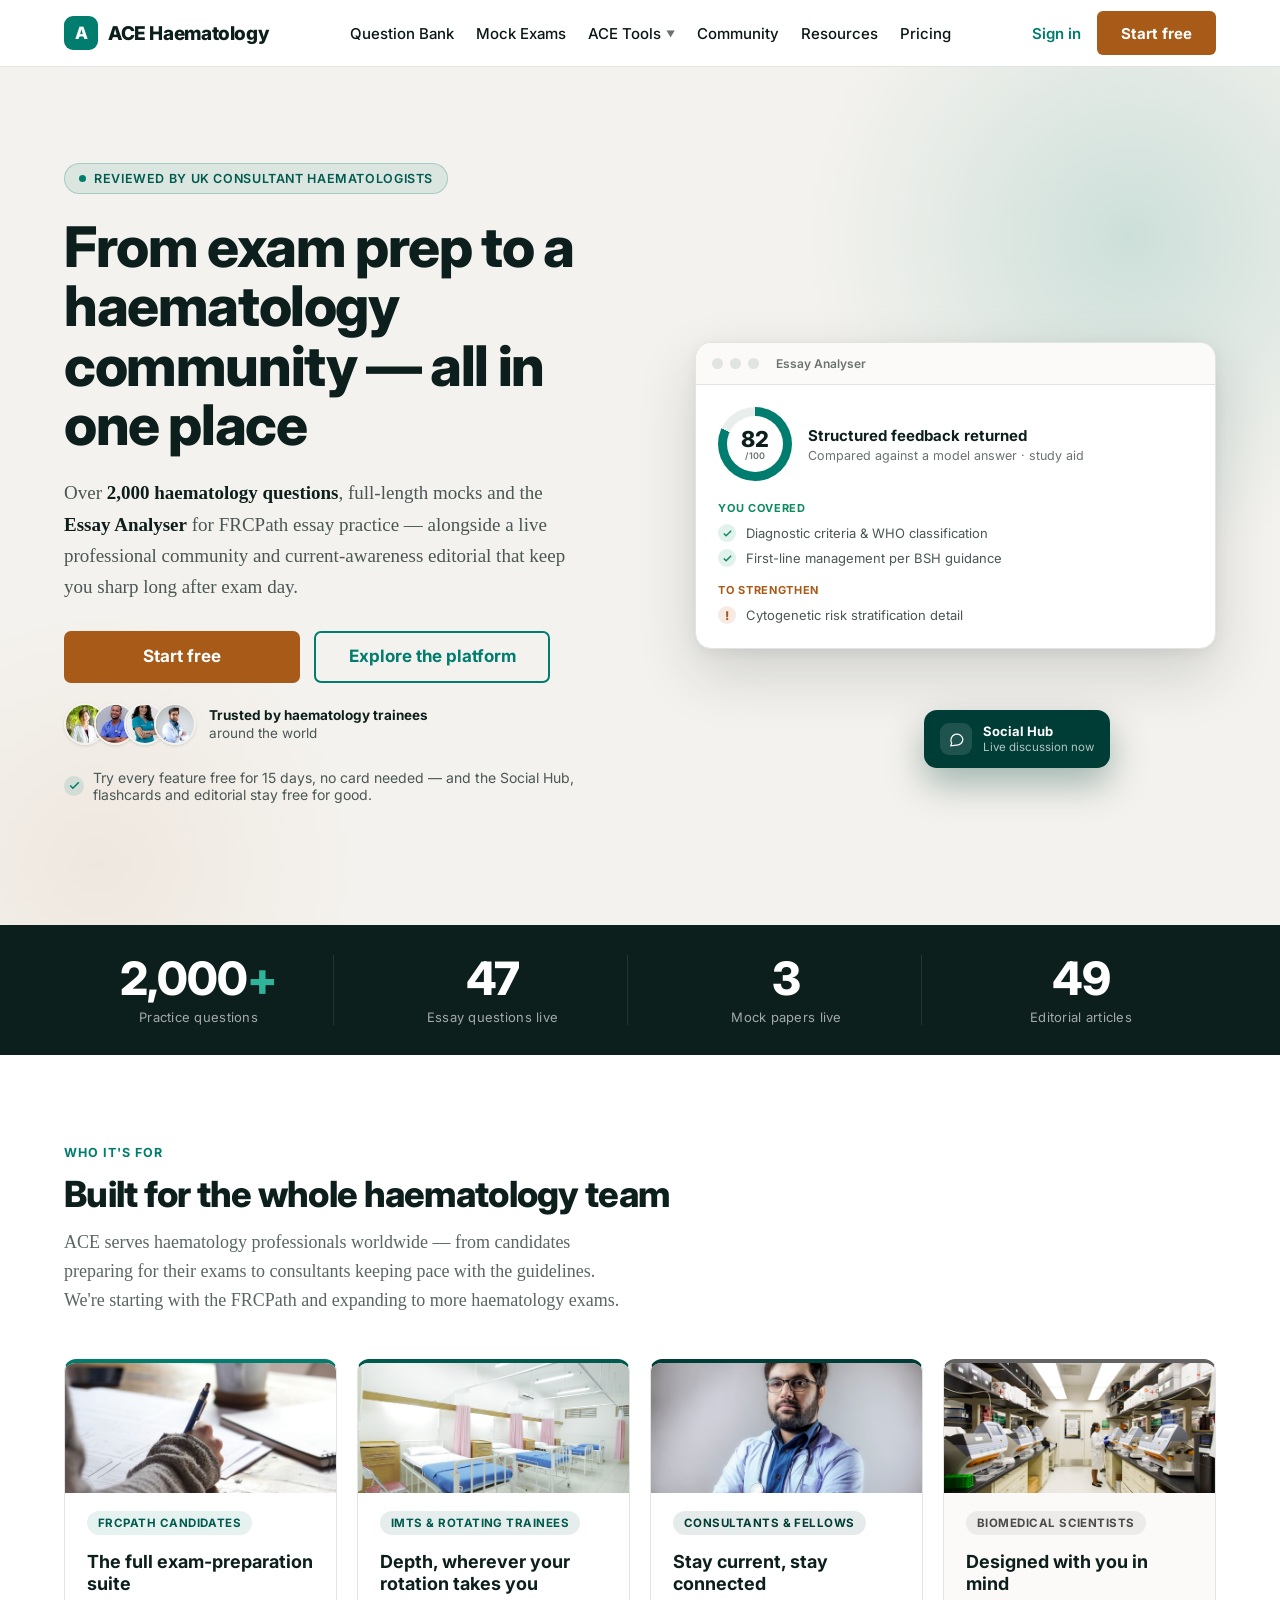
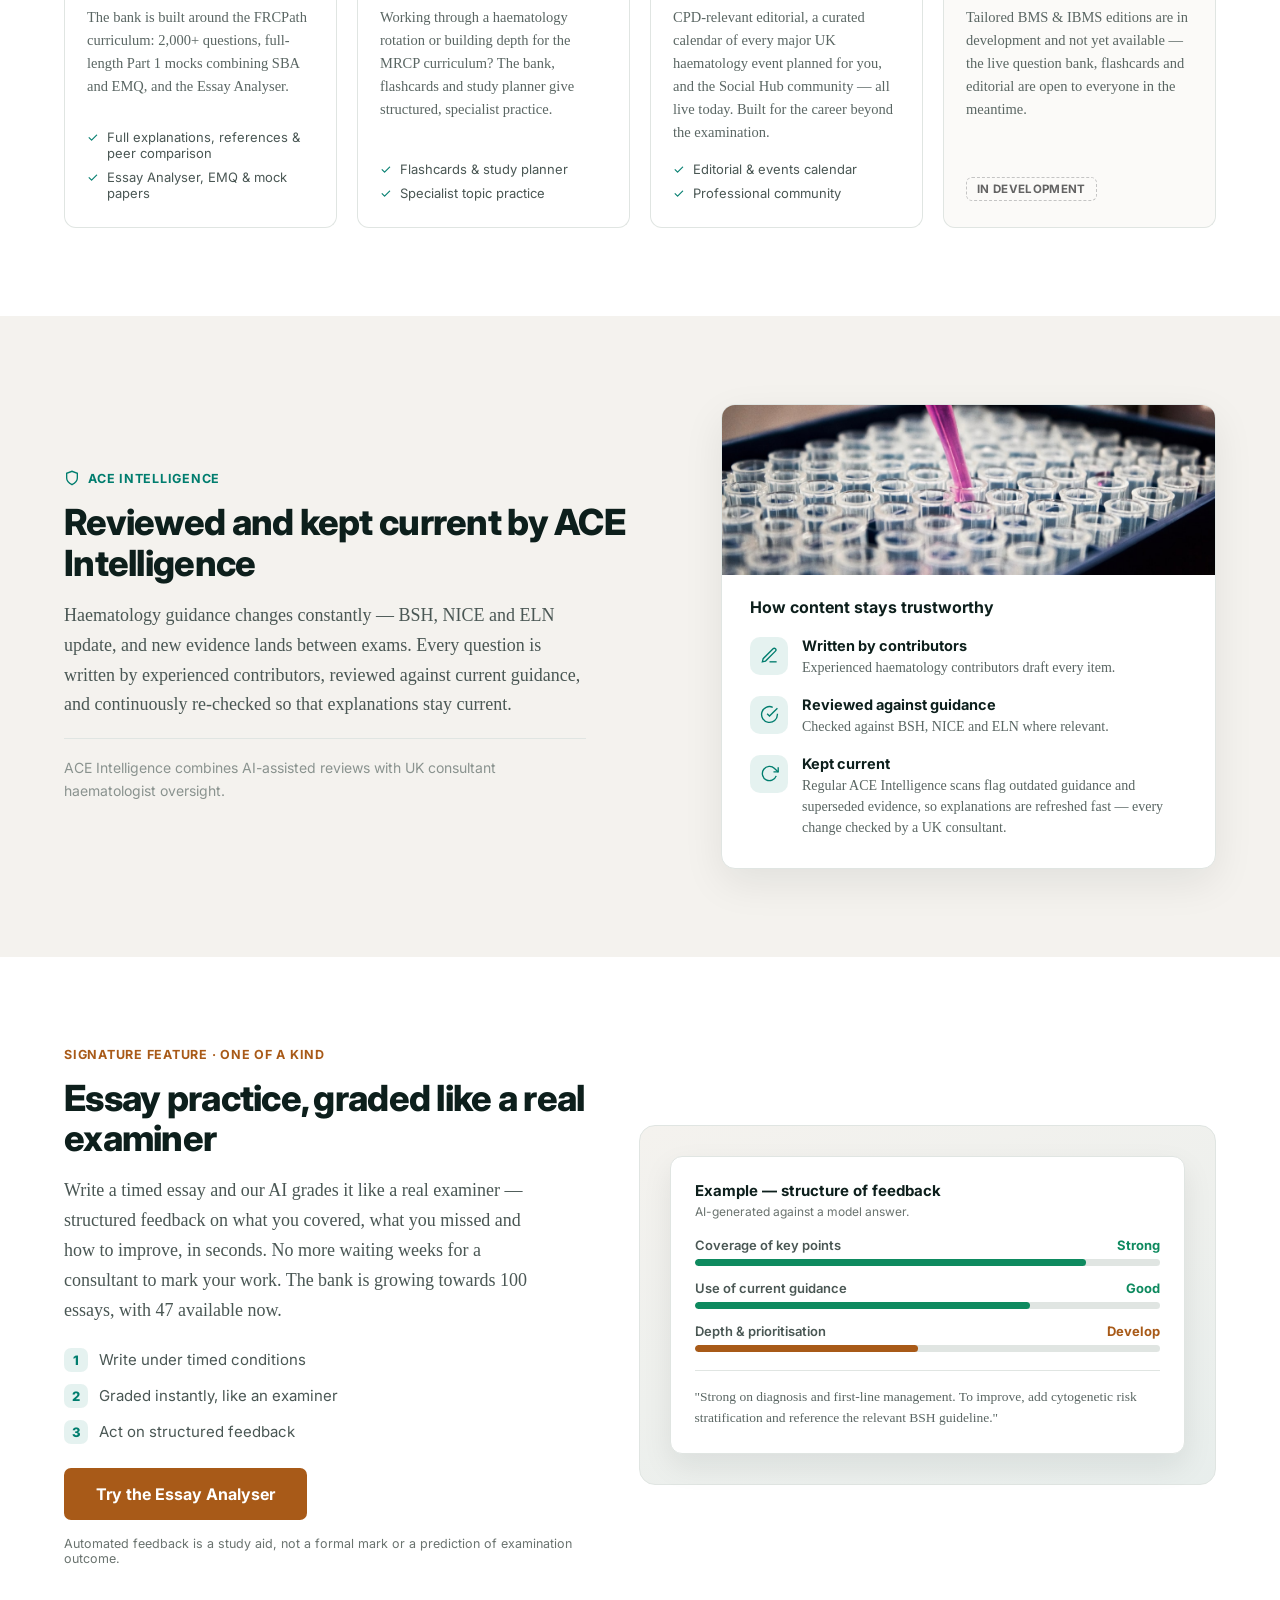
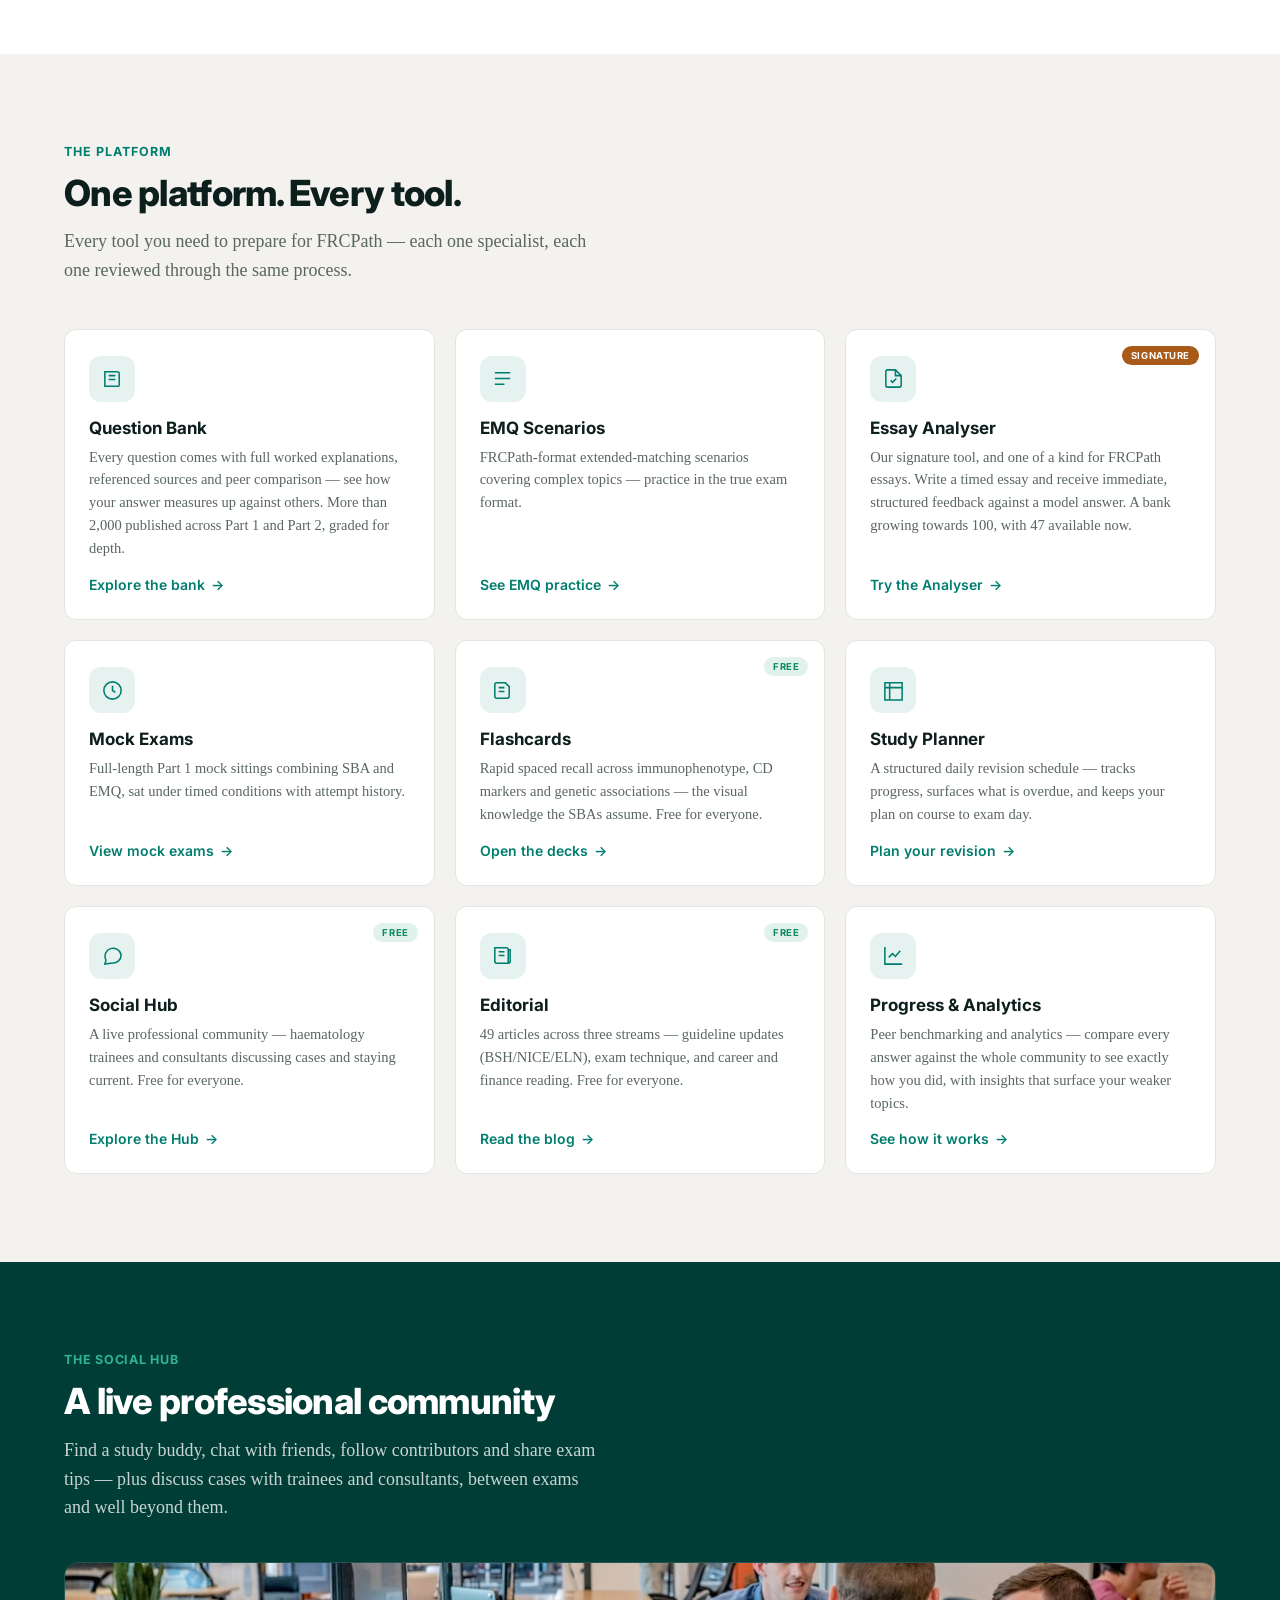
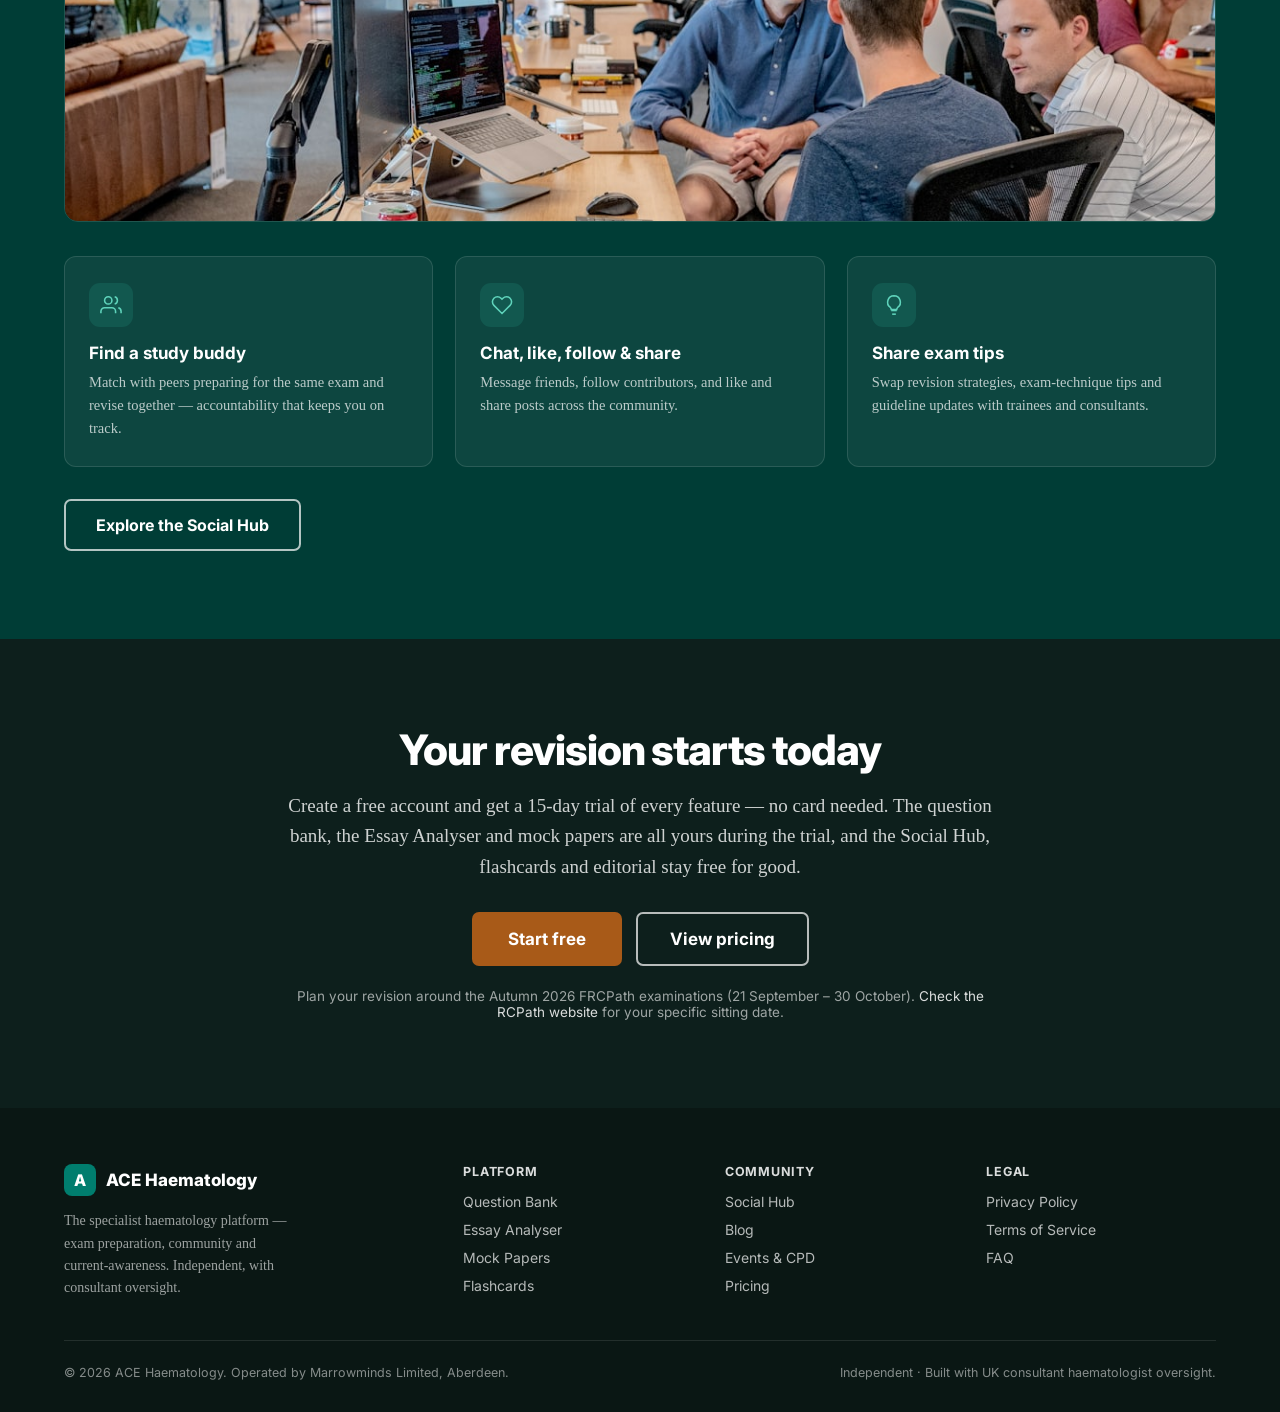
==== commit 3a69a82a: "fix: add CSS variables to homepage root, fix theme switching to use URL params, and update homepage " ====
--- a/homepage.html
+++ b/homepage.html
@@ -16,10 +16,24 @@
   a:hover { color: var(--color-primary); }
 </style>
 <style>
-  :root { color-scheme: light; }
+  :root {
+    color-scheme: light;
+    --color-primary: #007D6E; --color-primary-hover: #005A4E; --color-primary-active: #003D36;
+    --color-primary-light: #2FB39B; --color-primary-lighter: #5FD3BB;
+    --color-primary-rgb: 0,125,110; --color-primary-hover-rgb: 0,90,78; --color-primary-active-rgb: 0,61,54;
+    --color-primary-light-rgb: 47,179,155; --color-primary-lighter-rgb: 95,211,187;
+    --color-accent: #A85A18; --color-accent-rgb: 168,90,24;
+    --color-bg: #F4F2EE; --color-bg-rgb: 244,242,238; --color-bg-subtle: #FBFAF8;
+    --color-surface: #FFFFFF; --color-surface-rgb: 255,255,255;
+    --color-surface-border: #E0E5E2; --color-surface-border-rgb: 224,229,226; --color-surface-subtle: #E8EEEC;
+    --color-text: #0D1F1C; --color-text-rgb: 13,31,28; --color-text-heading: #0A1714;
+    --color-text-body: #4A5754; --color-text-muted: #5A6663; --color-text-faint: #6A736F; --color-text-lighter: #8A938F;
+    --color-success: #0E8A5F; --color-success-rgb: 14,138,95;
+    --color-neutral: #636363; --color-neutral-rgb: 99,99,99; --color-neutral-dark: #4A4A4A; --color-neutral-light: #C4C4C4;
+  }
 </style>
 <script>
-const THEMES = [{"id": "theme-1", "name": "Teal & Amber", "description": "Warm neutrals with teal primary and amber accent. The original clinical palette.", "colors": {"primary": "var(--color-primary)", "primaryHover": "var(--color-primary-hover)", "primaryActive": "var(--color-primary-active)", "primaryLight": "var(--color-primary-light)", "primaryLighter": "var(--color-primary-lighter)", "accent": "var(--color-accent)", "accentHover": "var(--color-accent-hover)", "accentActive": "var(--color-accent-active)", "bg": "var(--color-bg)", "bgSubtle": "var(--color-bg-subtle)", "surface": "var(--color-surface)FFF", "surfaceBorder": "var(--color-surface-border)", "surfaceSubtle": "var(--color-surface-subtle)", "text": "var(--color-text)", "textHeading": "var(--color-text-heading)", "textBody": "var(--color-text-body)", "textMuted": "var(--color-text-muted)", "textFaint": "var(--color-text-lighter)", "textLighter": "var(--color-text-faint)", "successBg": "#E8F5F2", "successBorder": "#C7E7DF", "warningBg": "#FDF4EC", "warningBorder": "#F5E0C9", "errorBg": "#F7F0F4", "errorBorder": "#E8D5DF", "errorIcon": "#7A2E4A", "info": "#1F3A5F", "infoBg": "#F0F4F9", "infoBorder": "#D6E2F0"}}, {"id": "theme-2", "name": "Clinical Blue & Coral", "description": "Cool grey backgrounds with royal blue primary and coral accent for warnings.", "colors": {"primary": "#1B5E9C", "primaryHover": "#154A7A", "primaryActive": "#0E3A60", "primaryLight": "#4A8FB8", "primaryLighter": "#7AB5D8", "accent": "#D9534F", "accentHover": "#C94541", "accentActive": "#A83A37", "bg": "#EEF1F4", "bgSubtle": "#F7F8FB", "surface": "var(--color-surface)FFF", "surfaceBorder": "#D5D8E0", "surfaceSubtle": "#E2E5EC", "text": "#0E1F2E", "textHeading": "#0A1520", "textBody": "#3E5566", "textMuted": "#52677A", "textFaint": "#62768A", "textLighter": "#8A9AAB", "successBg": "#E8EFF4", "successBorder": "#C3D5E8", "warningBg": "#FCEEEA", "warningBorder": "#F0CFC8", "errorBg": "#F0EAF2", "errorBorder": "#D8D0E0", "errorIcon": "#8B2E3A", "info": "#2C5F8A", "infoBg": "#E8EFF7", "infoBorder": "#C3D5E8"}}, {"id": "theme-3", "name": "Plum & Sage", "description": "Soft lilac backgrounds with plum primary and sage green accent. Distinctive and calming.", "colors": {"primary": "#6B3A7A", "primaryHover": "#522C5E", "primaryActive": "#3D2047", "primaryLight": "#9D6BAA", "primaryLighter": "#B88FC5", "accent": "#5C8A4F", "accentHover": "#4A7A3D", "accentActive": "#3A6A2D", "bg": "#F3EFF4", "bgSubtle": "#F8F5FA", "surface": "var(--color-surface)FFF", "surfaceBorder": "#D8D0DC", "surfaceSubtle": "#E2DCE8", "text": "#1F1024", "textHeading": "#1A0E1E", "textBody": "#4A3D52", "textMuted": "#5A4D63", "textFaint": "#6A5C72", "textLighter": "#8A7B92", "successBg": "#E8DFF0", "successBorder": "#D0C0DC", "warningBg": "#F0EDE0", "warningBorder": "#DCE8C8", "errorBg": "#EDEAF2", "errorBorder": "#D8D0E0", "errorIcon": "#5C2237", "info": "#4A2D6B", "infoBg": "#EDE8F2", "infoBorder": "#D0C5E0"}}, {"id": "theme-4", "name": "Forest & Gold", "description": "Natural green primary with warm gold accent on a fresh sage background. Grounded and organic.", "colors": {"primary": "#2D6A4F", "primaryHover": "#1B5037", "primaryActive": "#0F3A24", "primaryLight": "#4A9A6A", "primaryLighter": "#6BB888", "accent": "#C9962A", "accentHover": "#B07602", "accentActive": "#966400", "bg": "#F2F5F1", "bgSubtle": "#F7FAF5", "surface": "var(--color-surface)FFF", "surfaceBorder": "#C8DCC8", "surfaceSubtle": "#DCE8DC", "text": "#0F1F15", "textHeading": "#0A1A10", "textBody": "#3A5A42", "textMuted": "#4A6A52", "textFaint": "#5A7A62", "textLighter": "#8AA898", "successBg": "#E0F0E0", "successBorder": "#C0D8C0", "warningBg": "#F5EDE0", "warningBorder": "#E8D8B8", "errorBg": "#EDEEE2", "errorBorder": "#D0D8C8", "errorIcon": "#5C3A22", "info": "#1A4A5F", "infoBg": "#E8F0EC", "infoBorder": "#C5D8CE"}}, {"id": "theme-5", "name": "Crimson & Slate", "description": "Bold crimson primary with cool slate accent on a soft warm grey background. Urgent and authoritative.", "colors": {"primary": "#B91C1C", "primaryHover": "#991B1B", "primaryActive": "#7F1D1D", "primaryLight": "#D94A4A", "primaryLighter": "#E87070", "accent": "#475569", "accentHover": "#334155", "accentActive": "#1E293B", "bg": "#F5F3F4", "bgSubtle": "#FAF8F9", "surface": "var(--color-surface)FFF", "surfaceBorder": "#D8D0D0", "surfaceSubtle": "#E2DCDC", "text": "#1F1212", "textHeading": "#1A0E0E", "textBody": "#4A3A3A", "textMuted": "#5A4A4A", "textFaint": "#6A5A5A", "textLighter": "#8A7A7A", "successBg": "#F0E0E0", "successBorder": "#D8C0C0", "warningBg": "#F0E8E8", "warningBorder": "#D8D0D8", "errorBg": "#EDE8E8", "errorBorder": "#D8C8C8", "errorIcon": "#5C2222", "info": "#3A2A4A", "infoBg": "#F0EBF2", "infoBorder": "#D8CDE0"}}, {"id": "theme-6", "name": "Midnight Indigo & Burnt Orange", "description": "Deep indigo primary with burnt orange accent on a cool lavender background. Authoritative and warm.", "colors": {"primary": "#312E81", "primaryHover": "#26245E", "primaryActive": "#1A1860", "primaryLight": "#5B5BAE", "primaryLighter": "#8080CC", "accent": "#C2410C", "accentHover": "#9A3408", "accentActive": "#7A2806", "bg": "#F0F0F8", "bgSubtle": "#F5F5FA", "surface": "var(--color-surface)FFF", "surfaceBorder": "#D5D5E5", "surfaceSubtle": "#DCE0EC", "text": "#12122E", "textHeading": "#0E0E22", "textBody": "#3E3E5E", "textMuted": "#4E4E6E", "textFaint": "#5E5E7E", "textLighter": "#8A8AAB", "successBg": "#E0E0F0", "successBorder": "#C0C0E0", "warningBg": "#F0E8E0", "warningBorder": "#D8C8B8", "errorBg": "#EDE8F0", "errorBorder": "#D0D0E0", "errorIcon": "#4A2E5E", "info": "#1E2A5F", "infoBg": "#E8E8F5", "infoBorder": "#C8C8E8"}}, {"id": "theme-7", "name": "Rose & Teal", "description": "Vibrant rose primary with deep teal accent on a soft pink background. Bold and compassionate.", "colors": {"primary": "#BE185D", "primaryHover": "#9D174B", "primaryActive": "#831843", "primaryLight": "#D94A8A", "primaryLighter": "#E870A8", "accent": "#0F766E", "accentHover": "#0A5A54", "accentActive": "#064A44", "bg": "#FBF1F5", "bgSubtle": "#FDF6F9", "surface": "var(--color-surface)FFF", "surfaceBorder": "#D8C8D2", "surfaceSubtle": "#ECDCE4", "text": "#1F0F16", "textHeading": "#1A0C12", "textBody": "#4A2D3A", "textMuted": "#5A3D4A", "textFaint": "#6A4A58", "textLighter": "#8A6A78", "successBg": "#F0DCE6", "successBorder": "#D8B8C8", "warningBg": "#F0E8E0", "warningBorder": "#C8E0D8", "errorBg": "#EDE0E8", "errorBorder": "#D8C0D0", "errorIcon": "#831843", "info": "#3A1A4A", "infoBg": "#F5E8F0", "infoBorder": "#E0C8D8"}}, {"id": "theme-8", "name": "Ocean & Gold", "description": "Cyan ocean primary with warm gold accent on a cool icy background. Fresh and authoritative.", "colors": {"primary": "#0E7490", "primaryHover": "#0E5A78", "primaryActive": "#0A4A62", "primaryLight": "#22D3EE", "primaryLighter": "#67E8F9", "accent": "#CA8A04", "accentHover": "#B07602", "accentActive": "#966400", "bg": "#EFF7FA", "bgSubtle": "#F2F9FB", "surface": "var(--color-surface)FFF", "surfaceBorder": "#C8DDE6", "surfaceSubtle": "#DCEAF0", "text": "#0A1F2E", "textHeading": "#06141E", "textBody": "#3A5A6A", "textMuted": "#4A6A7A", "textFaint": "#5A7A8A", "textLighter": "#8AAAB8", "successBg": "#D0EBF5", "successBorder": "#A8D0E6", "warningBg": "#F5EDE0", "warningBorder": "#E8D8B8", "errorBg": "#F0EAF2", "errorBorder": "#D8D0E0", "errorIcon": "#5A2E6A", "info": "#1A3A5A", "infoBg": "#E8F2F8", "infoBorder": "#C0D8E8"}}, {"id": "theme-9", "name": "Slate & Emerald", "description": "Dark slate primary with vibrant emerald accent on a cool grey background. Professional and modern.", "colors": {"primary": "#334155", "primaryHover": "#1E293B", "primaryActive": "#0F172A", "primaryLight": "#10B981", "primaryLighter": "#34D399", "accent": "#059669", "accentHover": "#047857", "accentActive": "#03624A", "bg": "#F4F5F8", "bgSubtle": "#F7F8FB", "surface": "var(--color-surface)FFF", "surfaceBorder": "#D5D8E0", "surfaceSubtle": "#E2E5EC", "text": "#1A1F2E", "textHeading": "#10141E", "textBody": "#3A4A5A", "textMuted": "#4A5A6A", "textFaint": "#5A6A7A", "textLighter": "#8A9AAB", "successBg": "#E2E5EC", "successBorder": "#C0C5D2", "warningBg": "#E8F0EC", "warningBorder": "#D0E0D8", "errorBg": "#EDEEF2", "errorBorder": "#D8D0E0", "errorIcon": "#5A2E4A", "info": "#2A3A5A", "infoBg": "#EDEEF2", "infoBorder": "#D0D4DE"}}];
+const THEMES = [{"id": "theme-1", "name": "Teal & Amber", "description": "Warm neutrals with teal primary and amber accent. The original clinical palette.", "colors": {"primary": "#007D6E", "primaryHover": "#005A4E", "primaryActive": "#003D36", "primaryLight": "#2FB39B", "primaryLighter": "#5FD3BB", "accent": "#A85A18", "accentHover": "#8F4C14", "accentActive": "#7A3F10", "bg": "#F4F2EE", "bgSubtle": "#FBFAF8", "surface": "#FFFFFF", "surfaceBorder": "#E0E5E2", "surfaceSubtle": "#E8EEEC", "text": "#0D1F1C", "textHeading": "#0A1714", "textBody": "#4A5754", "textMuted": "#5A6663", "textFaint": "#6A736F", "textLighter": "#8A938F", "successBg": "#E8F5F2", "successBorder": "#C7E7DF", "warningBg": "#FDF4EC", "warningBorder": "#F5E0C9", "errorBg": "#F7F0F4", "errorBorder": "#E8D5DF", "errorIcon": "#7A2E4A", "info": "#1F3A5F", "infoBg": "#F0F4F9", "infoBorder": "#D6E2F0"}}, {"id": "theme-2", "name": "Clinical Blue & Coral", "description": "Cool grey backgrounds with royal blue primary and coral accent for warnings.", "colors": {"primary": "#1B5E9C", "primaryHover": "#154A7A", "primaryActive": "#0E3A60", "primaryLight": "#4A8FB8", "primaryLighter": "#7AB5D8", "accent": "#D9534F", "accentHover": "#C94541", "accentActive": "#A83A37", "bg": "#EEF1F4", "bgSubtle": "#F7F8FB", "surface": "#FFFFFF", "surfaceBorder": "#D5D8E0", "surfaceSubtle": "#E2E5EC", "text": "#0E1F2E", "textHeading": "#0A1520", "textBody": "#3E5566", "textMuted": "#52677A", "textFaint": "#62768A", "textLighter": "#8A9AAB", "successBg": "#E8EFF4", "successBorder": "#C3D5E8", "warningBg": "#FCEEEA", "warningBorder": "#F0CFC8", "errorBg": "#F0EAF2", "errorBorder": "#D8D0E0", "errorIcon": "#8B2E3A", "info": "#2C5F8A", "infoBg": "#E8EFF7", "infoBorder": "#C3D5E8"}}, {"id": "theme-3", "name": "Plum & Sage", "description": "Soft lilac backgrounds with plum primary and sage green accent. Distinctive and calming.", "colors": {"primary": "#6B3A7A", "primaryHover": "#522C5E", "primaryActive": "#3D2047", "primaryLight": "#9D6BAA", "primaryLighter": "#B88FC5", "accent": "#5C8A4F", "accentHover": "#4A7A3D", "accentActive": "#3A6A2D", "bg": "#F3EFF4", "bgSubtle": "#F8F5FA", "surface": "#FFFFFF", "surfaceBorder": "#D8D0DC", "surfaceSubtle": "#E2DCE8", "text": "#1F1024", "textHeading": "#1A0E1E", "textBody": "#4A3D52", "textMuted": "#5A4D63", "textFaint": "#6A5C72", "textLighter": "#8A7B92", "successBg": "#E8DFF0", "successBorder": "#D0C0DC", "warningBg": "#F0EDE0", "warningBorder": "#DCE8C8", "errorBg": "#EDEAF2", "errorBorder": "#D8D0E0", "errorIcon": "#5C2237", "info": "#4A2D6B", "infoBg": "#EDE8F2", "infoBorder": "#D0C5E0"}}, {"id": "theme-4", "name": "Forest & Gold", "description": "Natural green primary with warm gold accent on a fresh sage background. Grounded and organic.", "colors": {"primary": "#2D6A4F", "primaryHover": "#1B5037", "primaryActive": "#0F3A24", "primaryLight": "#4A9A6A", "primaryLighter": "#6BB888", "accent": "#C9962A", "accentHover": "#B07602", "accentActive": "#966400", "bg": "#F2F5F1", "bgSubtle": "#F7FAF5", "surface": "#FFFFFF", "surfaceBorder": "#C8DCC8", "surfaceSubtle": "#DCE8DC", "text": "#0F1F15", "textHeading": "#0A1A10", "textBody": "#3A5A42", "textMuted": "#4A6A52", "textFaint": "#5A7A62", "textLighter": "#8AA898", "successBg": "#E0F0E0", "successBorder": "#C0D8C0", "warningBg": "#F5EDE0", "warningBorder": "#E8D8B8", "errorBg": "#EDEEE2", "errorBorder": "#D0D8C8", "errorIcon": "#5C3A22", "info": "#1A4A5F", "infoBg": "#E8F0EC", "infoBorder": "#C5D8CE"}}, {"id": "theme-5", "name": "Crimson & Slate", "description": "Bold crimson primary with cool slate accent on a soft warm grey background. Urgent and authoritative.", "colors": {"primary": "#B91C1C", "primaryHover": "#991B1B", "primaryActive": "#7F1D1D", "primaryLight": "#D94A4A", "primaryLighter": "#E87070", "accent": "#475569", "accentHover": "#334155", "accentActive": "#1E293B", "bg": "#F5F3F4", "bgSubtle": "#FAF8F9", "surface": "#FFFFFF", "surfaceBorder": "#D8D0D0", "surfaceSubtle": "#E2DCDC", "text": "#1F1212", "textHeading": "#1A0E0E", "textBody": "#4A3A3A", "textMuted": "#5A4A4A", "textFaint": "#6A5A5A", "textLighter": "#8A7A7A", "successBg": "#F0E0E0", "successBorder": "#D8C0C0", "warningBg": "#F0E8E8", "warningBorder": "#D8D0D8", "errorBg": "#EDE8E8", "errorBorder": "#D8C8C8", "errorIcon": "#5C2222", "info": "#3A2A4A", "infoBg": "#F0EBF2", "infoBorder": "#D8CDE0"}}, {"id": "theme-6", "name": "Midnight Indigo & Burnt Orange", "description": "Deep indigo primary with burnt orange accent on a cool lavender background. Authoritative and warm.", "colors": {"primary": "#312E81", "primaryHover": "#26245E", "primaryActive": "#1A1860", "primaryLight": "#5B5BAE", "primaryLighter": "#8080CC", "accent": "#C2410C", "accentHover": "#9A3408", "accentActive": "#7A2806", "bg": "#F0F0F8", "bgSubtle": "#F5F5FA", "surface": "#FFFFFF", "surfaceBorder": "#D5D5E5", "surfaceSubtle": "#DCE0EC", "text": "#12122E", "textHeading": "#0E0E22", "textBody": "#3E3E5E", "textMuted": "#4E4E6E", "textFaint": "#5E5E7E", "textLighter": "#8A8AAB", "successBg": "#E0E0F0", "successBorder": "#C0C0E0", "warningBg": "#F0E8E0", "warningBorder": "#D8C8B8", "errorBg": "#EDE8F0", "errorBorder": "#D0D0E0", "errorIcon": "#4A2E5E", "info": "#1E2A5F", "infoBg": "#E8E8F5", "infoBorder": "#C8C8E8"}}, {"id": "theme-7", "name": "Rose & Teal", "description": "Vibrant rose primary with deep teal accent on a soft pink background. Bold and compassionate.", "colors": {"primary": "#BE185D", "primaryHover": "#9D174B", "primaryActive": "#831843", "primaryLight": "#D94A8A", "primaryLighter": "#E870A8", "accent": "#0F766E", "accentHover": "#0A5A54", "accentActive": "#064A44", "bg": "#FBF1F5", "bgSubtle": "#FDF6F9", "surface": "#FFFFFF", "surfaceBorder": "#D8C8D2", "surfaceSubtle": "#ECDCE4", "text": "#1F0F16", "textHeading": "#1A0C12", "textBody": "#4A2D3A", "textMuted": "#5A3D4A", "textFaint": "#6A4A58", "textLighter": "#8A6A78", "successBg": "#F0DCE6", "successBorder": "#D8B8C8", "warningBg": "#F0E8E0", "warningBorder": "#C8E0D8", "errorBg": "#EDE0E8", "errorBorder": "#D8C0D0", "errorIcon": "#831843", "info": "#3A1A4A", "infoBg": "#F5E8F0", "infoBorder": "#E0C8D8"}}, {"id": "theme-8", "name": "Ocean & Gold", "description": "Cyan ocean primary with warm gold accent on a cool icy background. Fresh and authoritative.", "colors": {"primary": "#0E7490", "primaryHover": "#0E5A78", "primaryActive": "#0A4A62", "primaryLight": "#22D3EE", "primaryLighter": "#67E8F9", "accent": "#CA8A04", "accentHover": "#B07602", "accentActive": "#966400", "bg": "#EFF7FA", "bgSubtle": "#F2F9FB", "surface": "#FFFFFF", "surfaceBorder": "#C8DDE6", "surfaceSubtle": "#DCEAF0", "text": "#0A1F2E", "textHeading": "#06141E", "textBody": "#3A5A6A", "textMuted": "#4A6A7A", "textFaint": "#5A7A8A", "textLighter": "#8AAAB8", "successBg": "#D0EBF5", "successBorder": "#A8D0E6", "warningBg": "#F5EDE0", "warningBorder": "#E8D8B8", "errorBg": "#F0EAF2", "errorBorder": "#D8D0E0", "errorIcon": "#5A2E6A", "info": "#1A3A5A", "infoBg": "#E8F2F8", "infoBorder": "#C0D8E8"}}, {"id": "theme-9", "name": "Slate & Emerald", "description": "Dark slate primary with vibrant emerald accent on a cool grey background. Professional and modern.", "colors": {"primary": "#334155", "primaryHover": "#1E293B", "primaryActive": "#0F172A", "primaryLight": "#10B981", "primaryLighter": "#34D399", "accent": "#059669", "accentHover": "#047857", "accentActive": "#03624A", "bg": "#F4F5F8", "bgSubtle": "#F7F8FB", "surface": "#FFFFFF", "surfaceBorder": "#D5D8E0", "surfaceSubtle": "#E2E5EC", "text": "#1A1F2E", "textHeading": "#10141E", "textBody": "#3A4A5A", "textMuted": "#4A5A6A", "textFaint": "#5A6A7A", "textLighter": "#8A9AAB", "successBg": "#E2E5EC", "successBorder": "#C0C5D2", "warningBg": "#E8F0EC", "warningBorder": "#D0E0D8", "errorBg": "#EDEEF2", "errorBorder": "#D8D0E0", "errorIcon": "#5A2E4A", "info": "#2A3A5A", "infoBg": "#EDEEF2", "infoBorder": "#D0D4DE"}}];
 
 function hexToRgb(hex) {
   const m = /^#?([a-f\d]{2})([a-f\d]{2})([a-f\d]{2})$/i.exec(hex);
@@ -59,26 +73,23 @@
   set('--color-text-faint', c.textFaint);
   set('--color-text-lighter', c.textLighter);
   // Homepage-specific fixed accent colors
-  set('--color-success', 'var(--color-success)');
+  set('--color-success', '#0E8A5F');
   set('--color-success-rgb', '14,138,95');
-  set('--color-neutral', 'var(--color-neutral)');
+  set('--color-neutral', '#636363');
   set('--color-neutral-rgb', '99,99,99');
-  set('--color-neutral-dark', 'var(--color-neutral-dark)');
-  set('--color-neutral-light', 'var(--color-neutral-light)');
+  set('--color-neutral-dark', '#4A4A4A');
+  set('--color-neutral-light', '#C4C4C4');
   root.setAttribute('data-theme', theme.id);
 }
 
 function loadTheme() {
-  const id = localStorage.getItem("ace-theme") || 'theme-1';
+  const params = new URLSearchParams(location.search);
+  const id = params.get('theme') || localStorage.getItem("ace-theme") || 'theme-1';
   const theme = THEMES.find(t => t.id === id) || THEMES[0];
   applyTheme(theme);
 }
 
-if (document.readyState === 'loading') {
-  document.addEventListener('DOMContentLoaded', loadTheme);
-} else {
-  loadTheme();
-}
+loadTheme();
 </script>
 </head>
 <body>
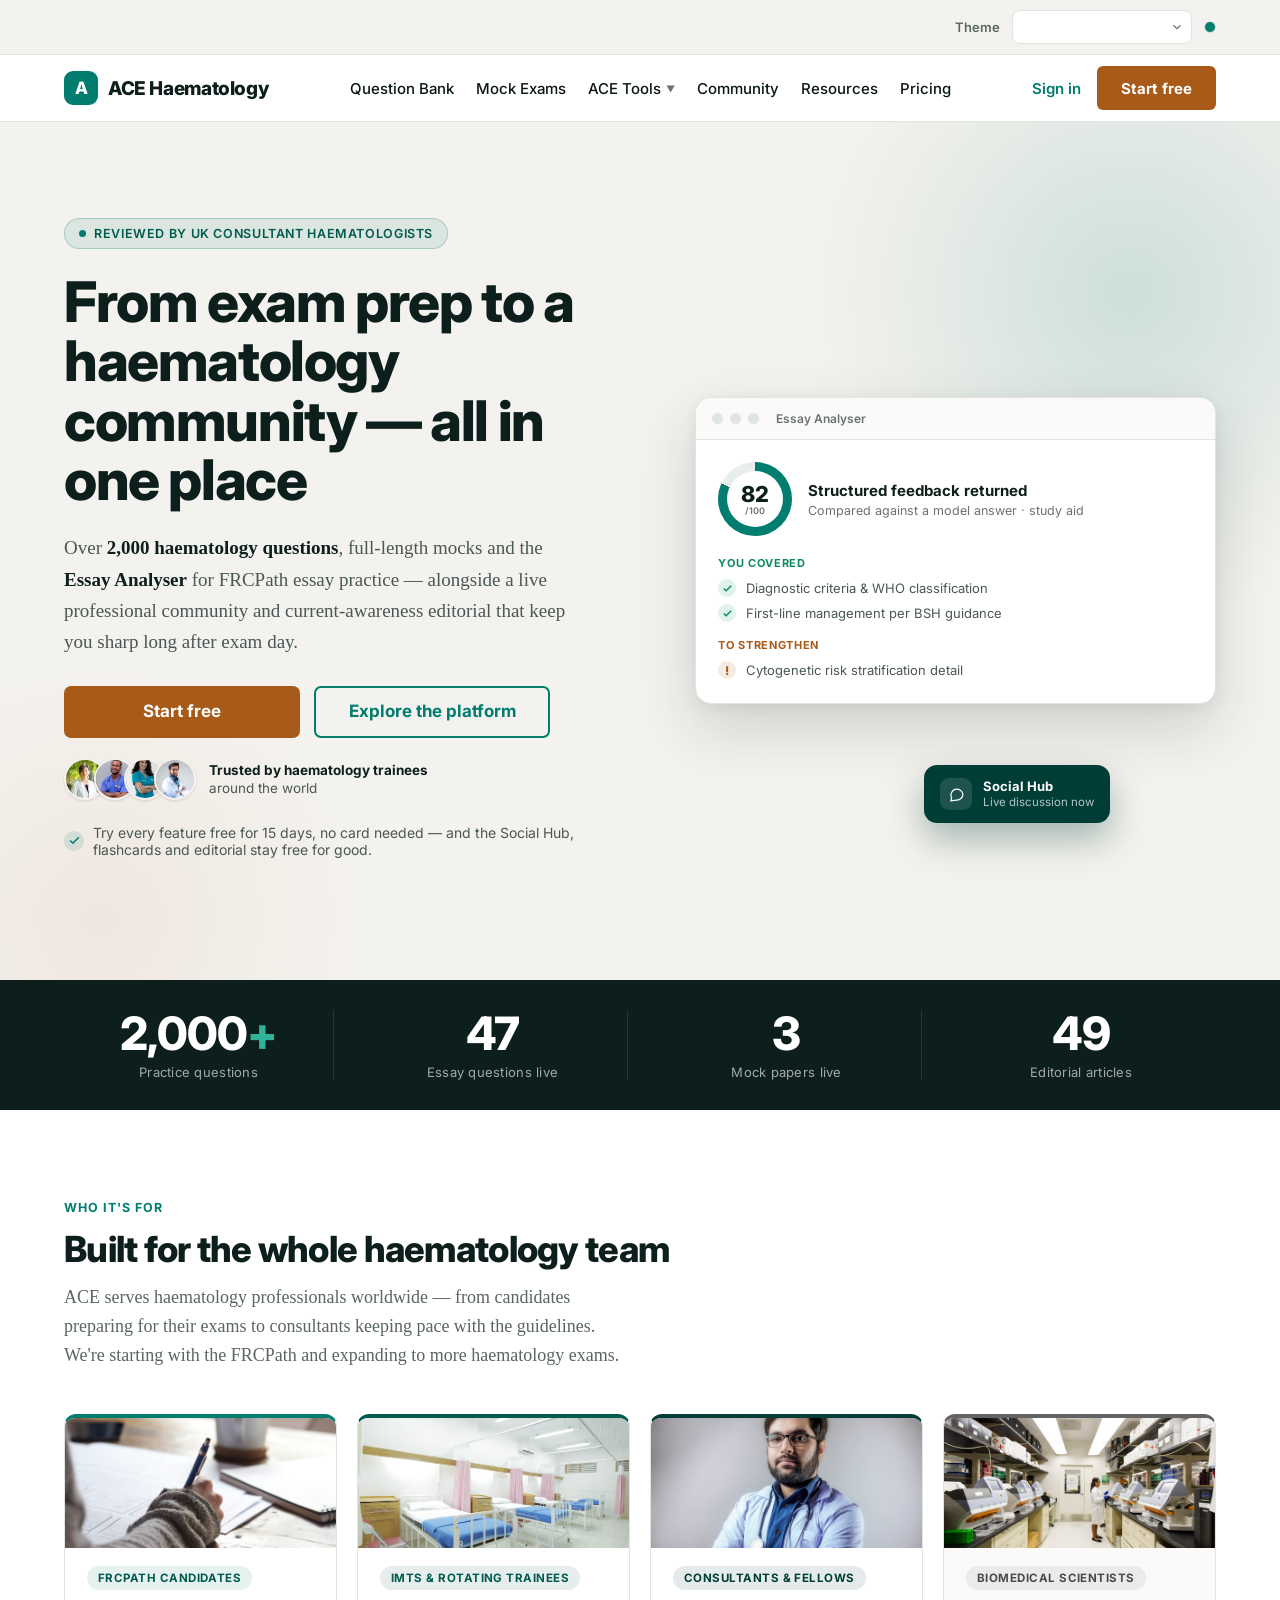
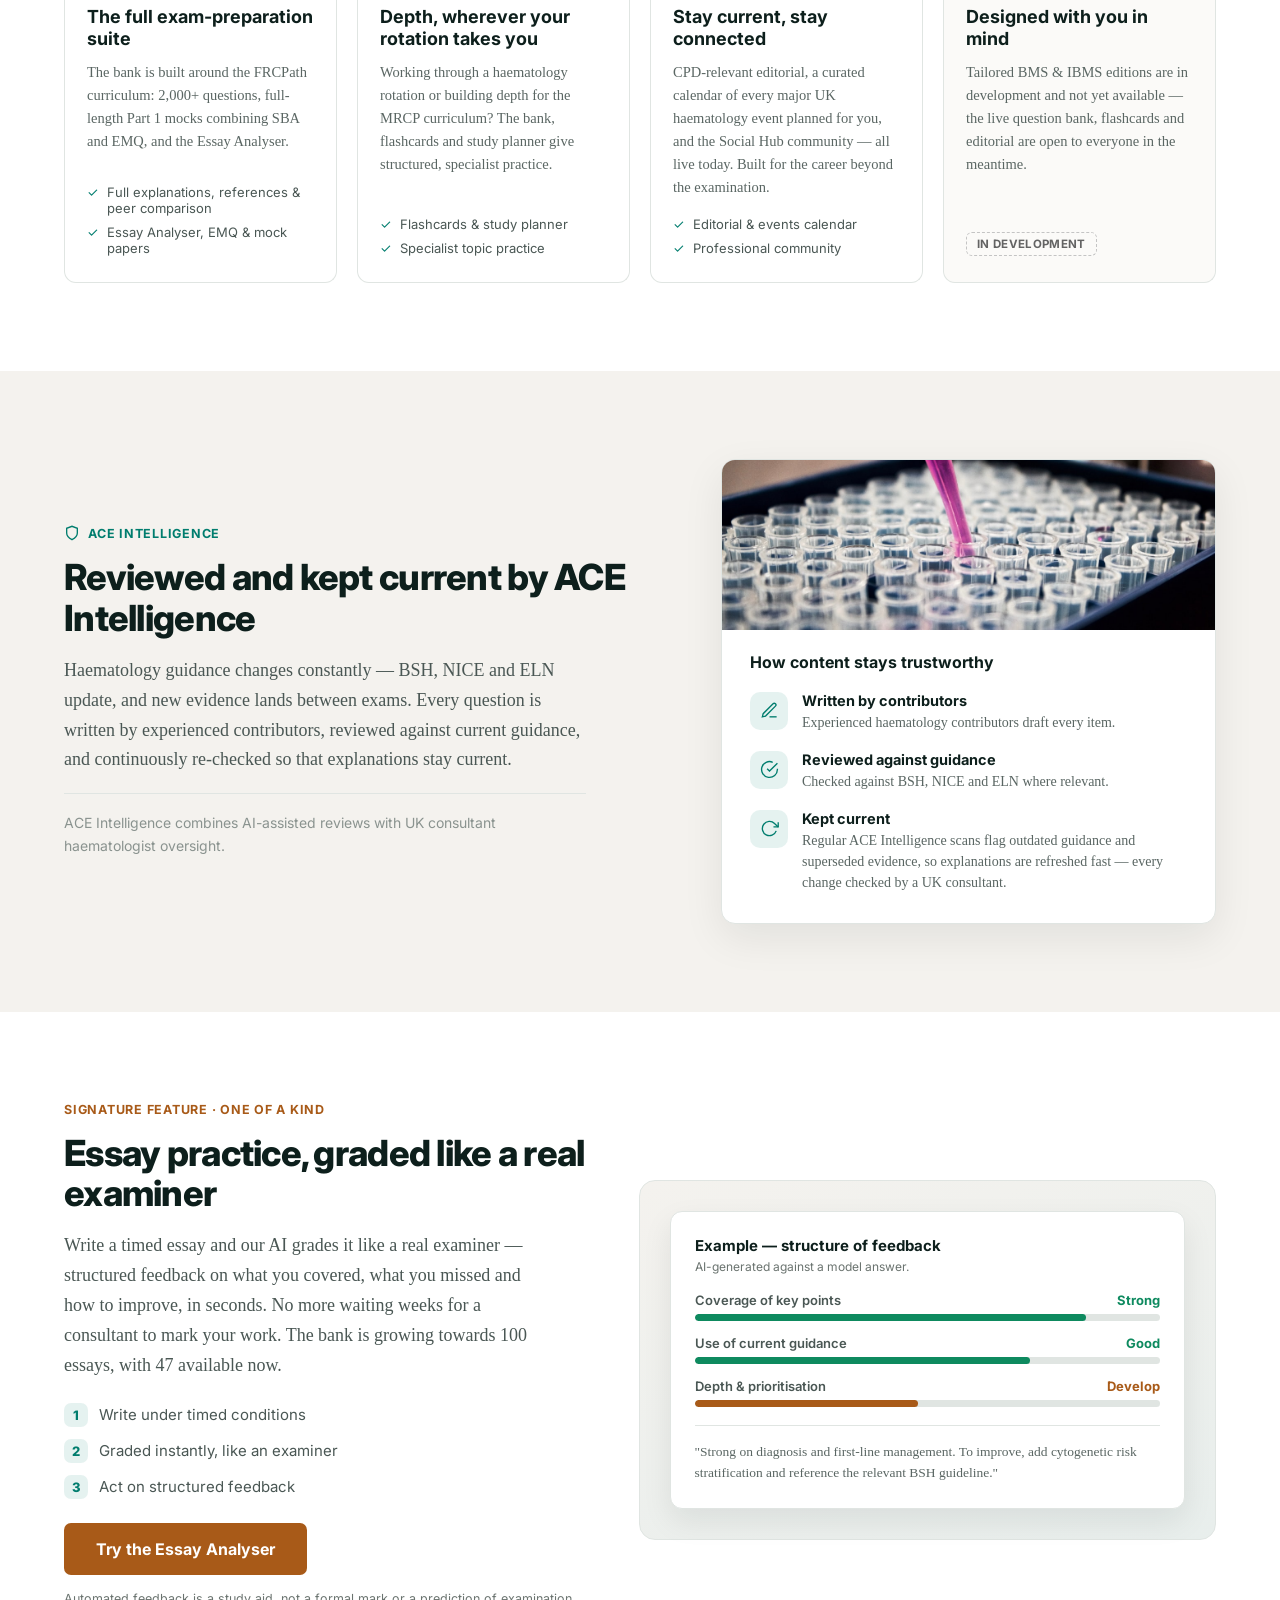
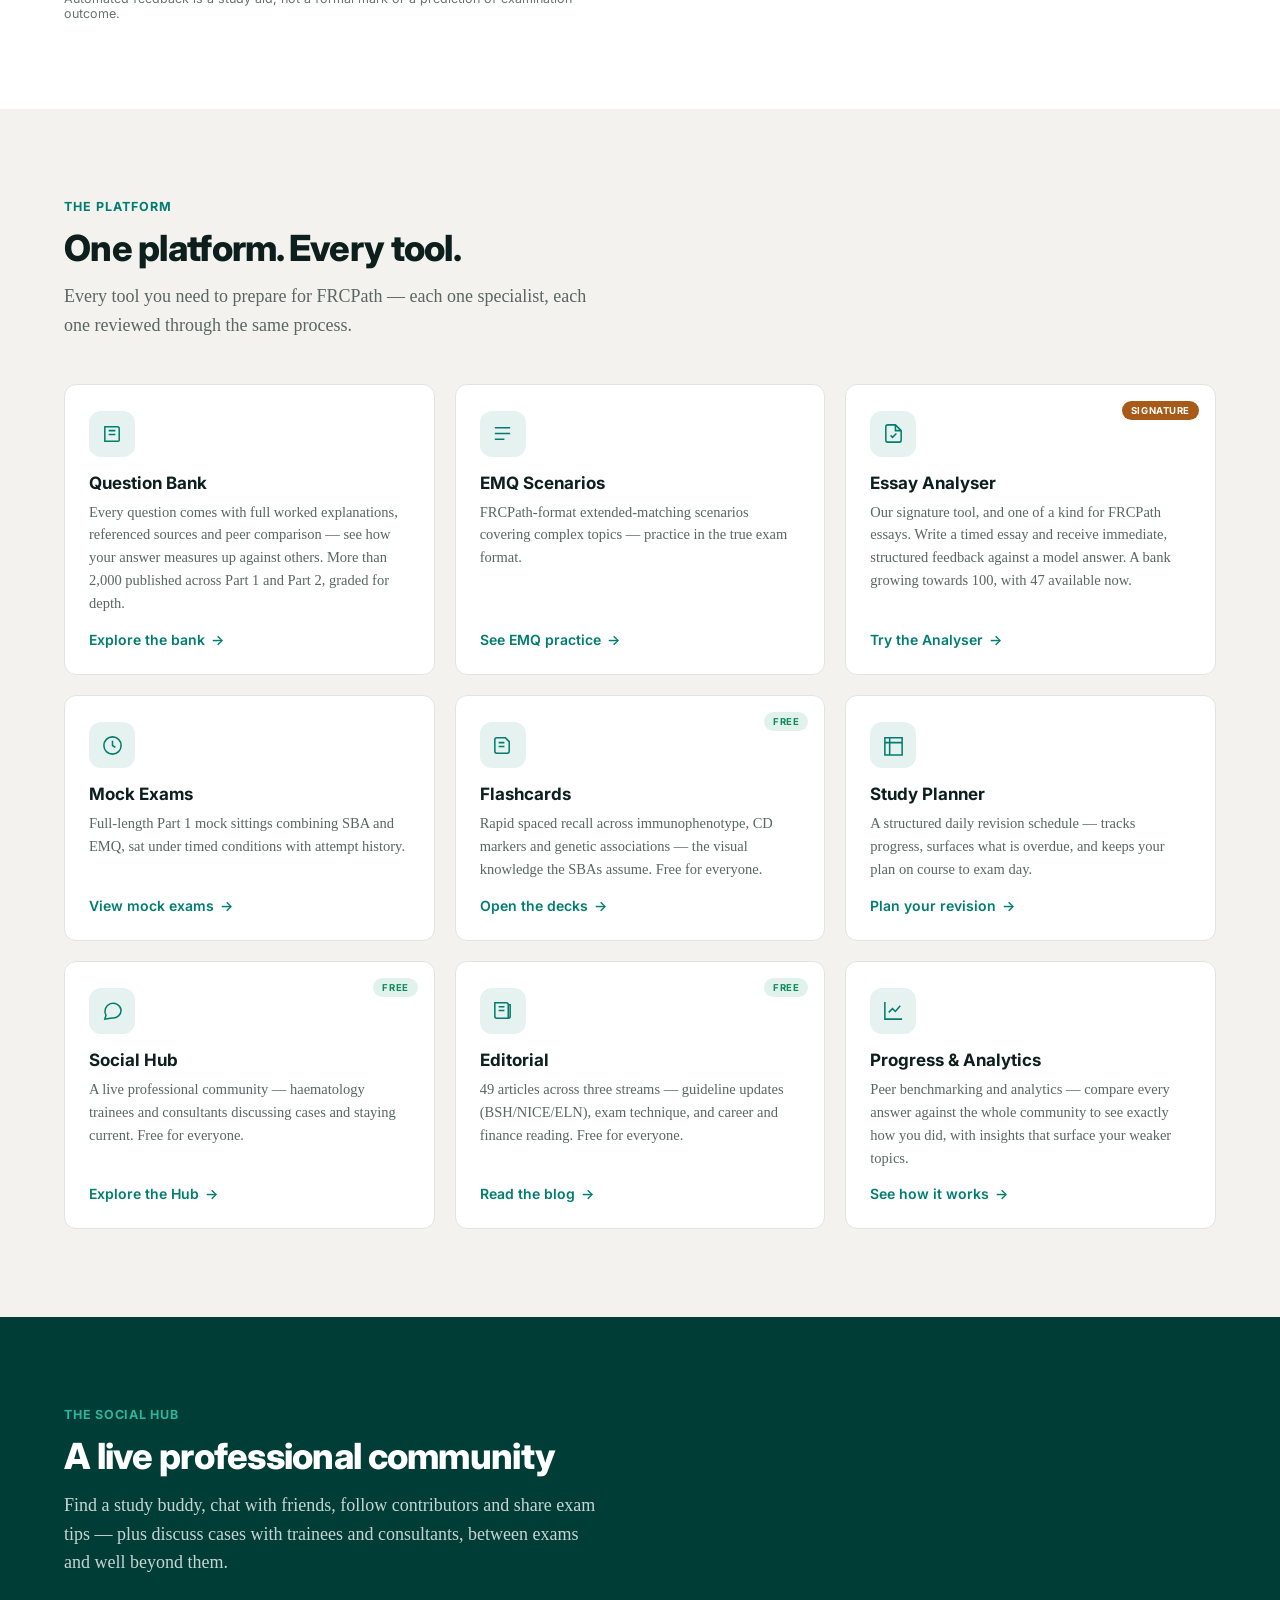
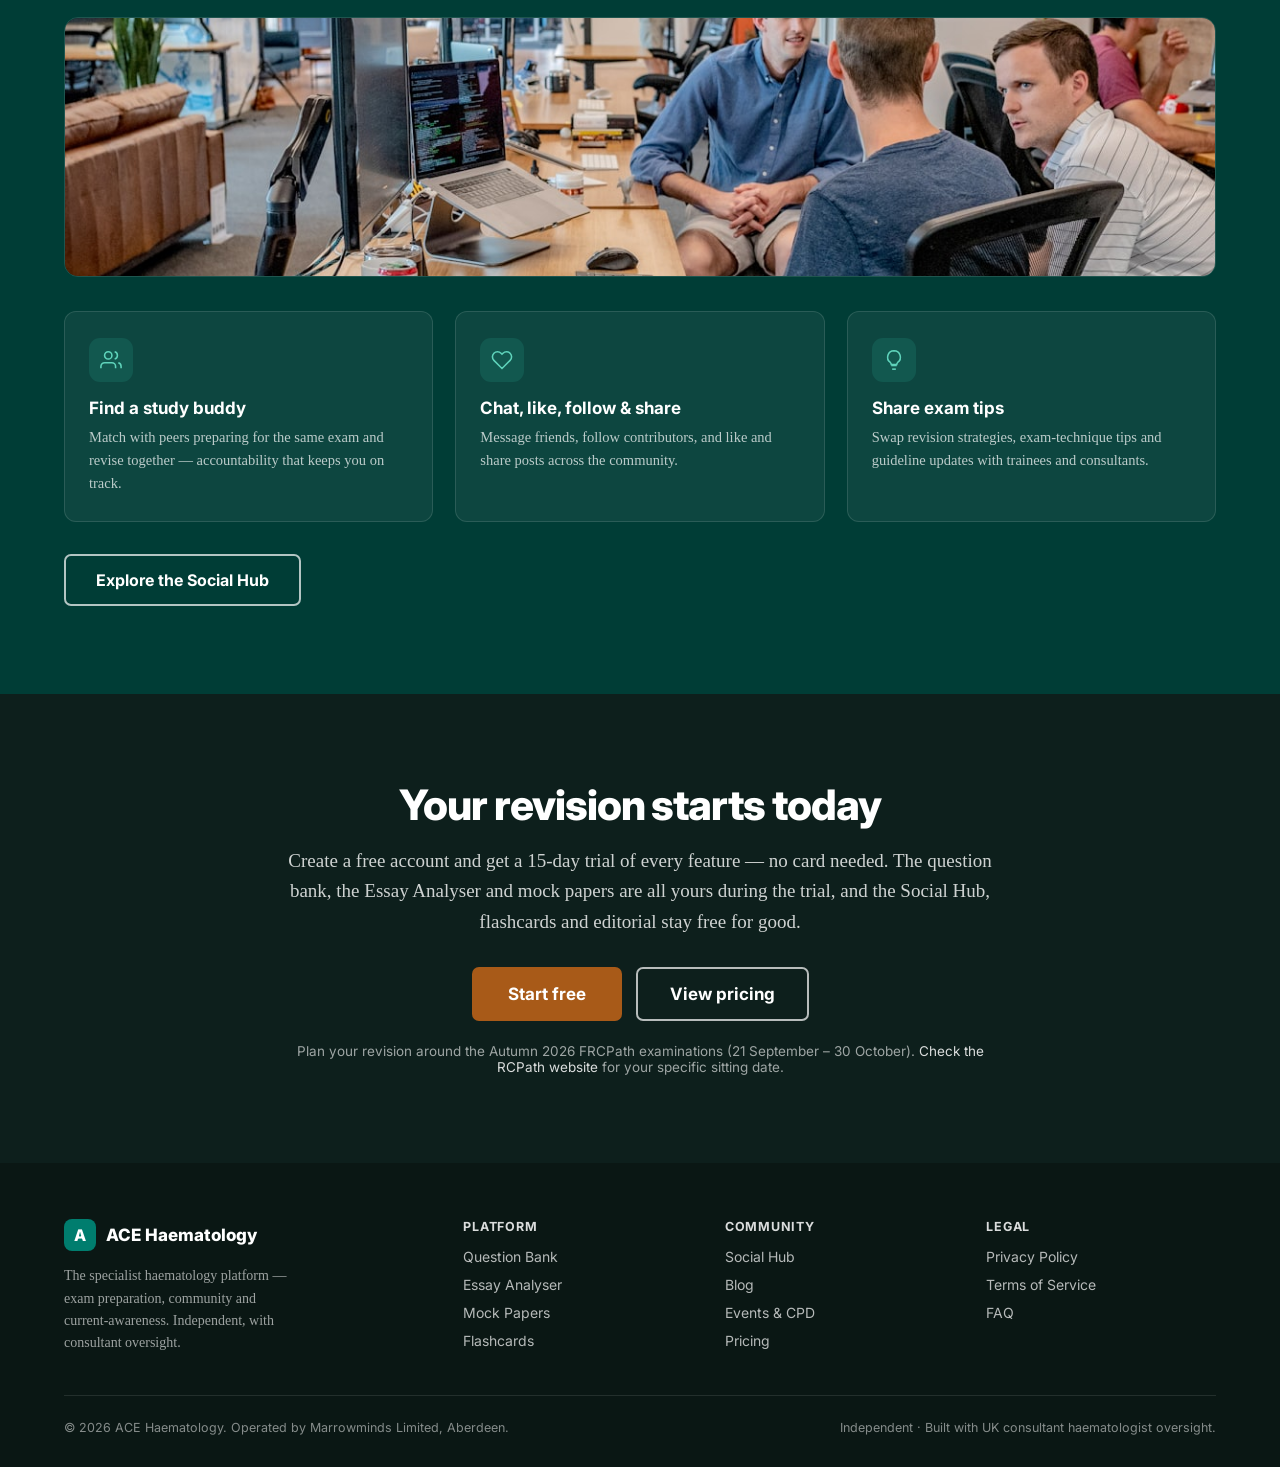
==== commit dd5f06e1: "feat: add theme selector bar to homepage demo" ====
--- a/homepage.html
+++ b/homepage.html
@@ -89,13 +89,50 @@
   applyTheme(theme);
 }
 
+function setTheme(id) {
+  const theme = THEMES.find(t => t.id === id);
+  if (!theme) return;
+  applyTheme(theme);
+  localStorage.setItem("ace-theme", id);
+  const select = document.getElementById('theme-select');
+  if (select) select.value = id;
+  const dot = document.getElementById('theme-dot');
+  if (dot) dot.style.background = theme.colors.primary;
+  const url = new URL(location.href);
+  url.searchParams.set('theme', id);
+  history.replaceState(null, '', url);
+}
+
+function populateThemeSelector() {
+  const select = document.getElementById('theme-select');
+  if (!select) return;
+  select.innerHTML = THEMES.map(t => `<option value="${t.id}">${t.name}</option>`).join('');
+  const params = new URLSearchParams(location.search);
+  const id = params.get('theme') || localStorage.getItem("ace-theme") || 'theme-1';
+  select.value = THEMES.some(t => t.id === id) ? id : 'theme-1';
+  select.addEventListener('change', () => setTheme(select.value));
+  const dot = document.getElementById('theme-dot');
+  const current = THEMES.find(t => t.id === select.value);
+  if (dot && current) dot.style.background = current.colors.primary;
+}
+
 loadTheme();
+populateThemeSelector();
 </script>
 </head>
 <body>
 
-
-
+<!-- Theme selector bar -->
+<div style="position:relative;z-index:300;background:var(--color-bg);border-bottom:1px solid var(--color-surface-border);">
+  <div style="max-width:1200px;margin:0 auto;padding:10px 24px;display:flex;align-items:center;justify-content:flex-end;gap:12px;">
+    <span style="font-family:Inter,sans-serif;font-size:13px;font-weight:600;color:var(--color-text-muted);">Theme</span>
+    <div style="position:relative;">
+      <select id="theme-select" style="appearance:none;min-width:180px;border-radius:8px;border:1px solid var(--color-surface-border);background:var(--color-surface);color:var(--color-text);font-family:Inter,sans-serif;font-size:13px;font-weight:500;padding:8px 28px 8px 12px;cursor:pointer;"></select>
+      <svg style="position:absolute;right:8px;top:50%;transform:translateY(-50%);width:14px;height:14px;pointer-events:none;color:var(--color-text-faint);" width="14" height="14" viewBox="0 0 24 24" fill="none" stroke="currentColor" stroke-width="2" aria-hidden="true"><title>Theme dropdown</title><path d="M6 9l6 6 6-6"/></svg>
+    </div>
+    <div id="theme-dot" style="width:12px;height:12px;border-radius:50%;border:1px solid var(--color-surface-border);background:var(--color-primary);"></div>
+  </div>
+</div>
 
 <div style="font-family:Georgia,serif;color:var(--color-text-heading);background:var(--color-surface);overflow-x:hidden;">
 
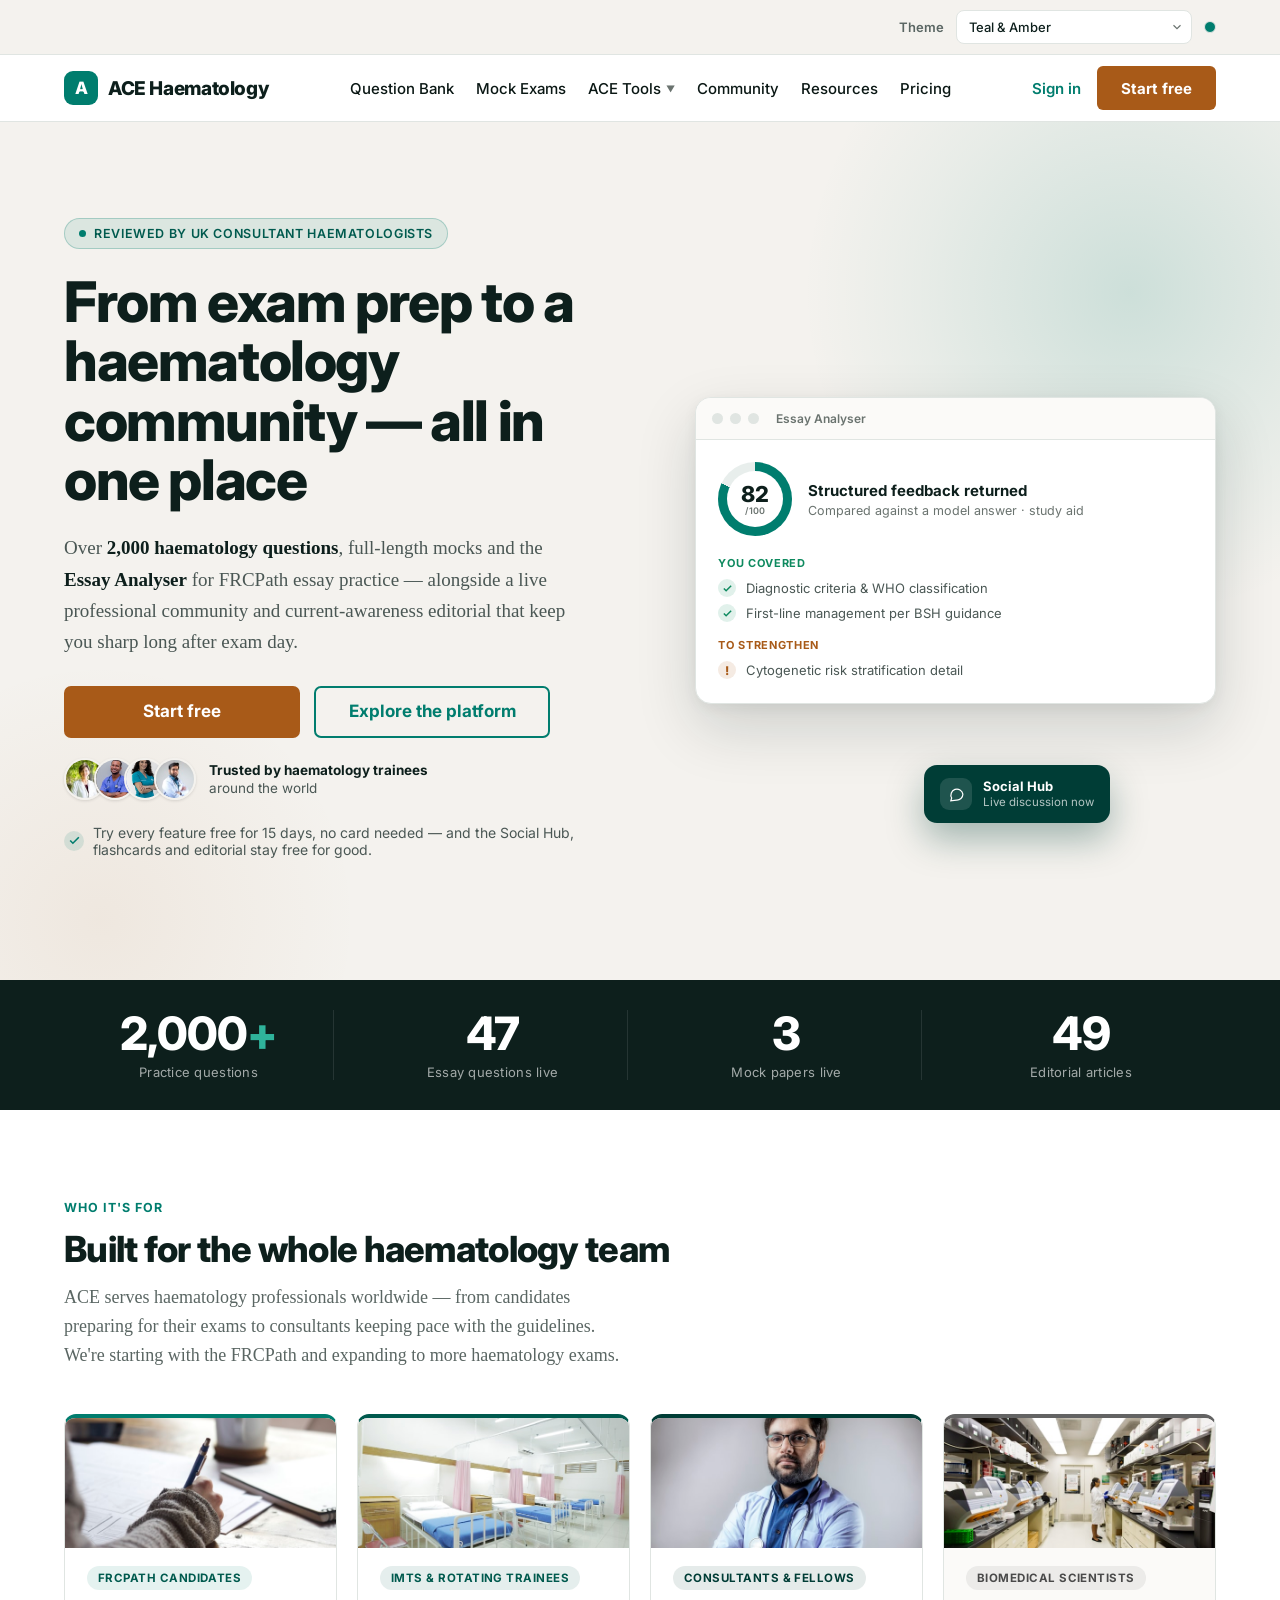
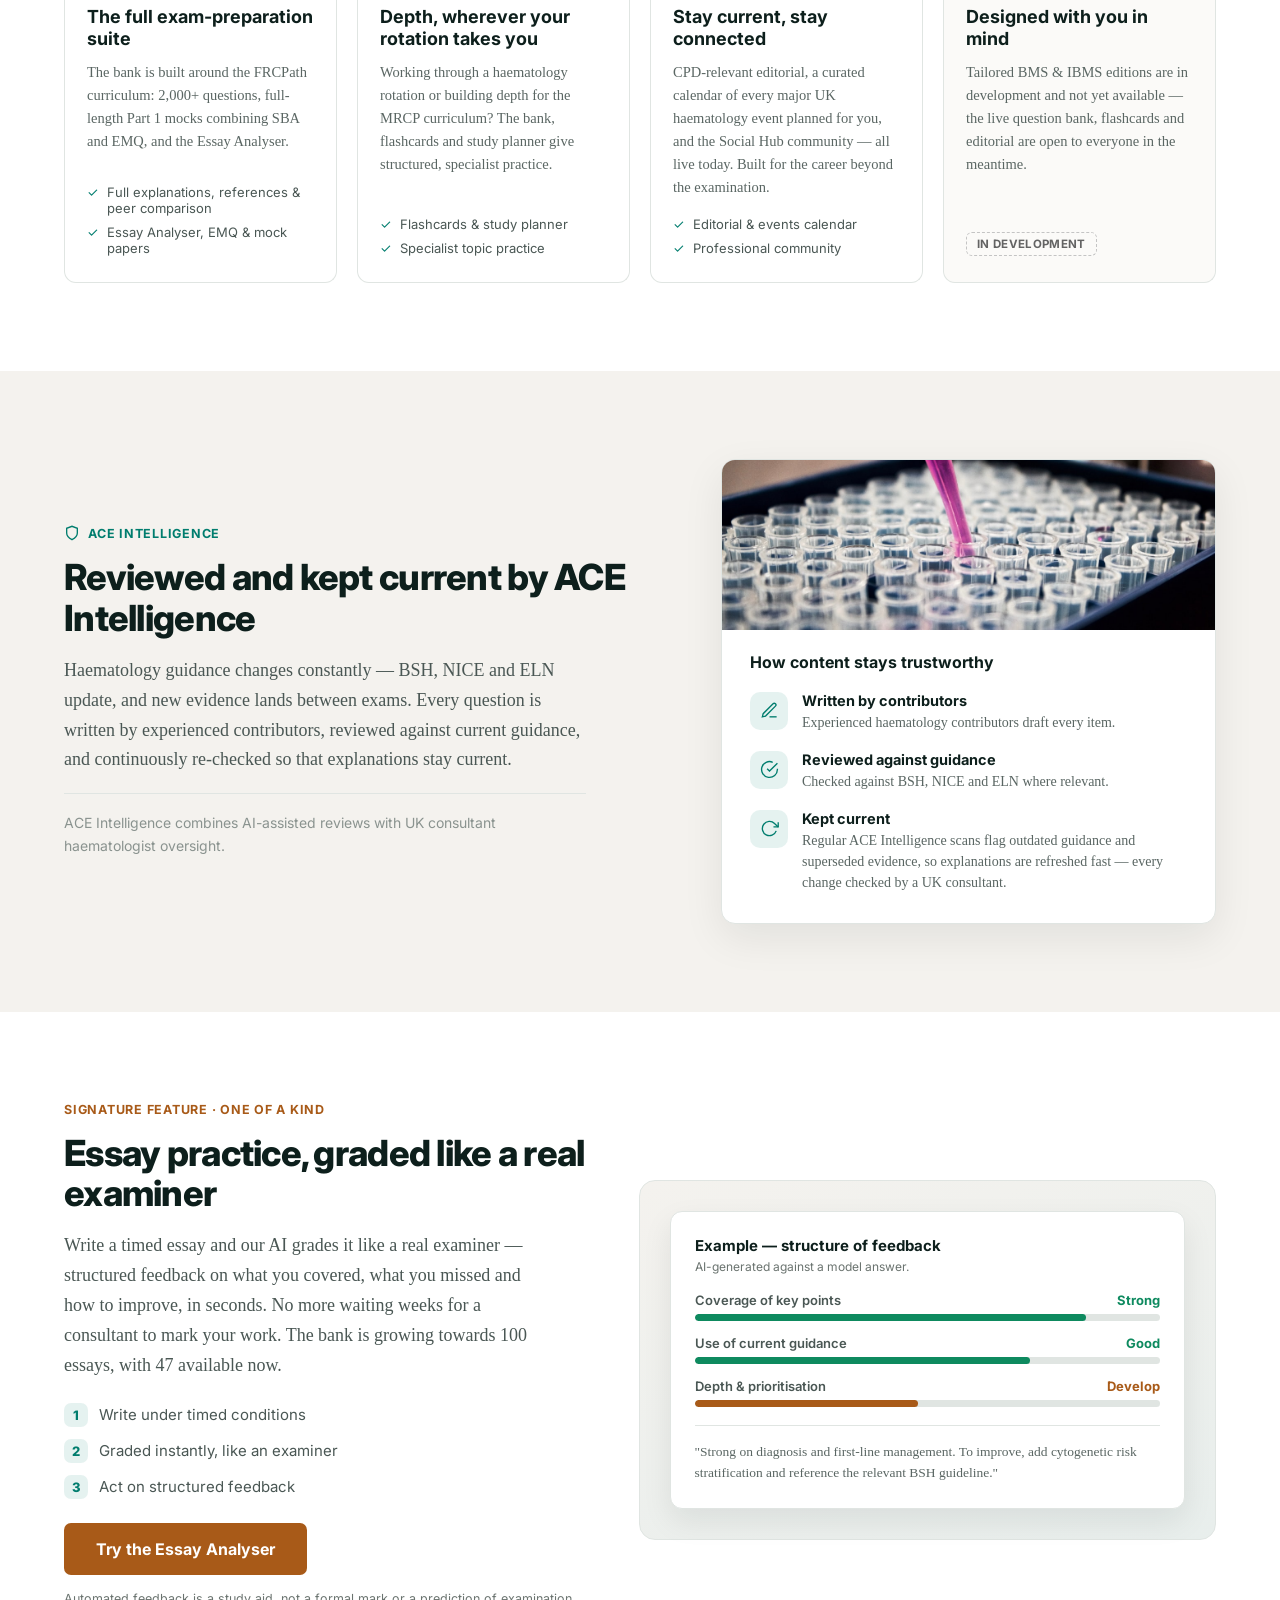
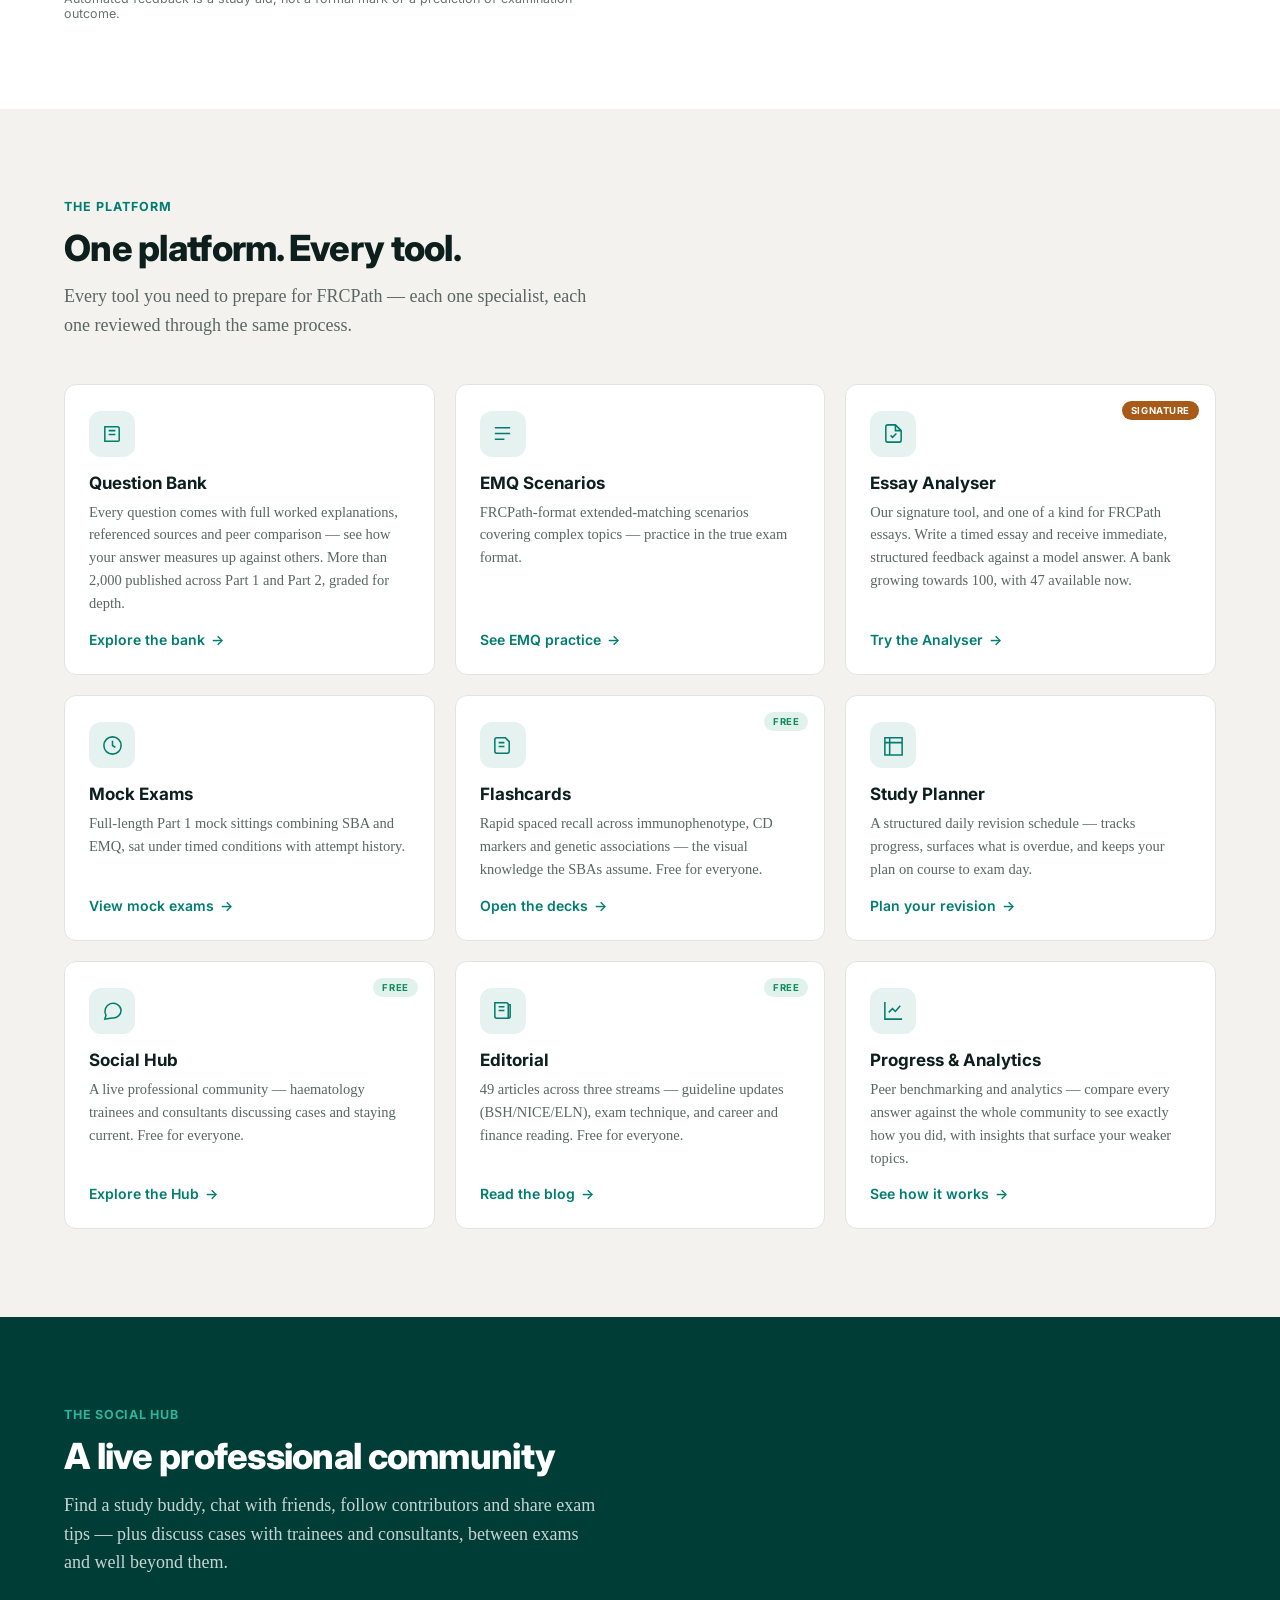
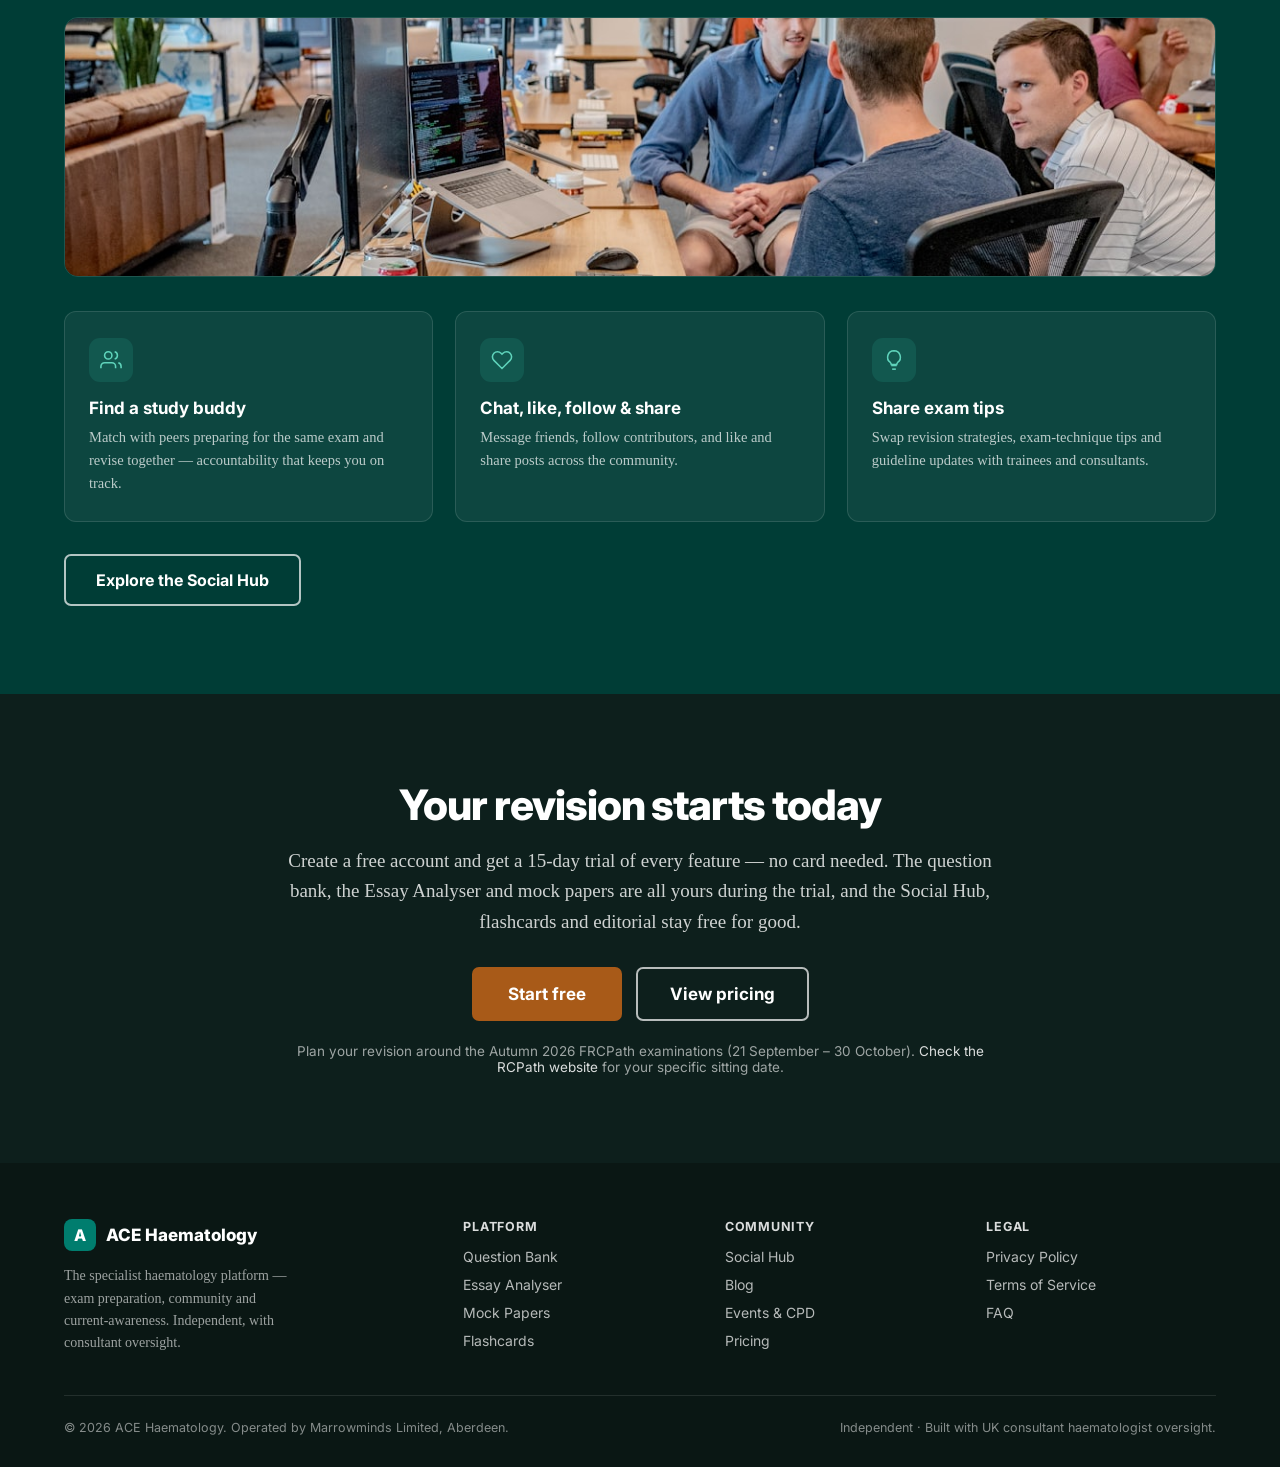
==== commit b37c594b: "fix: defer theme selector population until DOM is ready to prevent race condition" ====
--- a/homepage.html
+++ b/homepage.html
@@ -117,7 +117,11 @@
 }
 
 loadTheme();
-populateThemeSelector();
+if (document.readyState === 'loading') {
+  document.addEventListener('DOMContentLoaded', populateThemeSelector);
+} else {
+  populateThemeSelector();
+}
 </script>
 </head>
 <body>
